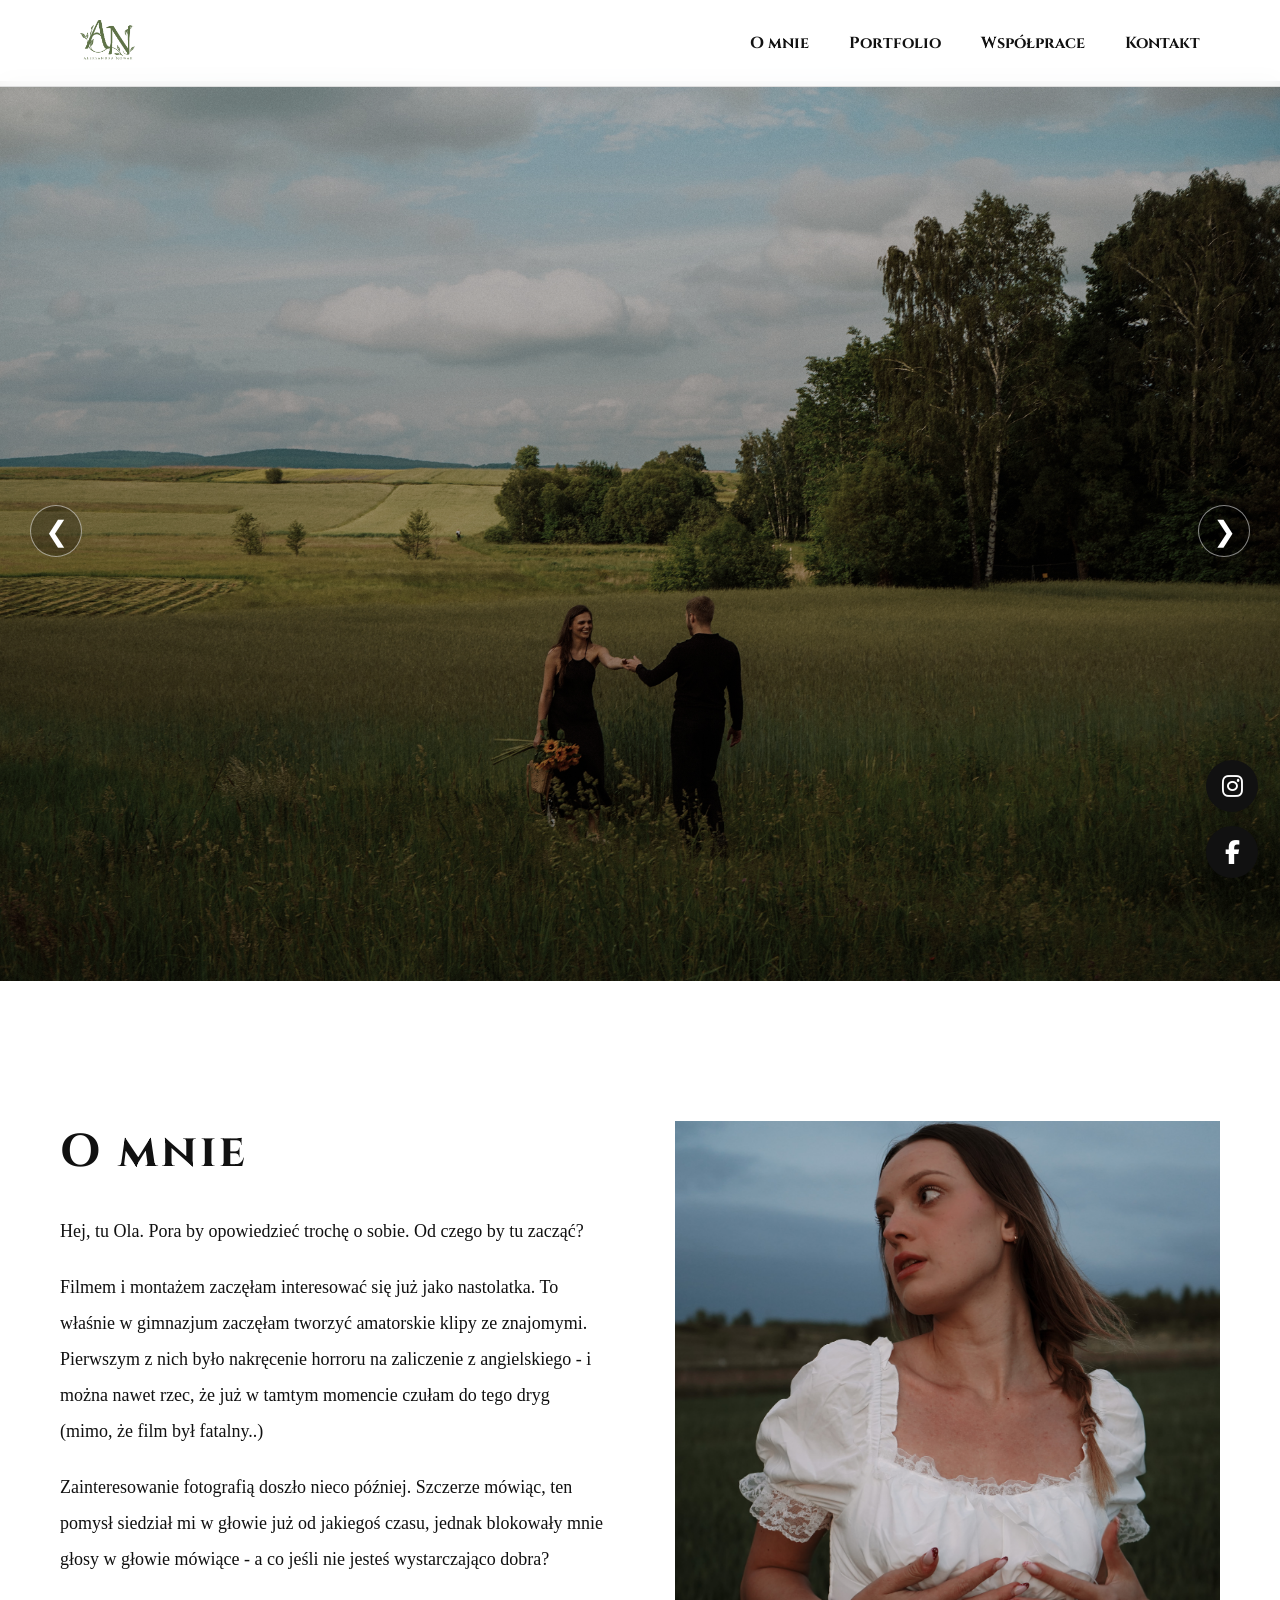
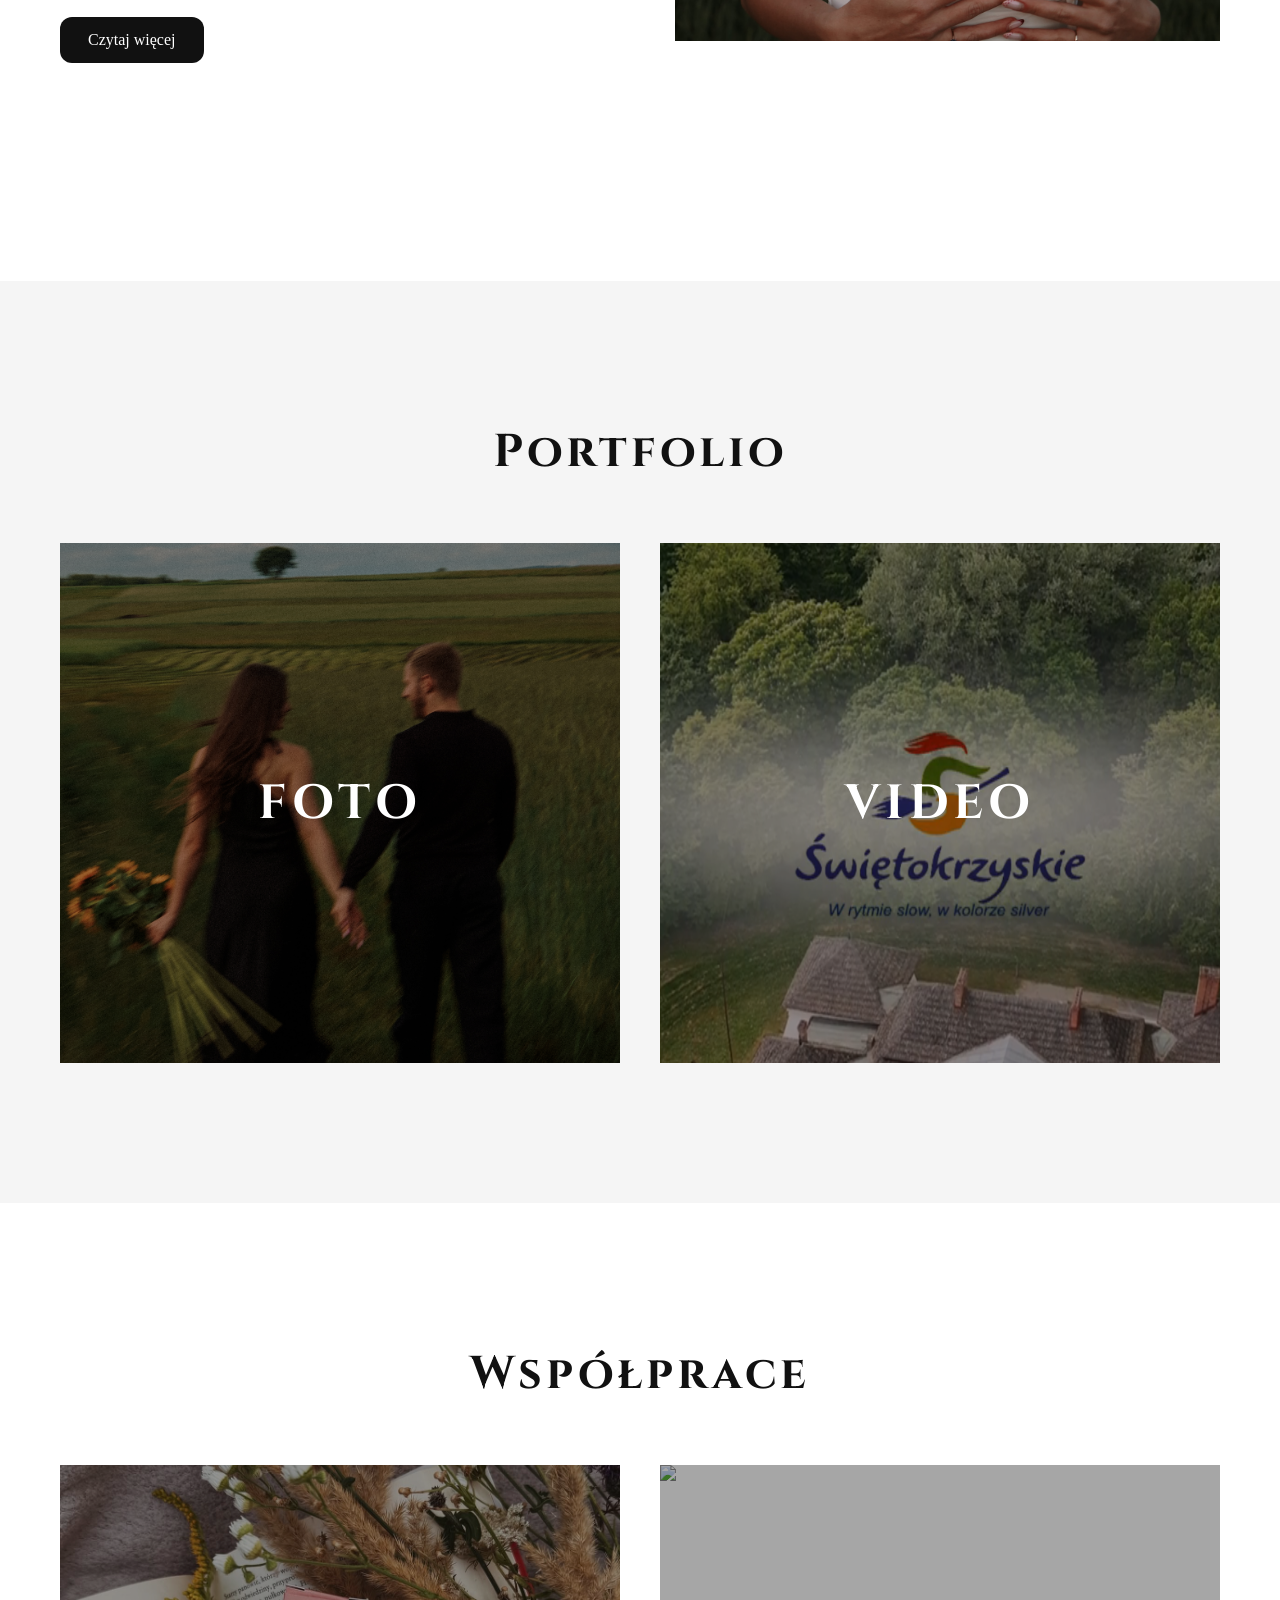
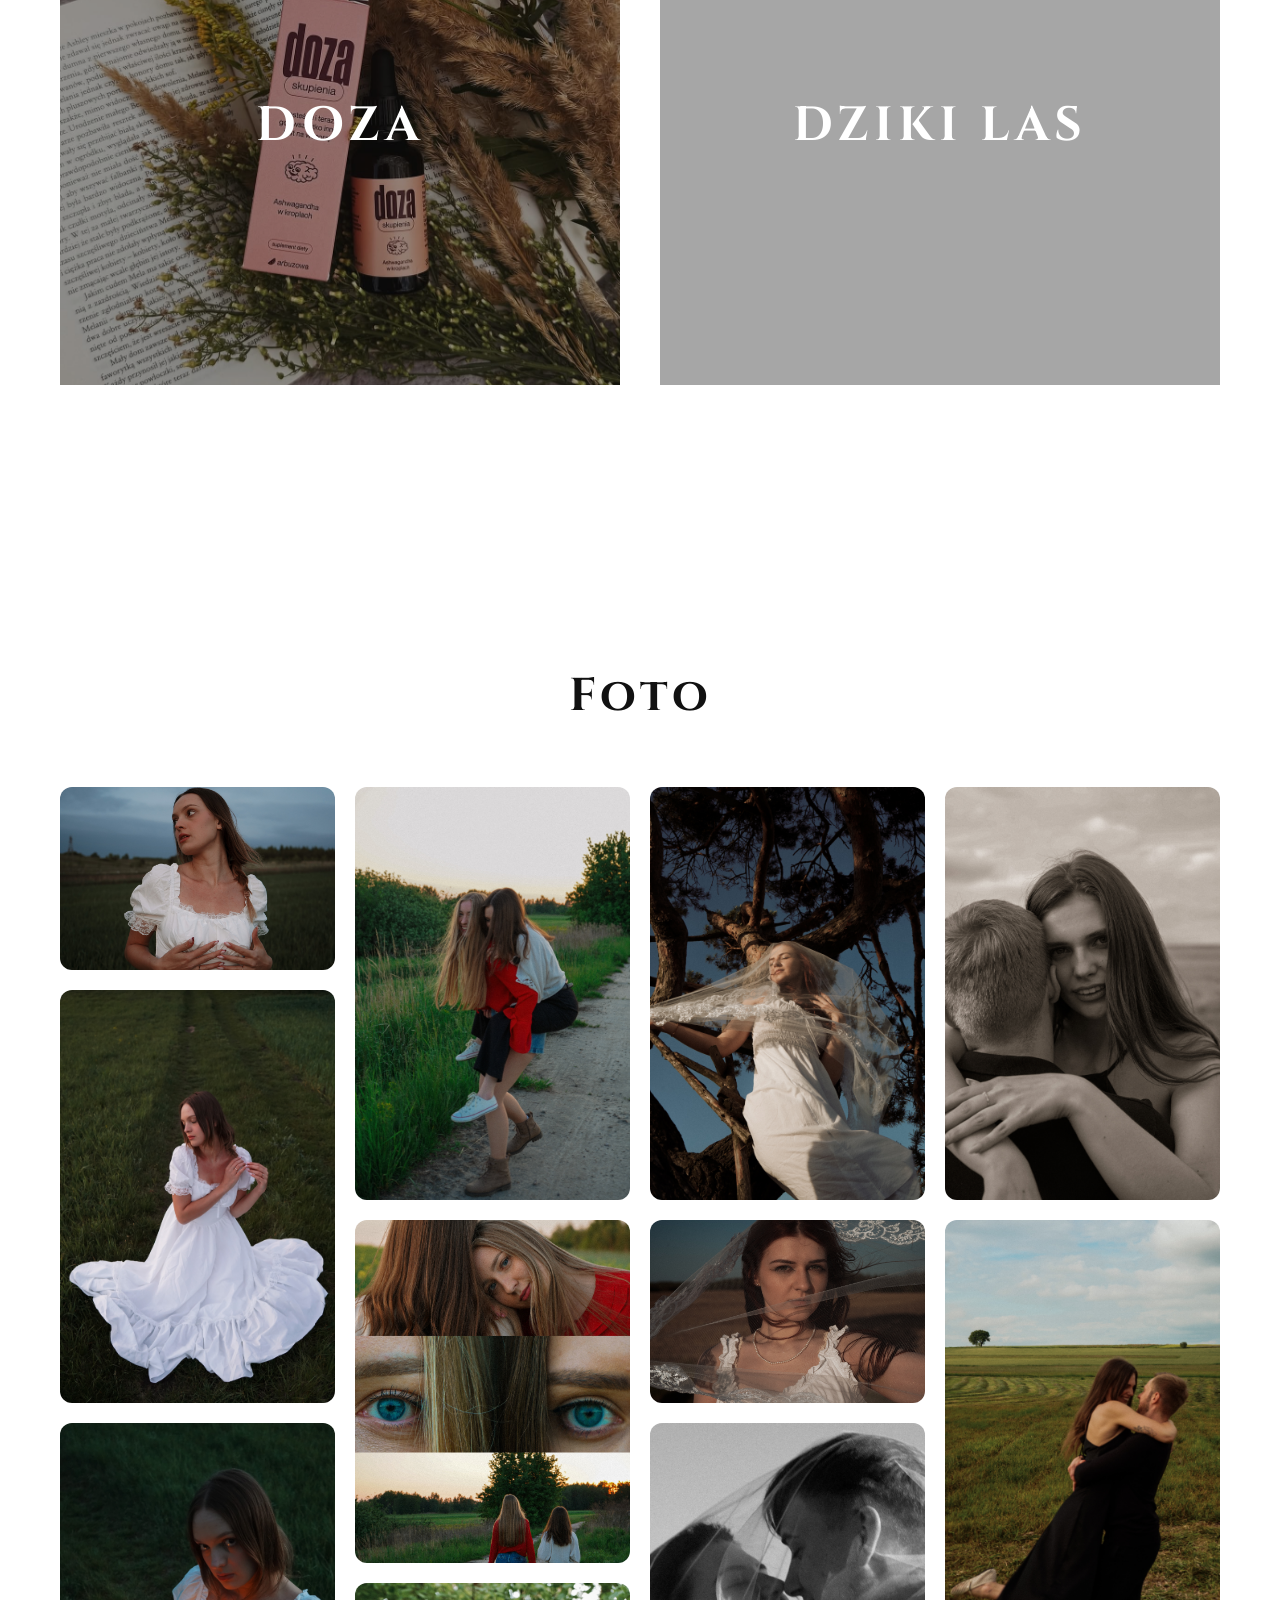
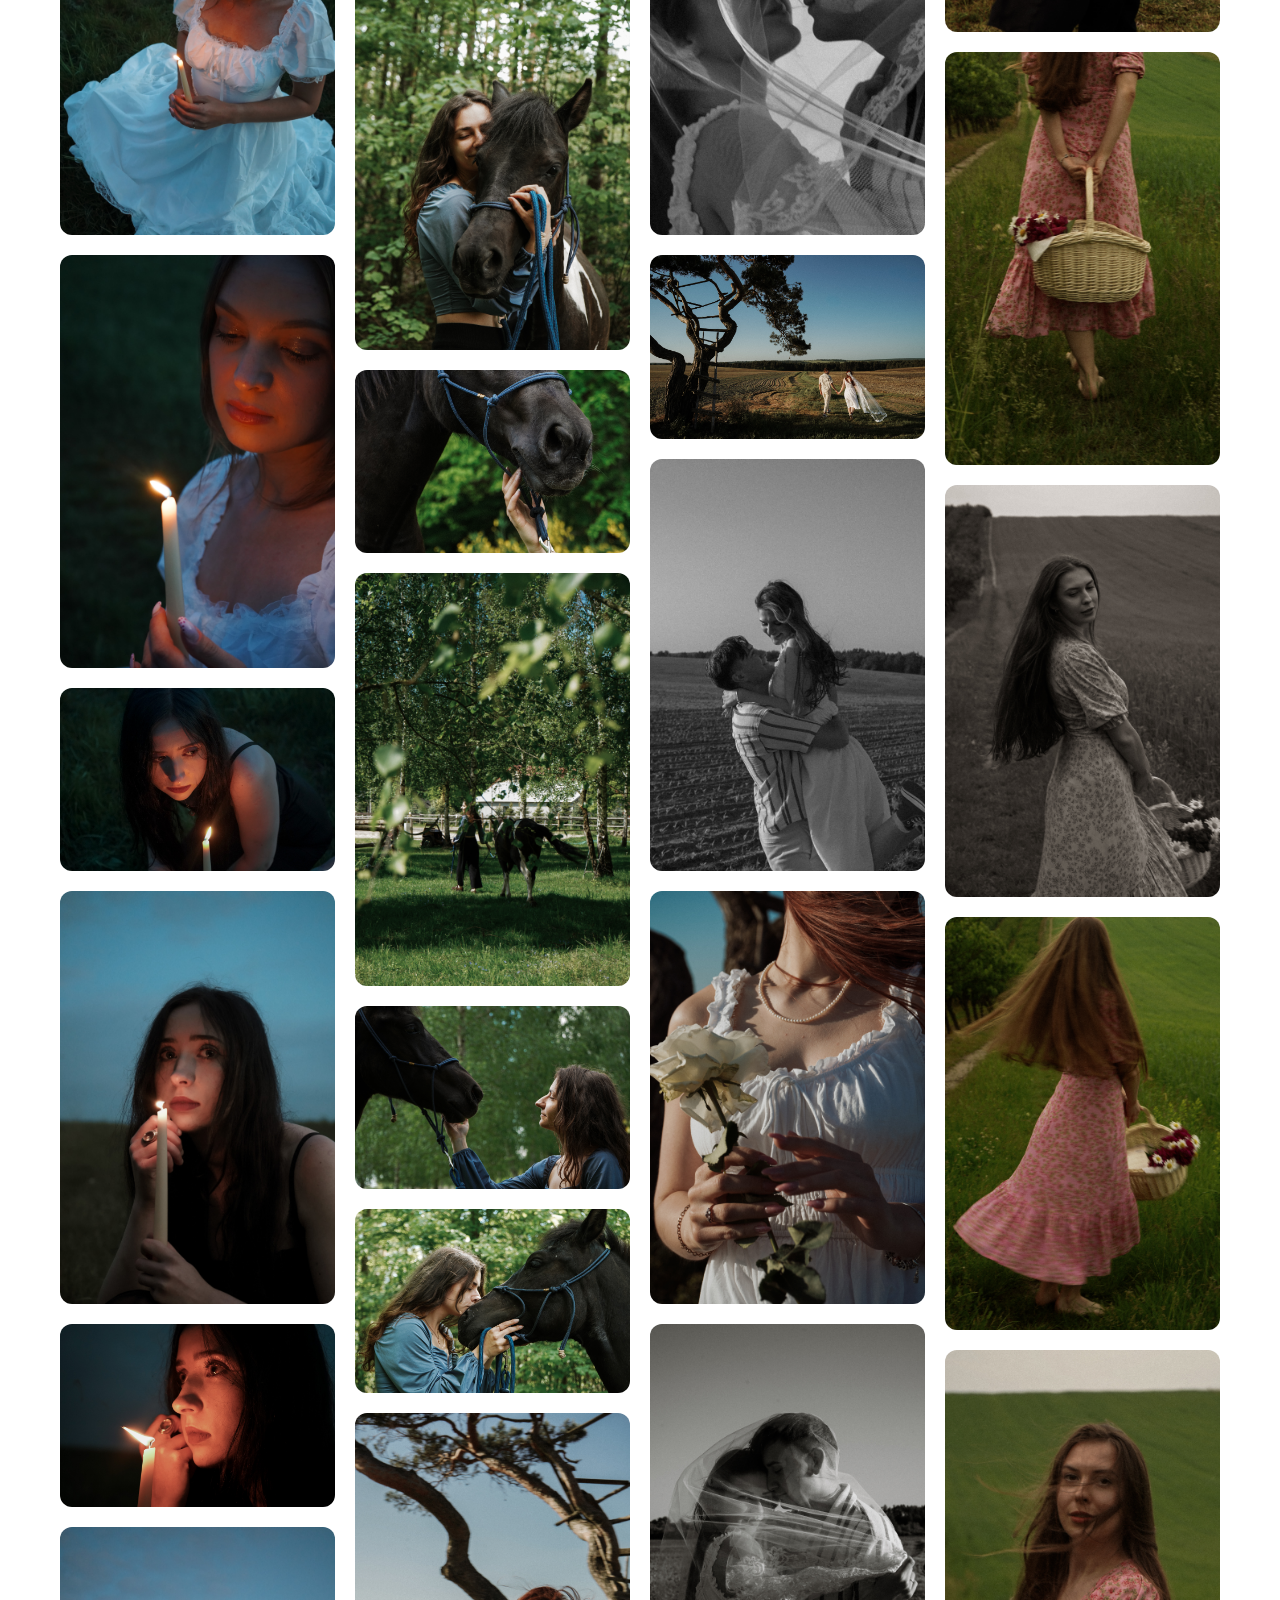
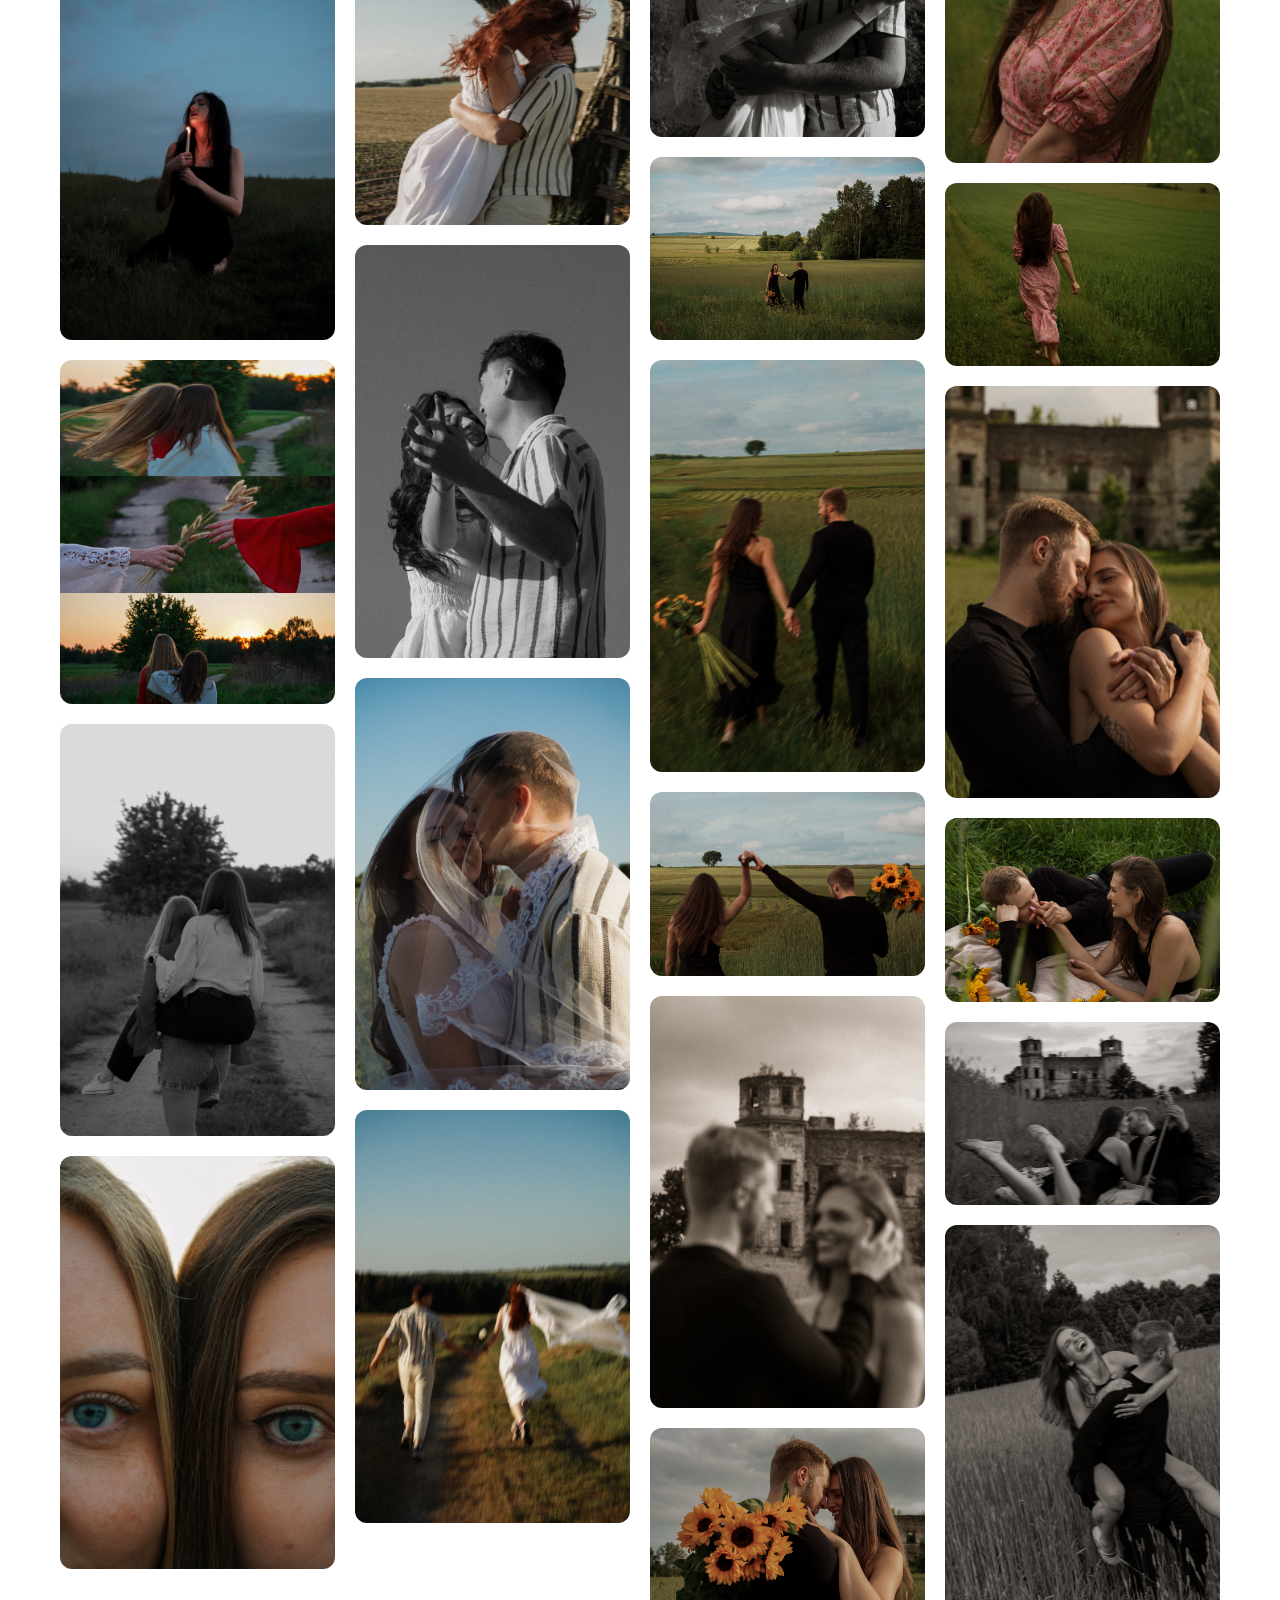
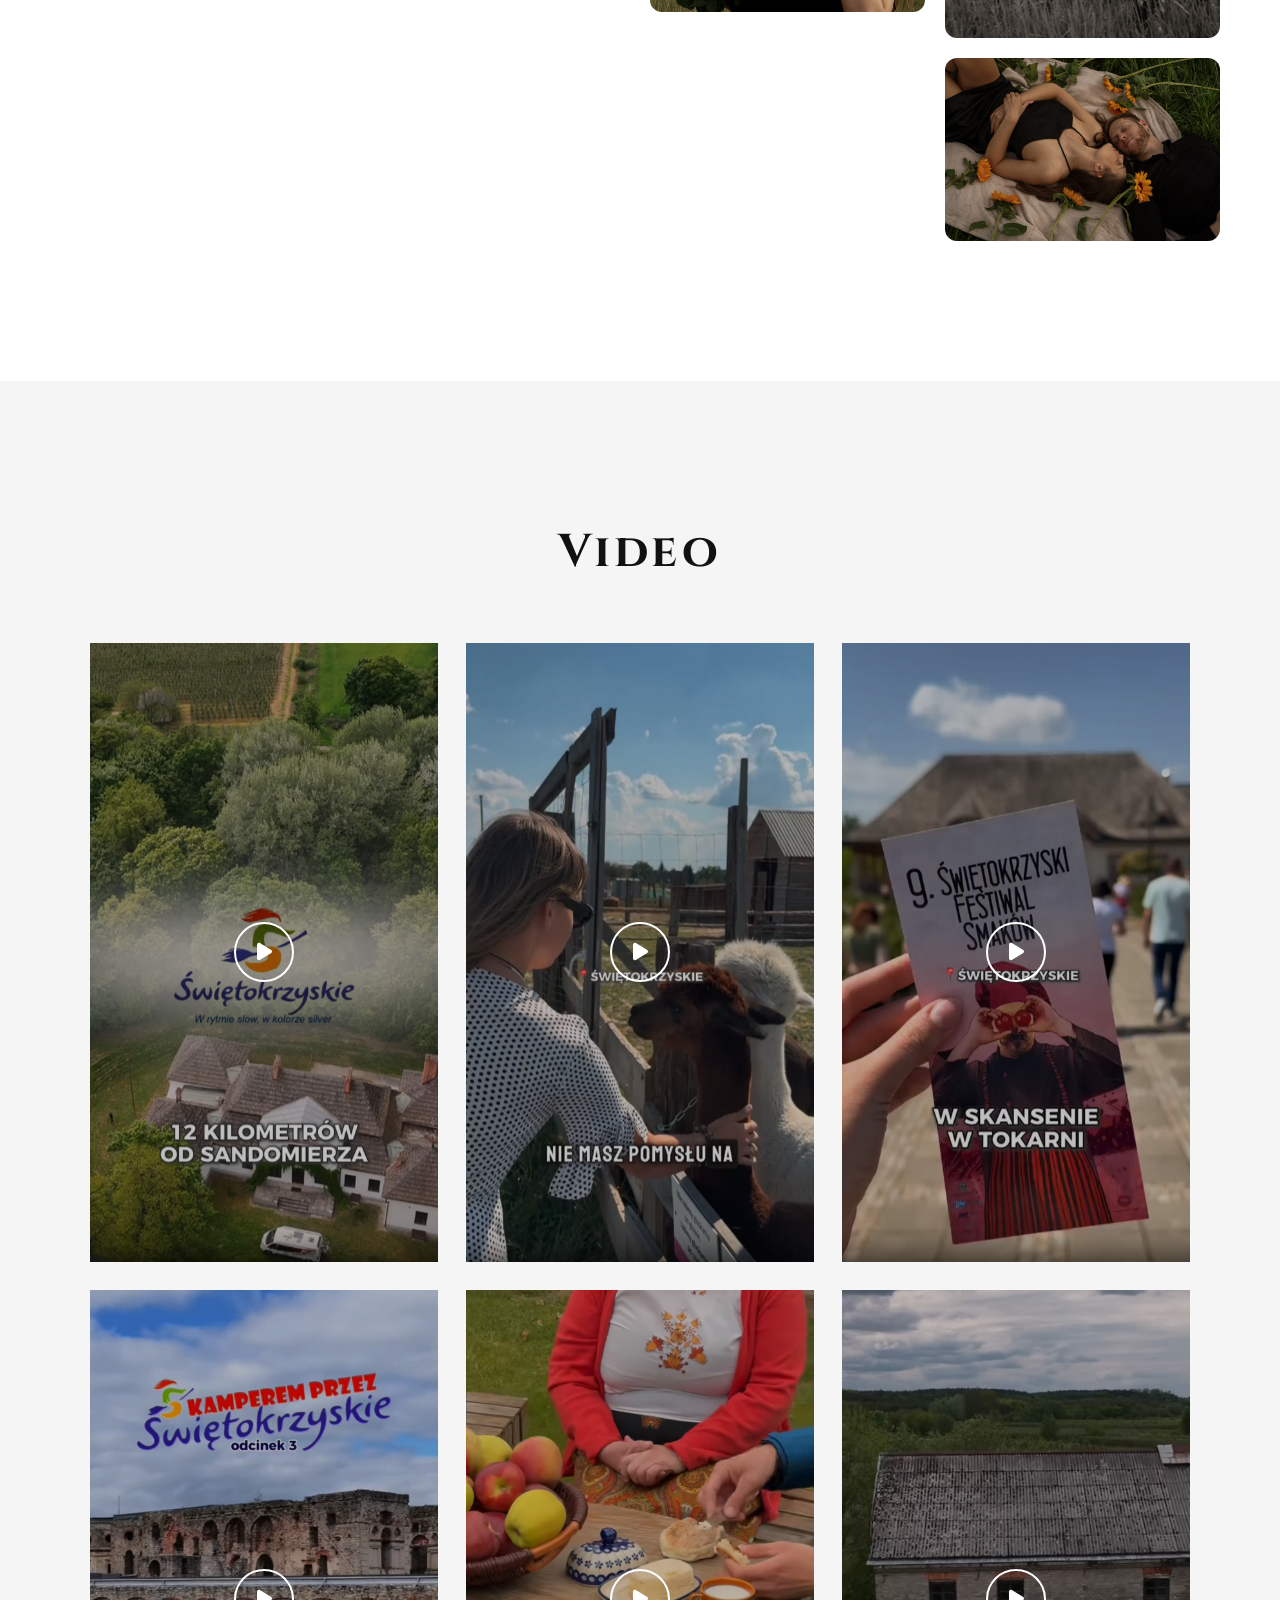
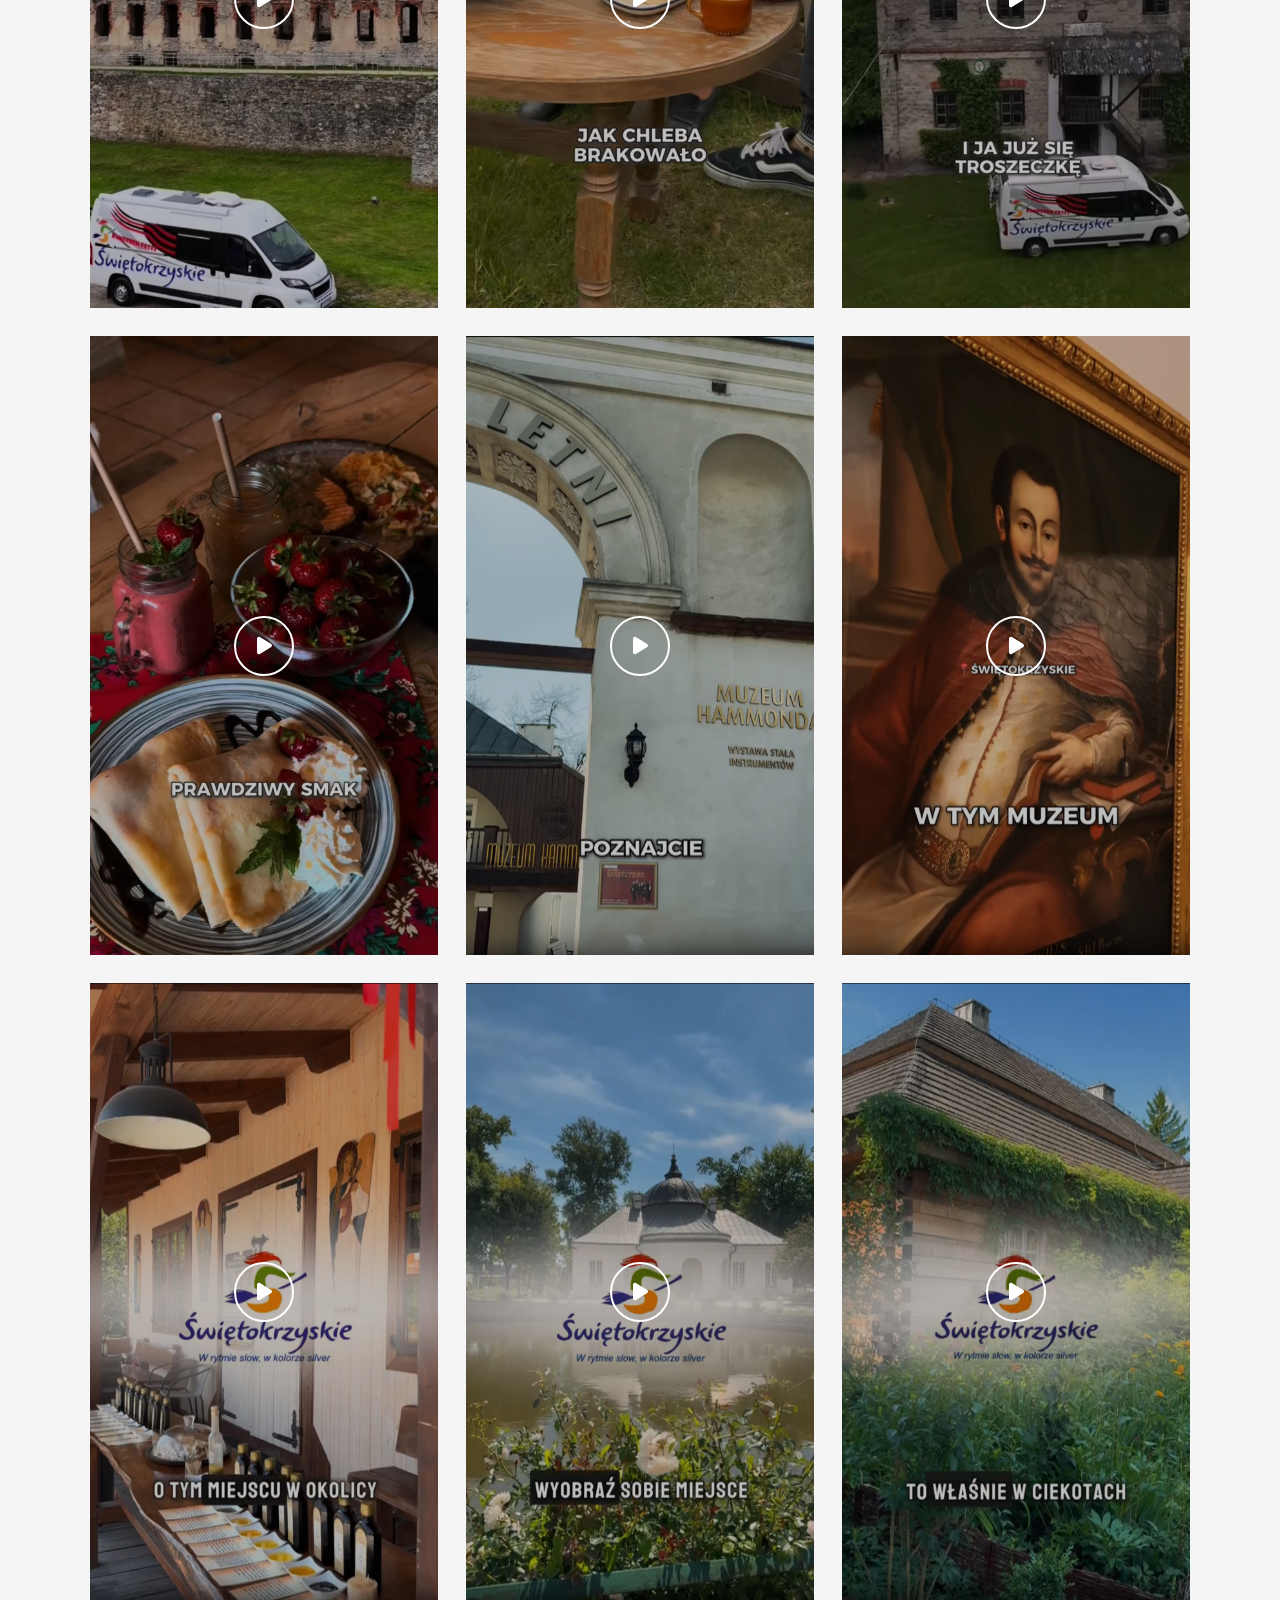
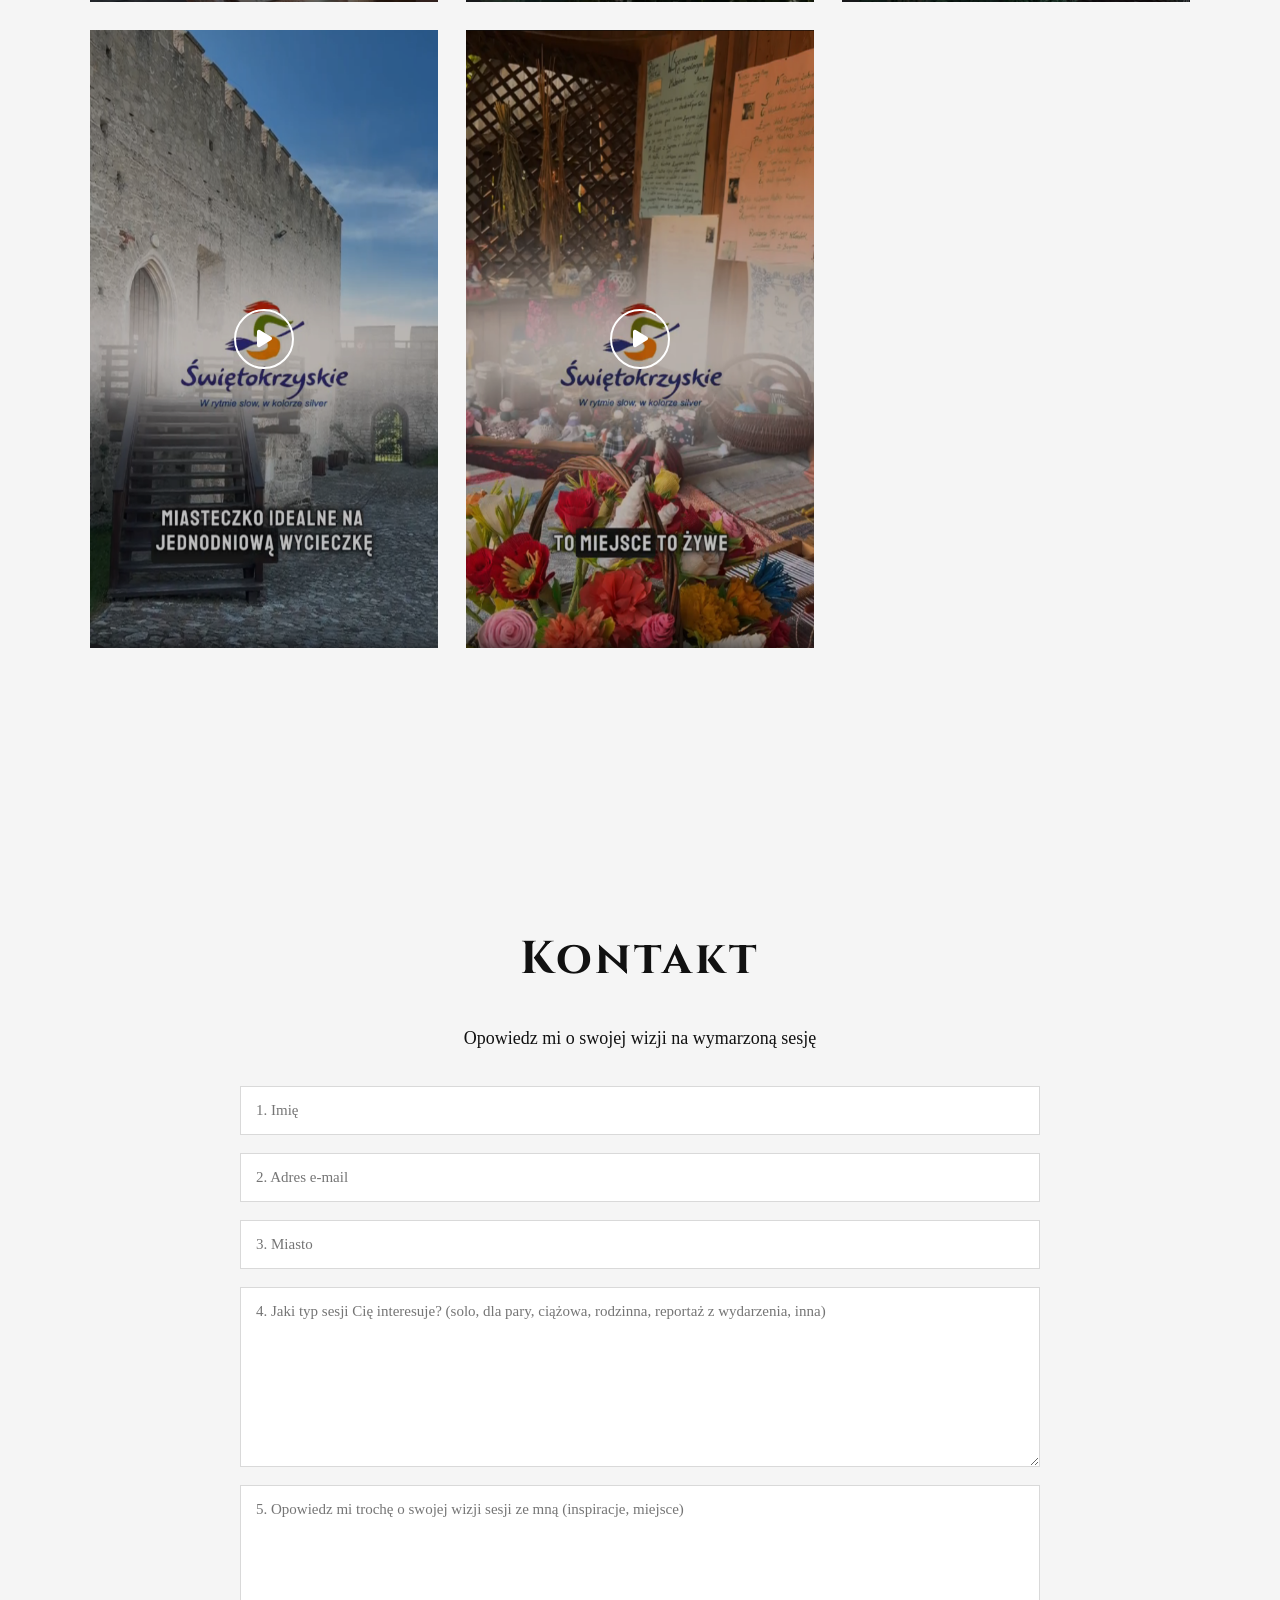
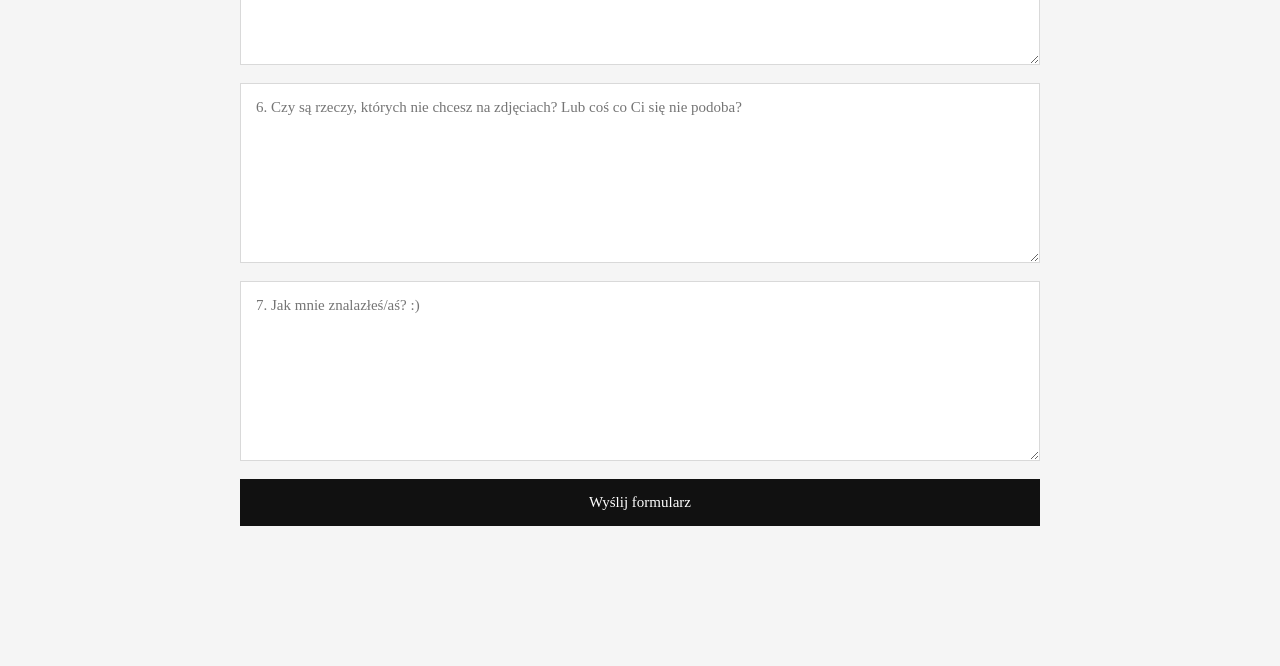
==== index.html @ 89168eb8 "Update index.html" ====
<!DOCTYPE html>
<html lang="pl">

<head>
    <meta charset="UTF-8">
    <meta name="viewport" content="width=device-width, initial-scale=1.0">
    <title>AN Media</title>

    <link href="https://fonts.googleapis.com/css2?family=Cinzel:wght@400;600;700&display=swap" rel="stylesheet">
    <link rel="stylesheet" href="https://cdnjs.cloudflare.com/ajax/libs/font-awesome/6.5.1/css/all.min.css">
<link rel="stylesheet" href="style.css">

</head>

<body>

<header>
    <nav>
     <a href="index.html" class="logo">
    <img src="foto/Logo.png" alt="AN Media">
</a>

        <div class="menu">
            <a href="#about">O mnie</a>
            <a href="#portfolio">Portfolio</a>
            <a href="#collab">Współprace</a>
            <a href="#contact">Kontakt</a>
        </div>
    </nav>
</header>

<div class="social-floating">
    <a href="https://www.instagram.com/madebyanmedia/" target="_blank" aria-label="Instagram">
        <i class="fa-brands fa-instagram"></i>
    </a>

    <a href="https://www.facebook.com/profile.php?id=61589534797121&locale=pl_PL" target="_blank" aria-label="Facebook">
        <i class="fa-brands fa-facebook-f"></i>
    </a>
</div>

<section class="hero-slider">
    <div class="slide slide-1 active">
    <img src="foto/banner.jpg" alt="Sesja fotograficzna">
</div>

    <div class="slide">
        <img src="foto/banner1.jpg" alt="Fotografia portretowa">
    </div>

    <div class="slide">
        <img src="foto/banner2.jpg" alt="Fotografia ślubna">
    </div>

    <div class="slide">
        <img src="foto/banner3.jpg" alt="">
    </div>

    <button class="slider-btn prev">&#10094;</button>
    <button class="slider-btn next">&#10095;</button>

    <div class="slider-text">
        <h1></h1>
        <p></p>
    </div>
</section>

<section id="about">
    <div class="section-content">

        <div class="section-text mobile-collapse">
            <h2>O mnie</h2>

            <div class="about-preview">
                 <p>Hej, tu Ola. Pora by opowiedzieć trochę o sobie. Od czego by tu zacząć?</p>

        <p>
         Filmem i montażem zaczęłam interesować się już jako nastolatka. 
         To właśnie w gimnazjum zaczęłam tworzyć amatorskie klipy ze znajomymi. 
         Pierwszym z nich było nakręcenie horroru na zaliczenie z angielskiego - 
         i można nawet rzec, że już w tamtym momencie czułam do tego dryg (mimo, że film był fatalny..)
        </p>

        <p>
          
            Zainteresowanie fotografią doszło nieco później. Szczerze mówiąc, ten pomysł siedział mi w głowie już od jakiegoś czasu, 
            jednak blokowały mnie głosy w głowie mówiące - a co jeśli nie jesteś wystarczająco dobra?

        </p>

      </div>

      <div class="extra-text">

        <p>
          Skąd ta miłość do natury? Chyba nie umiem tego dobrze ubrać w słowa. Chodzi głównie o to co czuję, kiedy zauważę kawałek pięknej łąki, 
          promienie zachodzącego słońca czy zapach deszczu. To coś, co przynosi mi spokój a jednocześnie jest dla mnie źródłem największej inspiracji do tworzenia.

        </p>

        <p>
          W 2024 roku zaczęłam swoją przygodę z instagramem, na którym przeważa content związany z naturą i aktywnym stylem życia. 
          I to też w jakiś sposób zmieniło moje życie i dało mi pewność, że tworzenie tego typu filmów czy fotografii jest dla mnie spełnieniem marzeń.

        </p>

        <p>
         Od zawsze czułam, że obraz mówi więcej niż słowa. ANmedia powstało z myślą o tworzeniu filmów i zdjęć, które łączą estetykę i wrażliwość z miłością do natury. 
         To właśnie ona jest moim głównym punktem odniesienia. Stawiam na autentyczność bo wierzę, że to, co naturalne jest po prostu piękne.

        </p>

              <p>
          Czujesz, że nadajemy na tych samych falach? Zapoznaj się z moją ofertą - na pewno coś podziałamy!
              </p>
            </div>

            <button class="read-more-btn">Czytaj więcej</button>
        </div>

        <div class="section-photo">
    <img src="foto/ola.jpg" alt="O mnie">

    <img class="about-extra-photo" src="foto/ola.jpg" alt="O mnie dodatkowe">
</div>

    </div>
</section>

<section id="portfolio"  class="gallery-section">
  
    <h2>Portfolio</h2>


    <div class="portfolio-choice">
        <a href="#foto" class="portfolio-card">
            <img src="portfolio/foto/32.jpg" alt="Portfolio foto">
            <span>FOTO</span>
        </a>

        <a href="#video" class="portfolio-card">
            <img src="portfolio/okladki/1.png" alt="Portfolio video">
            <span>VIDEO</span>
        </a>
    </div>
                </div>
</section>

<section id="collab" class="gallery-section">
  
    <h2>Współprace</h2>

    <div class="portfolio-choice">
        <a href="doza.html" target="_blank" class="portfolio-card">
            <img src="collab/doza/2.PNG" alt="Doza">
            <span>DOZA</span>
        </a>

       <a href="doza.html#dziki-las" target="_blank" class="portfolio-card">
    <img src="collab/dzikilas/1.PNG" alt="Dziki Las">
    <span>DZIKI LAS</span>
</a>
    </div>
</section>

<section id="foto" class="gallery-section">
    
            
    <h2>Foto</h2>

    <div class="gallery-grid">
        <img src="portfolio/foto/2.jpg" alt="Zdjęcie 2">
        <img src="portfolio/foto/3.jpg" alt="Zdjęcie 3">
        <img src="portfolio/foto/4.jpg" alt="Zdjęcie 4">
        <img src="portfolio/foto/5.jpg" alt="Zdjęcie 5">
        <img src="portfolio/foto/6.jpg" alt="Zdjęcie 6">
        <img src="portfolio/foto/7.jpg" alt="Zdjęcie 7">
        <img src="portfolio/foto/8.jpg" alt="Zdjęcie 8">
        <img src="portfolio/foto/9.jpg" alt="Zdjęcie 9">
        <img src="portfolio/foto/10.JPG" alt="Zdjęcie 10">
        <img src="portfolio/foto/11.JPG" alt="Zdjęcie 11">
        <img src="portfolio/foto/12.JPG" alt="Zdjęcie 12">
        <img src="portfolio/foto/13.JPG" alt="Zdjęcie 13">
        <img src="portfolio/foto/14.JPG" alt="Zdjęcie 14">
        <img src="portfolio/foto/15.jpg" alt="Zdjęcie 15">
        <img src="portfolio/foto/16.jpg" alt="Zdjęcie 16">
        <img src="portfolio/foto/17.jpg" alt="Zdjęcie 2">
        <img src="portfolio/foto/18.jpg" alt="Zdjęcie 3">
        <img src="portfolio/foto/19.jpg" alt="Zdjęcie 4">
        <img src="portfolio/foto/20.jpg" alt="Zdjęcie 5">
        <img src="portfolio/foto/21.jpg" alt="Zdjęcie 6">
        <img src="portfolio/foto/22.jpg" alt="Zdjęcie 7">
        <img src="portfolio/foto/23.jpg" alt="Zdjęcie 8">
        <img src="portfolio/foto/24.jpg" alt="Zdjęcie 9">
        <img src="portfolio/foto/25.jpg" alt="Zdjęcie 10">
        <img src="portfolio/foto/26.jpg" alt="Zdjęcie 11">
        <img src="portfolio/foto/27.jpg" alt="Zdjęcie 12">
        <img src="portfolio/foto/28.jpg" alt="Zdjęcie 13">
        <img src="portfolio/foto/29.jpg" alt="Zdjęcie 14">
        <img src="portfolio/foto/30.jpg" alt="Zdjęcie 15">
        <img src="portfolio/foto/31.jpg" alt="Zdjęcie 16">
        <img src="portfolio/foto/32.jpg" alt="Zdjęcie 16">
        <img src="portfolio/foto/33.jpg" alt="Zdjęcie 2">
        <img src="portfolio/foto/34.jpg" alt="Zdjęcie 3">
        <img src="portfolio/foto/35.jpg" alt="Zdjęcie 4">
        <img src="portfolio/foto/36.jpg" alt="Zdjęcie 5">
        <img src="portfolio/foto/37.jpg" alt="Zdjęcie 6">
        <img src="portfolio/foto/38.jpg" alt="Zdjęcie 7">
        <img src="portfolio/foto/39.jpg" alt="Zdjęcie 8">
        <img src="portfolio/foto/40.jpg" alt="Zdjęcie 9">
        <img src="portfolio/foto/41.jpg" alt="Zdjęcie 10">
        <img src="portfolio/foto/42.jpg" alt="Zdjęcie 11">
        <img src="portfolio/foto/43.jpg" alt="Zdjęcie 12">
        <img src="portfolio/foto/44.jpg" alt="Zdjęcie 13">
        <img src="portfolio/foto/45.jpg" alt="Zdjęcie 14">
        <img src="portfolio/foto/46.jpg" alt="Zdjęcie 15">
        <img src="portfolio/foto/47.jpg" alt="Zdjęcie 16">
    </div>
        
</section>

<div class="lightbox">
    <span class="close-lightbox">&times;</span>
    <button class="lightbox-arrow lightbox-prev">&#10094;</button>
    <img class="lightbox-img" src="" alt="">
    <button class="lightbox-arrow lightbox-next">&#10095;</button>
</div>

<section id="video" class="gallery-section video-gallery">
    <h2>Video</h2>

    <div class="video-grid">
        <div class="video-card" data-video="portfolio/video/1.mp4">
            <img src="portfolio/okladki/1.png" alt="Video 1">
            <span class="play-btn">
    <i class="fa-solid fa-play"></i>
</span>
        </div>

        <div class="video-card" data-video="portfolio/video/2.mp4">
            <img src="portfolio/okladki/2.png" alt="Video 2">
            <span class="play-btn">
    <i class="fa-solid fa-play"></i>
</span>
        </div>

        <div class="video-card" data-video="portfolio/video/3.mp4">
            <img src="portfolio/okladki/3.png" alt="Video 3">
            <span class="play-btn">
    <i class="fa-solid fa-play"></i>
</span>
        </div>

        <div class="video-card" data-video="portfolio/video/4.mp4">
            <img src="portfolio/okladki/4.png" alt="Video 4">
            <span class="play-btn">
    <i class="fa-solid fa-play"></i>
</span>
        </div>

        <div class="video-card" data-video="portfolio/video/5.mp4">
            <img src="portfolio/okladki/5.png" alt="Video 5">
            <span class="play-btn">
    <i class="fa-solid fa-play"></i>
</span>
        </div>

        <div class="video-card" data-video="portfolio/video/6.mp4">
            <img src="portfolio/okladki/6.png" alt="Video 6">
            <span class="play-btn">
    <i class="fa-solid fa-play"></i>
</span>
        </div>

        <div class="video-card" data-video="portfolio/video/7.mp4">
            <img src="portfolio/okladki/7.png" alt="Video 7">
           <span class="play-btn">
    <i class="fa-solid fa-play"></i>
</span>
        </div>

        <div class="video-card" data-video="portfolio/video/8.mp4">
            <img src="portfolio/okladki/8.png" alt="Video 8">
            <span class="play-btn">
    <i class="fa-solid fa-play"></i>
</span>
        </div>

        <div class="video-card" data-video="portfolio/video/9.mp4">
            <img src="portfolio/okladki/9.png" alt="Video 9">
            <span class="play-btn">
    <i class="fa-solid fa-play"></i>
</span>
        </div>

        <div class="video-card" data-video="portfolio/video/10.mp4">
            <img src="portfolio/okladki/10.png" alt="Video 10">
            <span class="play-btn">
    <i class="fa-solid fa-play"></i>
</span>
        </div>

        <div class="video-card" data-video="portfolio/video/11.mp4">
            <img src="portfolio/okladki/11.png" alt="Video 11">
            <span class="play-btn">
    <i class="fa-solid fa-play"></i>
</span>
        </div>

        <div class="video-card" data-video="portfolio/video/12.mp4">
            <img src="portfolio/okladki/12.png" alt="Video 12">
            <span class="play-btn">
    <i class="fa-solid fa-play"></i>
</span>
        </div>

        <div class="video-card" data-video="portfolio/video/13.mp4">
            <img src="portfolio/okladki/13.png" alt="Video 13">
           <span class="play-btn">
    <i class="fa-solid fa-play"></i>
</span>
        </div>

        <div class="video-card" data-video="portfolio/video/14.mp4">
            <img src="portfolio/okladki/14.png" alt="Video 14">
            <span class="play-btn">
    <i class="fa-solid fa-play"></i>
</span>
        </div>
    </div>
</section>

<div class="video-lightbox">
    <span class="close-video">&times;</span>
    <video class="lightbox-video" controls playsinline></video>
</div>

<section id="contact" class="section-reverse">
    <div class="section-content">

        <div class="section-text">
            <h2>Kontakt</h2>

            <p>Opowiedz mi o swojej wizji na wymarzoną sesję</p>

            <form action="https://formspree.io/f/mgoqqwee" method="POST" class="contact-form">

                <input type="text" name="imie" placeholder="1. Imię" required>

                <input type="email" name="email" placeholder="2. Adres e-mail" required>

                <input type="text" name="miasto" placeholder="3. Miasto" required>

                <textarea name="rodzaj_sesji" placeholder="4. Jaki typ sesji Cię interesuje? (solo, dla pary, ciążowa, rodzinna, reportaż z wydarzenia, inna)" required></textarea>

                <textarea name="wizja_sesji" placeholder="5. Opowiedz mi trochę o swojej wizji sesji ze mną (inspiracje, miejsce)" required></textarea>

                <textarea name="lubiane_zdjecia" placeholder="6. Czy są rzeczy, których nie chcesz na zdjęciach? Lub coś co Ci się nie podoba?"></textarea>

                <textarea name="poznal_mnie" placeholder="7. Jak mnie znalazłeś/aś? :)"></textarea>

                <button type="submit">Wyślij formularz</button>

            </form>
        </div>

    </div>
</section>

<script src="script.js"></script>

</body>
</html>
---- style.css ----
@font-face {
    font-family: 'Berylium';
    src: url('fonts/Berylium.woff2') format('woff2'),
         url('fonts/Berylium.woff') format('woff');
    font-weight: normal;
    font-style: normal;
}

* {
    margin: 0;
    padding: 0;
    box-sizing: border-box;
}

body,
p,
input,
textarea,
select,
button {
    font-family: 'Berylium', serif;
}

h1,
h2,
h3,
.menu a,
.logo,
.portfolio-card span,
.collab-card span {
    font-family: 'Cinzel', cursive;
}

html {
    scroll-behavior: smooth;
}

body {
    background: white;
    color: #111;
}

/* ===== MENU ===== */

header {
    width: 100%;
    position: fixed;
    top: 0;
    left: 0;
    background: rgba(255,255,255,0.9);
    backdrop-filter: blur(10px);
    border-bottom: 1px solid #ddd;
    z-index: 1000;
}

nav {
    max-width: 1200px;
    margin: auto;
    padding: 20px 40px;
    display: flex;
    justify-content: space-between;
    align-items: center;
}

.logo img {
    height: 40px;
}

.menu {
    display: flex;
    gap: 40px;
    list-style: none;
}

.menu a {
    text-decoration: none;
    color: #111;
    font-size: 16px;
    font-weight: 700;
    transition: 0.3s;
    position: relative;
}

.menu a::after {
    content: "";
    position: absolute;
    left: 0;
    bottom: -5px;
    width: 0%;
    height: 1px;
    background: black;
    transition: 0.3s;
}

.menu a:hover::after {
    width: 100%;
}

/* ===== BANER ===== */

.hero-slider {
    position: relative;
    width: 100%;
    height: 100vh;
    min-height: 520px;
    overflow: hidden;
    background: #111;
    margin-top: 81px;
}

.slide {
    position: absolute;
    inset: 0;
    opacity: 0;
    transition: opacity 1.2s ease;
}

.slide-1 img {
    object-position: center top;
}

.slide.active {
    opacity: 1;
    z-index: 1;
}

.slide img {
    width: 100%;
    height: 100%;
    object-fit: cover;
}

.hero-slider::after {
    content: "";
    position: absolute;
    inset: 0;
    background: linear-gradient(
        to bottom,
        rgba(0, 0, 0, 0.15),
        rgba(0, 0, 0, 0.45)
    );
    z-index: 2;
}

.slider-text {
    position: absolute;
    left: 8%;
    bottom: 14%;
    z-index: 3;
    color: #fff;
    max-width: 620px;
}

.slider-text h1 {
    font-size: clamp(2.5rem, 6vw, 5.5rem);
    margin: 0 0 16px;
    font-weight: 300;
    letter-spacing: 1px;
}

.slider-text p {
    font-size: clamp(1rem, 2vw, 1.4rem);
    margin: 0;
    opacity: 0.9;
}

.slider-btn {
    position: absolute;
    top: 50%;
    transform: translateY(-50%);
    z-index: 4;
    width: 52px;
    height: 52px;
    border: 1px solid rgba(255,255,255,0.5);
    border-radius: 50%;
    background: rgba(0,0,0,0.25);
    color: #fff;
    font-size: 28px;
    cursor: pointer;
    transition: 0.3s ease;
}

.slider-btn:hover {
    background: rgba(255,255,255,0.25);
}

.prev {
    left: 30px;
}

.next {
    right: 30px;
}

/* ===== SEKCJE ===== */

section {
    min-height: 100vh;
    padding: 140px 60px;
}

.section-content {
    max-width: 1200px;
    margin: auto;
    display: grid;
    grid-template-columns: 1fr 1fr;
    gap: 70px;
    align-items: center;
}

.section-text h2 {
    font-size: 46px;
    margin-bottom: 30px;
    letter-spacing: 3px;
}

.section-text p {
    line-height: 2;
    font-size: 18px;
    margin-bottom: 20px;
}

.section-photo {
    width: 100%;
    height: 520px;
    overflow: hidden;
}

.section-photo img {
    width: 100%;
    height: 100%;
    object-fit: cover;
    display: block;
}

.section-reverse .section-text {
    order: 2;
}

.section-reverse .section-photo {
    order: 1;
}

/* ===== O MNIE ===== */

.extra-text {
    max-height: 0;
    overflow: hidden;
    transition: max-height 0.5s ease;
}

.mobile-collapse.open .extra-text {
    max-height: 3000px;
}

.about-extra-photo {
    display: none !important;
    width: 100%;
    height: 520px;
    object-fit: cover;
    margin-top: 20px;
}

.about-extra-photo.is-visible {
    display: block !important;
}


.read-more-btn {
    margin-top: 20px;
    padding: 14px 28px;
    border: none;
    border-radius: 12px;
    background: #111;
    color: #fff;
    font-size: 16px;
    font-family: 'Berylium', serif;
    cursor: pointer;
    transition: 0.3s ease;
}

.read-more-btn:hover {
    background: #333;
}

/* ===== PORTFOLIO / WSPÓŁPRACE ===== */

.collab-choice,
.portfolio-choice {
    max-width: 1200px;
    margin: 60px auto 0;
    display: grid;
    grid-template-columns: 1fr 1fr;
    gap: 40px;
}

.collab-card,
.portfolio-card {
    position: relative;
    height: 520px;
    overflow: hidden;
    display: block;
    text-decoration: none;
    color: white;
}

.collab-card img,
.portfolio-card img {
    width: 100%;
    height: 100%;
    object-fit: cover;
    transition: 0.6s ease;
}

.collab-card::after,
.portfolio-card::after {
    content: "";
    position: absolute;
    inset: 0;
    background: rgba(0,0,0,0.35);
    transition: 0.4s ease;
}

.collab-card span,
.portfolio-card span {
    position: absolute;
    inset: 0;
    z-index: 2;
    display: flex;
    justify-content: center;
    align-items: center;
    font-size: 48px;
    letter-spacing: 5px;
    font-weight: 700;
}

.collab-card:hover img,
.portfolio-card:hover img {
    transform: scale(1.08);
}

.collab-card:hover::after,
.portfolio-card:hover::after {
    background: rgba(0,0,0,0.15);
}

/* ===== KOLORY SEKCJI ===== */

#about {
    background: #ffffff;
}

#portfolio {
    background: #f5f5f5;
}

#collab {
    background: #ffffff;
}

#contact {
    background: #f5f5f5;
}

#about .section-content {
    align-items: start;
}

#about .section-photo {
    height: auto;
    overflow: visible;
}

#about .section-photo > img:first-child {
    width: 100%;
    height: 520px;
    object-fit: cover;
}


/* ===== GALERIA FOTO ===== */

.gallery-section {
    background: #ffffff;
    padding: 140px 60px;
    min-height: auto;
}

.gallery-section h2 {
    text-align: center;
    font-size: 46px;
    letter-spacing: 4px;
    margin-bottom: 60px;
}

.gallery-grid {
    max-width: 1400px;
    margin: auto;
    columns: 4;
    column-gap: 20px;
}

.gallery-grid img {
    width: 100%;
    height: auto;
    margin-bottom: 20px;
    display: block;
    border-radius: 12px;
    break-inside: avoid;
    transition: 0.4s ease;
}

.gallery-grid img:hover {
    transform: scale(1.02);
}

.gallery-grid img:hover,
.gallery-grid video:hover {
    transform: scale(1.03);
}

/* ===== LIGHTBOX FOTO ===== */

.lightbox {
    position: fixed;
    inset: 0;
    background: rgba(0,0,0,0.92);
    display: flex;
    justify-content: center;
    align-items: center;
    opacity: 0;
    visibility: hidden;
    transition: 0.4s ease;
    z-index: 9999;
    padding: 40px;
}

.lightbox.active {
    opacity: 1;
    visibility: visible;
}

.lightbox-img {
    max-width: 90%;
    max-height: 90vh;
    object-fit: contain;
    transform: scale(0.9);
    transition: 0.4s ease;
}

.lightbox.active .lightbox-img {
    transform: scale(1);
}

.close-lightbox {
    position: absolute;
    top: 30px;
    right: 40px;
    color: white;
    font-size: 48px;
    cursor: pointer;
    font-weight: 300;
}

.lightbox-arrow {
    position: absolute;
    top: 50%;
    transform: translateY(-50%);
    border: 1px solid rgba(255,255,255,0.5);
    background: rgba(0,0,0,0.3);
    color: white;
    width: 54px;
    height: 54px;
    border-radius: 50%;
    font-size: 32px;
    cursor: pointer;
    z-index: 10000;
    transition: 0.3s ease;
}

.lightbox-arrow:hover {
    background: rgba(255,255,255,0.25);
}

.lightbox-prev {
    left: 40px;
}

.lightbox-next {
    right: 40px;
}

/* ===== VIDEO ===== */

.video-gallery {
    background: #f5f5f5;
}

.video-grid {
    max-width: 1100px;
    margin: auto;
    display: grid;
    grid-template-columns: repeat(3, 1fr);
    gap: 28px;
}

.video-card {
    position: relative;
    aspect-ratio: 9 / 16;
    overflow: hidden;
    cursor: pointer;
    background: #111;
}

.video-card img {
    width: 100%;
    height: 100%;
    object-fit: cover;
    transition: 0.5s ease;
}

.video-card::after {
    content: "";
    position: absolute;
    inset: 0;
    background: rgba(0,0,0,0.25);
    transition: 0.3s ease;
}

.video-card:hover img {
    transform: scale(1.06);
}

.video-card:hover::after {
    background: rgba(0,0,0,0.1);
}

.play-btn {
    position: absolute;
    top: 50%;
    left: 50%;
    transform: translate(-50%, -50%);

    width: 60px;
    height: 60px;

    display: flex;
    align-items: center;
    justify-content: center;

    border-radius: 50%;
    border: 2px solid white;

    color: white;
    font-size: 20px;

    transition: 0.3s ease;
    z-index: 2;
}

.video-card:hover .play-btn {
    transform: translate(-50%, -50%) scale(1.08);
}

.video-lightbox {
    position: fixed;
    inset: 0;
    background: rgba(0,0,0,0.92);
    display: flex;
    justify-content: center;
    align-items: center;
    opacity: 0;
    visibility: hidden;
    transition: 0.4s ease;
    z-index: 9999;
    padding: 30px;
}

.video-lightbox.active {
    opacity: 1;
    visibility: visible;
}

.lightbox-video {
    height: 90vh;
    max-width: 90vw;
    aspect-ratio: 9 / 16;
    background: #000;
}

.close-video {
    position: absolute;
    top: 30px;
    right: 40px;
    color: white;
    font-size: 48px;
    cursor: pointer;
    z-index: 10000;
}

/* ===== FORMULARZ KONTAKTOWY ===== */

#contact .section-content {
    display: flex;
    justify-content: center;
    align-items: center;
}

#contact .section-text {
    width: 100%;
    max-width: 800px;
    margin: 0 auto;
}

#contact h2,
#contact p {
    text-align: center;
}

.contact-form {
    display: flex;
    flex-direction: column;
    gap: 18px;
    margin-top: 30px;
    width: 100%;
}

.contact-form input,
.contact-form textarea,
.contact-form select {
    width: 100%;
    padding: 15px;
    border: 1px solid #d9d9d9;
    background: #fff;
    font-size: 15px;
    font-family: 'Berylium', serif;
}

.contact-form textarea {
    min-height: 180px;
    resize: vertical;
}

.contact-form button {
    padding: 15px;
    border: none;
    background: #111;
    color: white;
    font-size: 15px;
    cursor: pointer;
    transition: 0.3s;
    font-family: 'Berylium', serif;
}

.contact-form button:hover {
    background: #333;
}

/* ===== RESPONSIVE ===== */

@media (max-width: 900px) {
    .video-grid {
        grid-template-columns: repeat(2, 1fr);
    }

    .gallery-grid {
        columns: 3;
    }
}

@media (max-width: 768px) {
    nav {
        flex-direction: column;
        gap: 10px;
    }

    .menu {
        flex-wrap: wrap;
        justify-content: center;
        gap: 10px;
    }

    .menu a {
        font-size: 14px;
    }

    .gallery-grid {
        columns: 2;
    }

    .hero-slider {
        height: 70vh;
        min-height: 420px;
    }

    .slider-btn {
        width: 44px;
        height: 44px;
        font-size: 22px;
    }

    .prev {
        left: 16px;
    }

    .next {
        right: 16px;
    }

    .slider-text {
        left: 6%;
        right: 6%;
        bottom: 10%;
    }

    section {
        padding: 90px 25px;
        min-height: auto;
    }

    .section-content {
        grid-template-columns: 1fr;
        gap: 35px;
    }

    .section-reverse .section-text,
    .section-reverse .section-photo {
        order: initial;
    }

    .section-photo {
        height: 360px;
    }

    .section-text h2 {
        font-size: 34px;
    }

    .section-text p {
        font-size: 15px;
        line-height: 1.8;
    }

    .collab-choice,
    .portfolio-choice {
        grid-template-columns: 1fr;
    }

    .collab-card,
    .portfolio-card {
        height: 360px;
    }
}

@media (max-width: 600px) {
    .gallery-section {
        padding: 90px 25px;
    }

    .gallery-section h2 {
        font-size: 34px;
    }

    .gallery-grid {
        columns: 1;
    }

    .video-grid {
        grid-template-columns: 1fr;
    }

    .lightbox-video {
        height: 80vh;
    }

    .lightbox-prev {
        left: 15px;
    }

    .lightbox-next {
        right: 15px;
    }

    .lightbox-arrow {
        width: 44px;
        height: 44px;
        font-size: 24px;
    }
}


/* ===== SOCIAL MEDIA ICONS ===== */

.social-floating {
    position: fixed;
    right: 22px;
    bottom: 22px;
    display: flex;
    flex-direction: column;
    gap: 14px;
    z-index: 10001;
}

.social-floating a {
    width: 52px;
    height: 52px;
    border-radius: 50%;
    background: #111;
    color: #fff;
    display: flex;
    justify-content: center;
    align-items: center;
    text-decoration: none;
    font-size: 24px;
    box-shadow: 0 8px 20px rgba(0,0,0,0.25);
    transition: 0.3s ease;
}

.social-floating a:hover {
    transform: scale(1.08);
    background: #333;
}

/* Tablet */
@media (max-width: 768px) {
    .social-floating {
        right: 16px;
        bottom: 16px;
        gap: 12px;
    }

    .social-floating a {
        width: 46px;
        height: 46px;
        font-size: 21px;
    }
}

/* Telefon */
@media (max-width: 480px) {
    .social-floating {
        right: 12px;
        bottom: 12px;
        gap: 10px;
    }

    .social-floating a {
        width: 42px;
        height: 42px;
        font-size: 19px;
    }
}

@media (max-width: 768px) {
    .read-more-btn {
        width: auto;
        display: inline-block;
        padding: 14px 28px;
        font-size: 16px;
    }

}
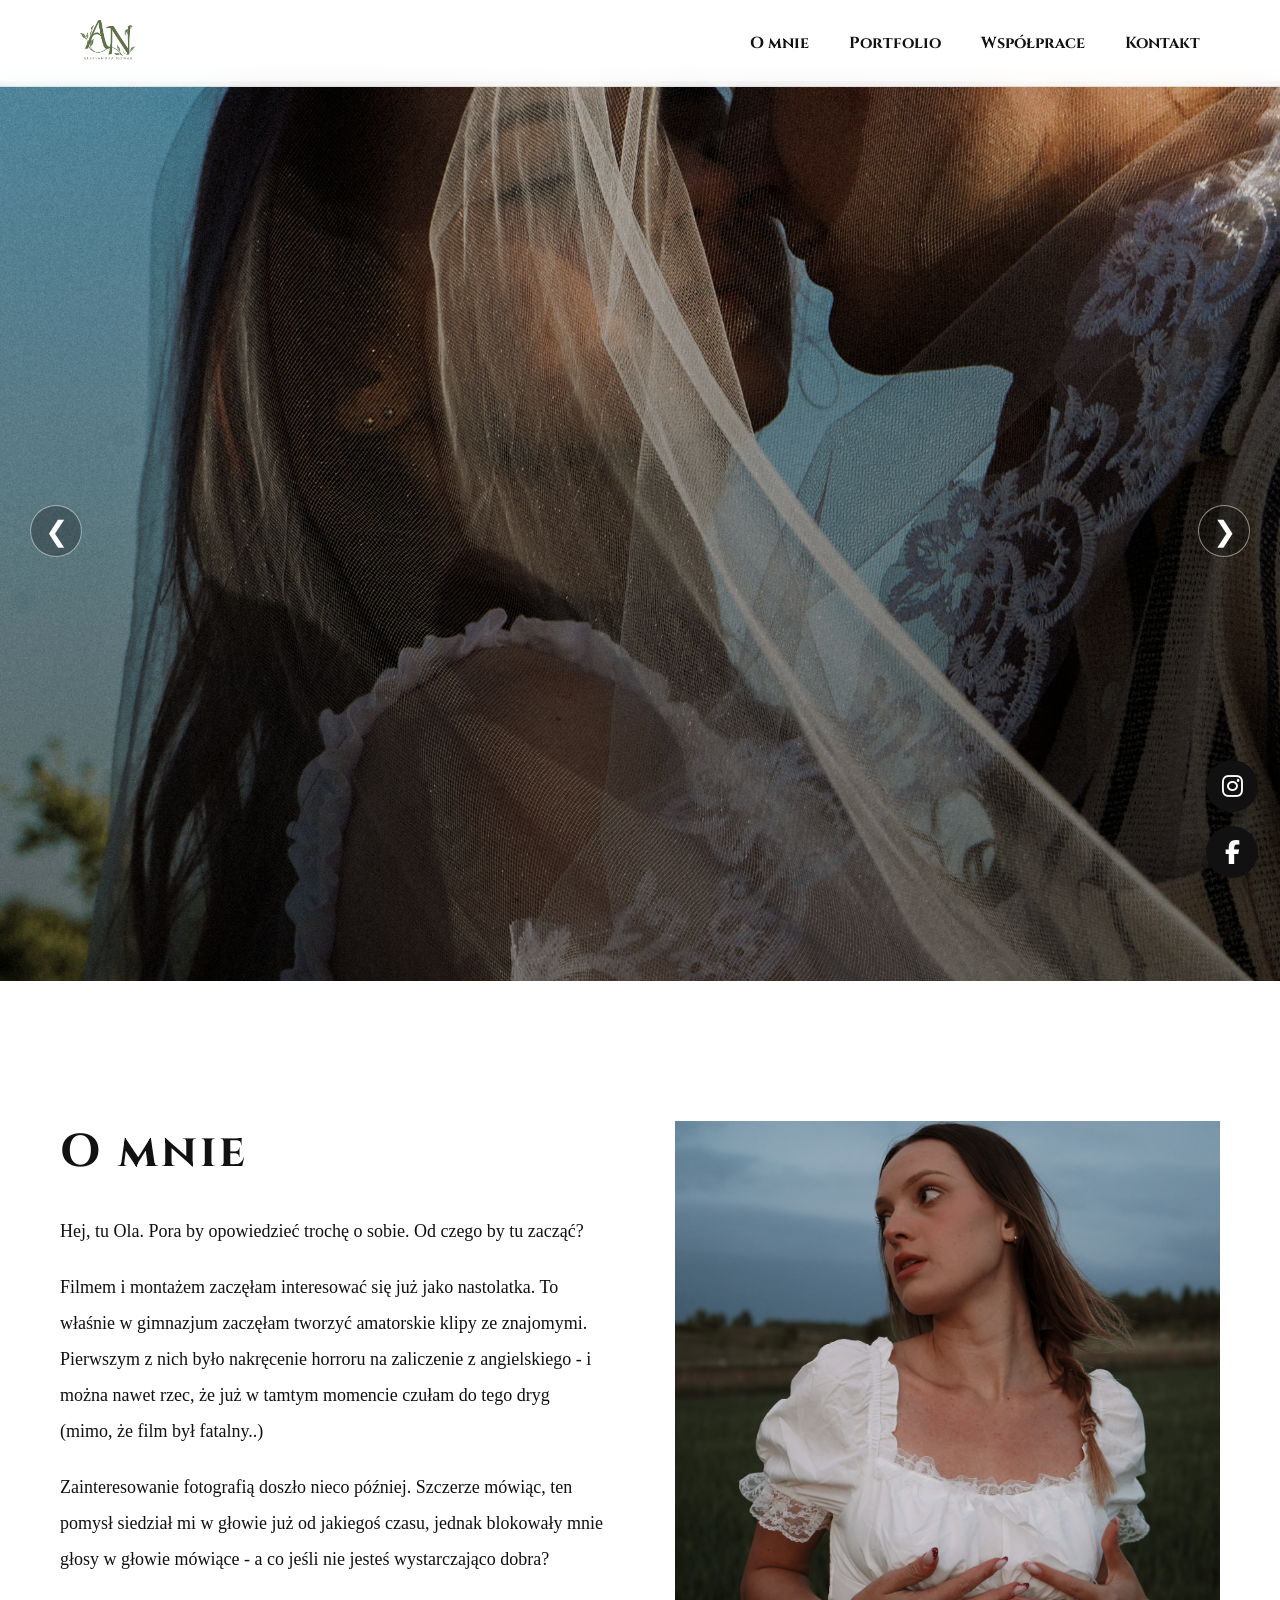
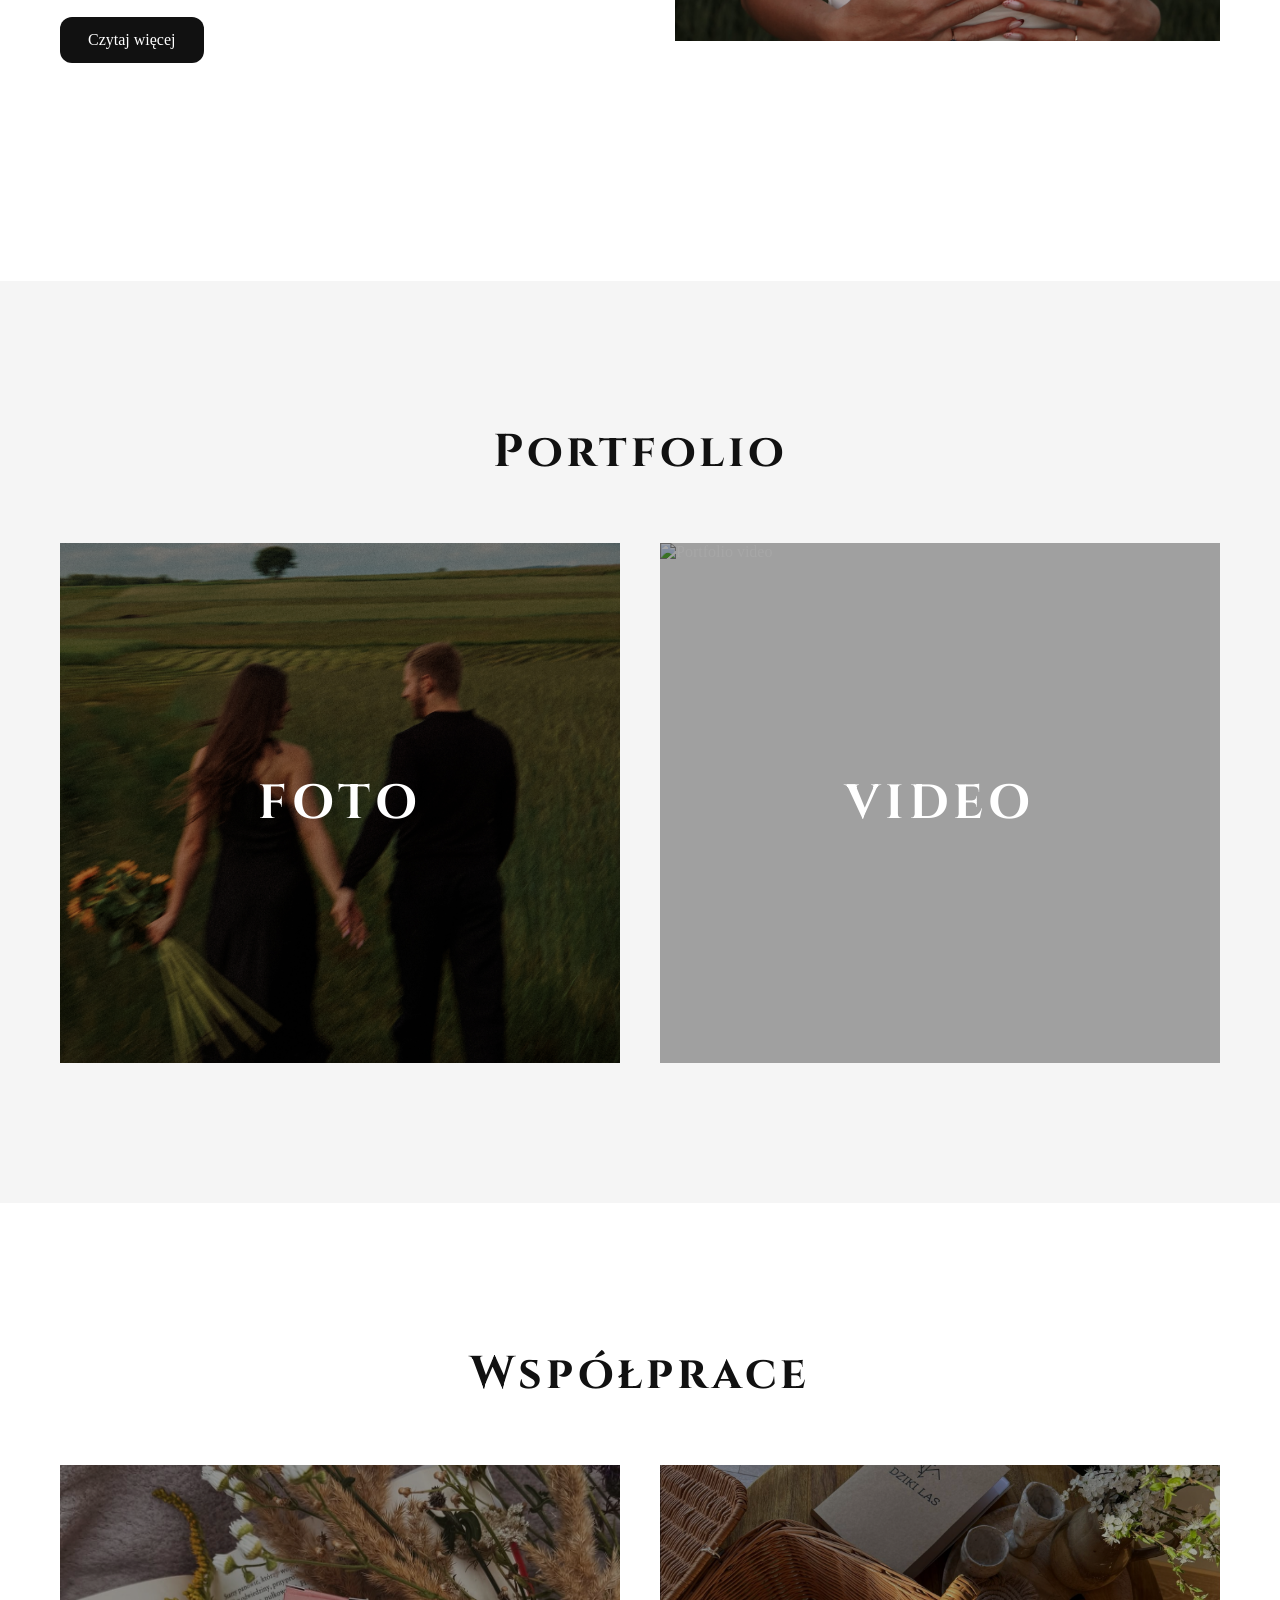
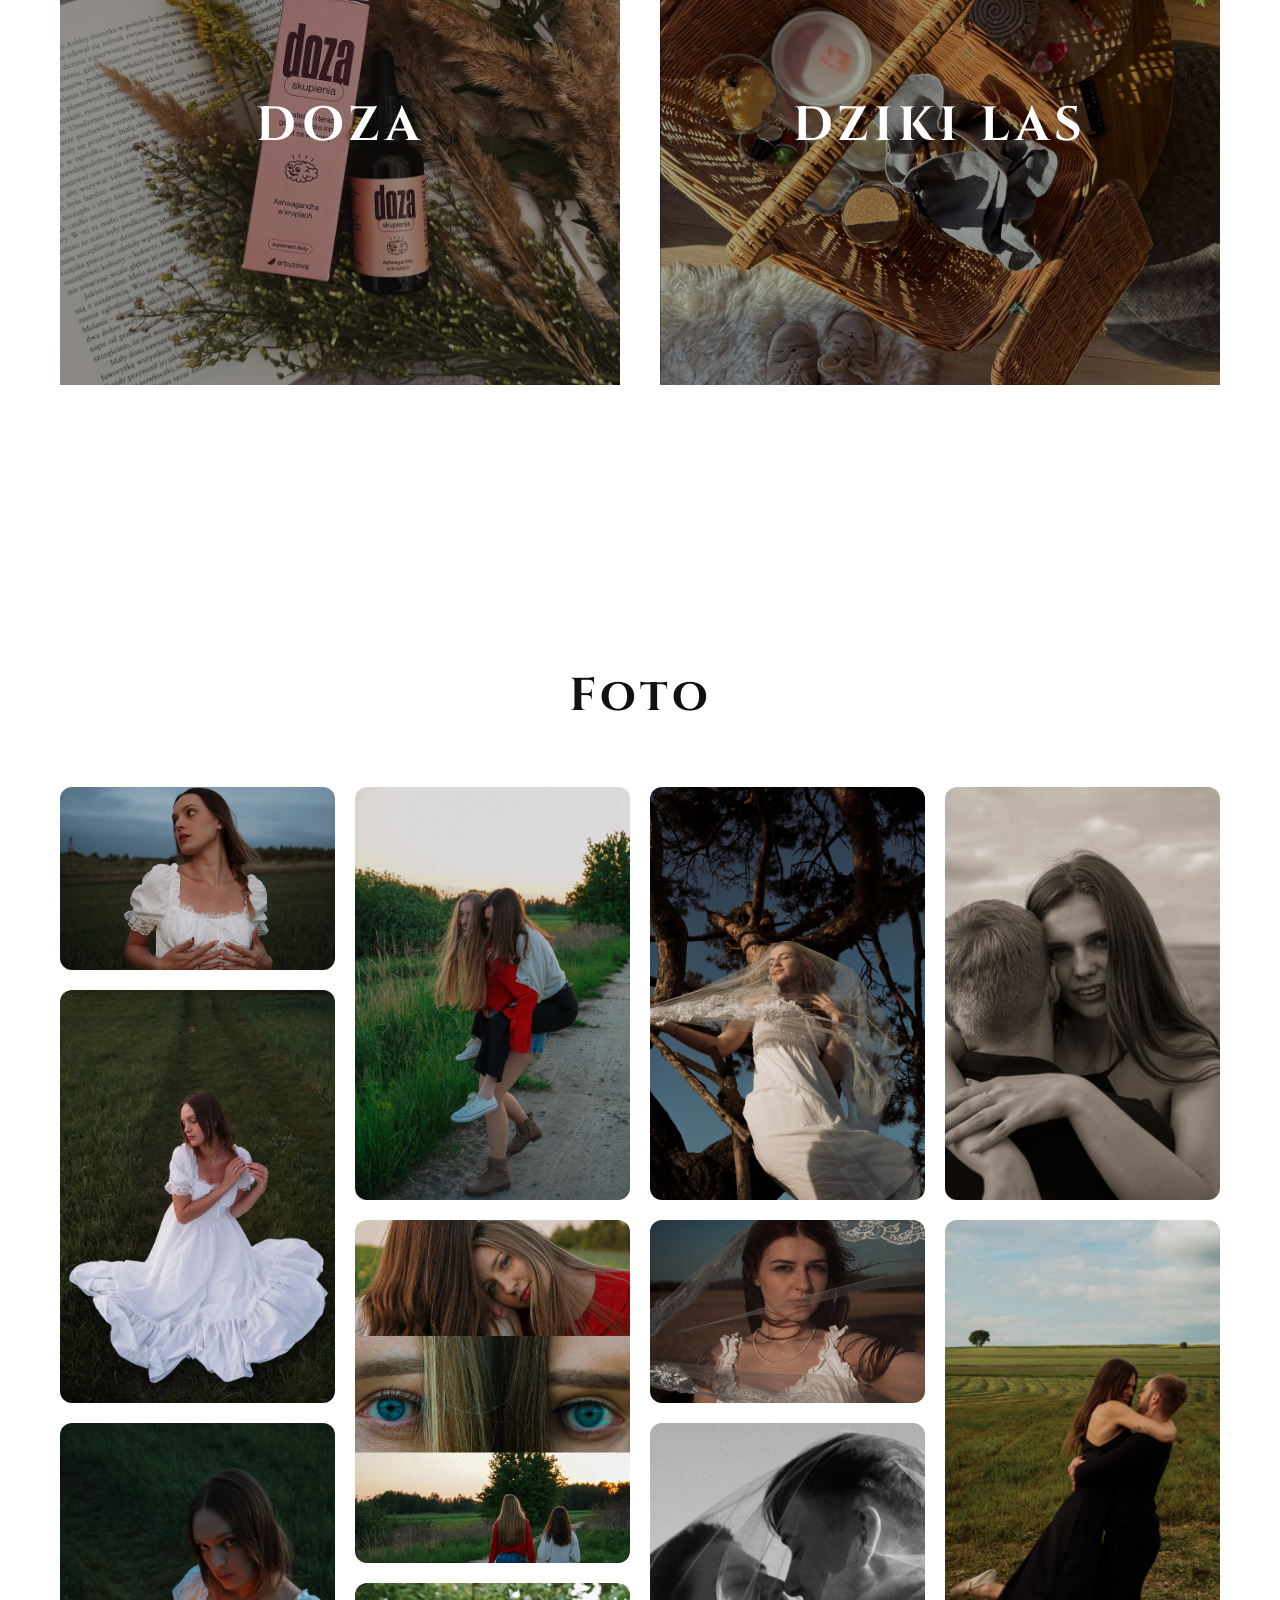
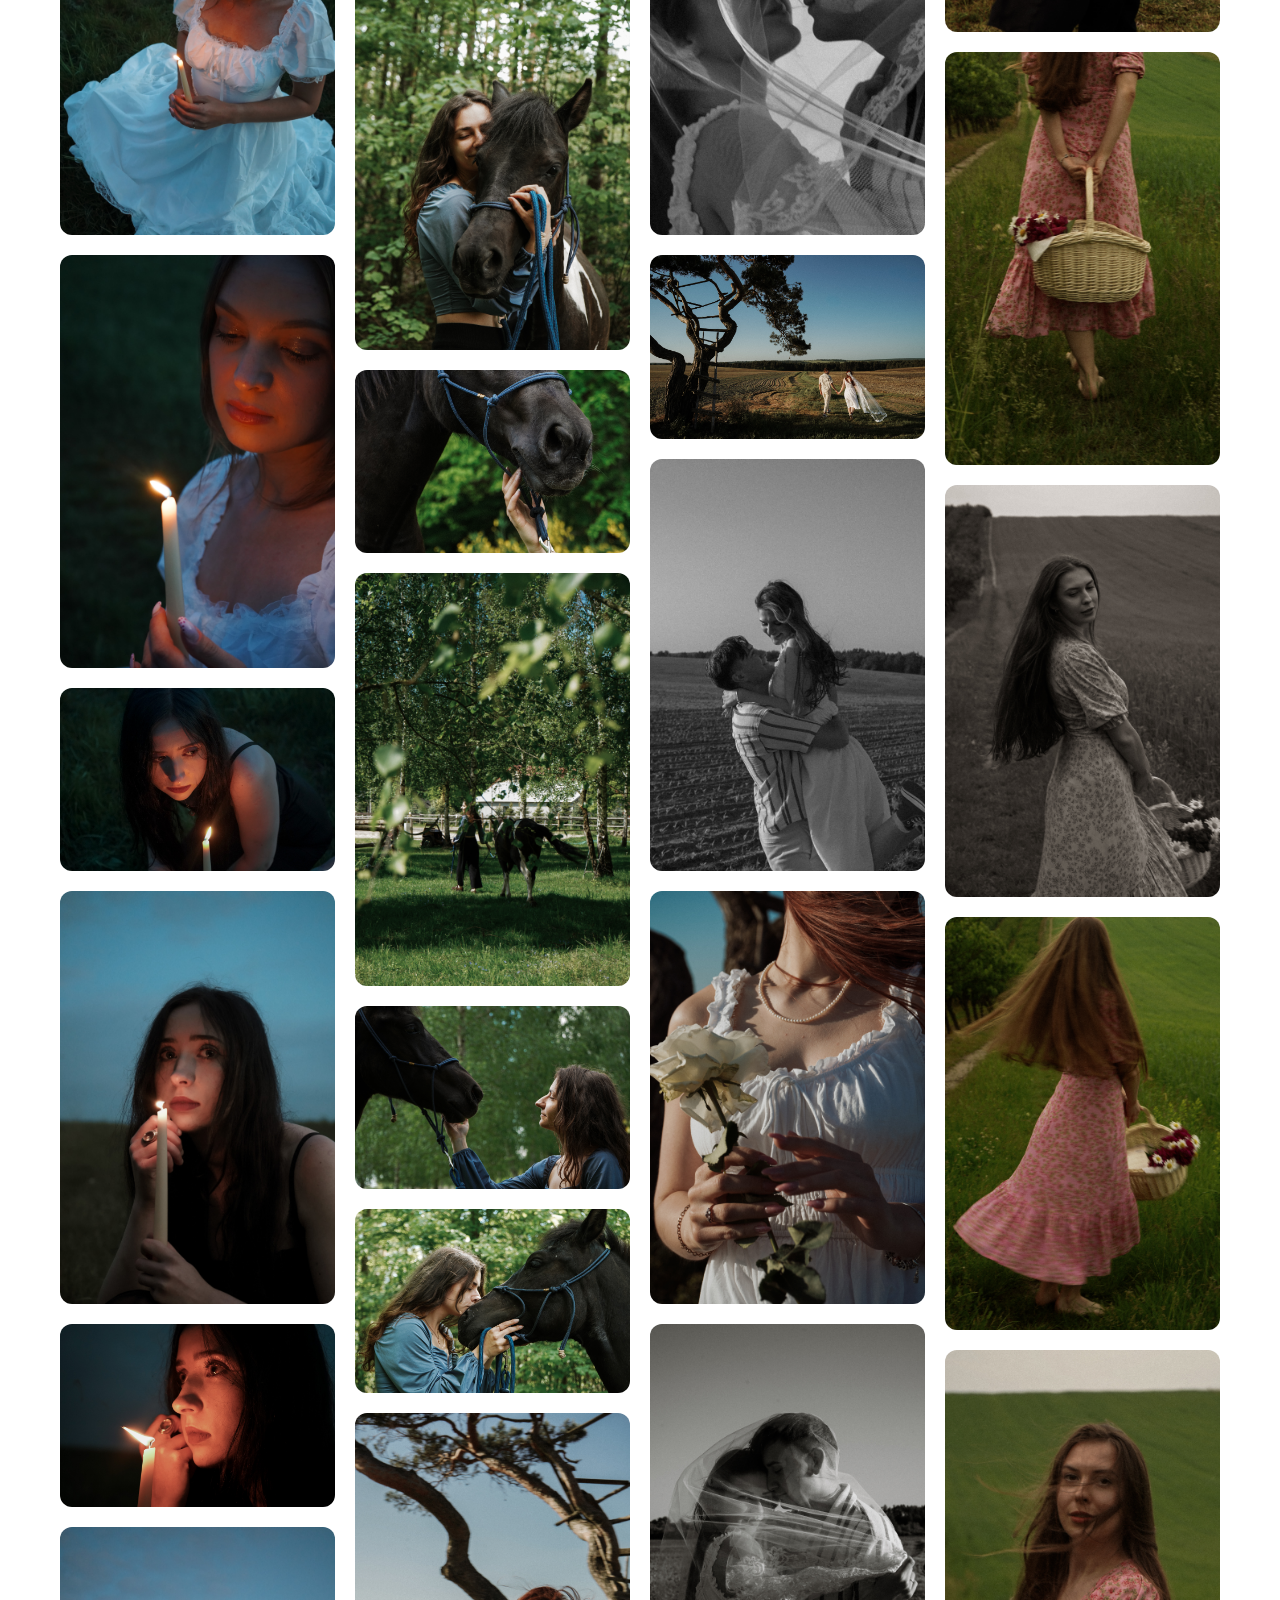
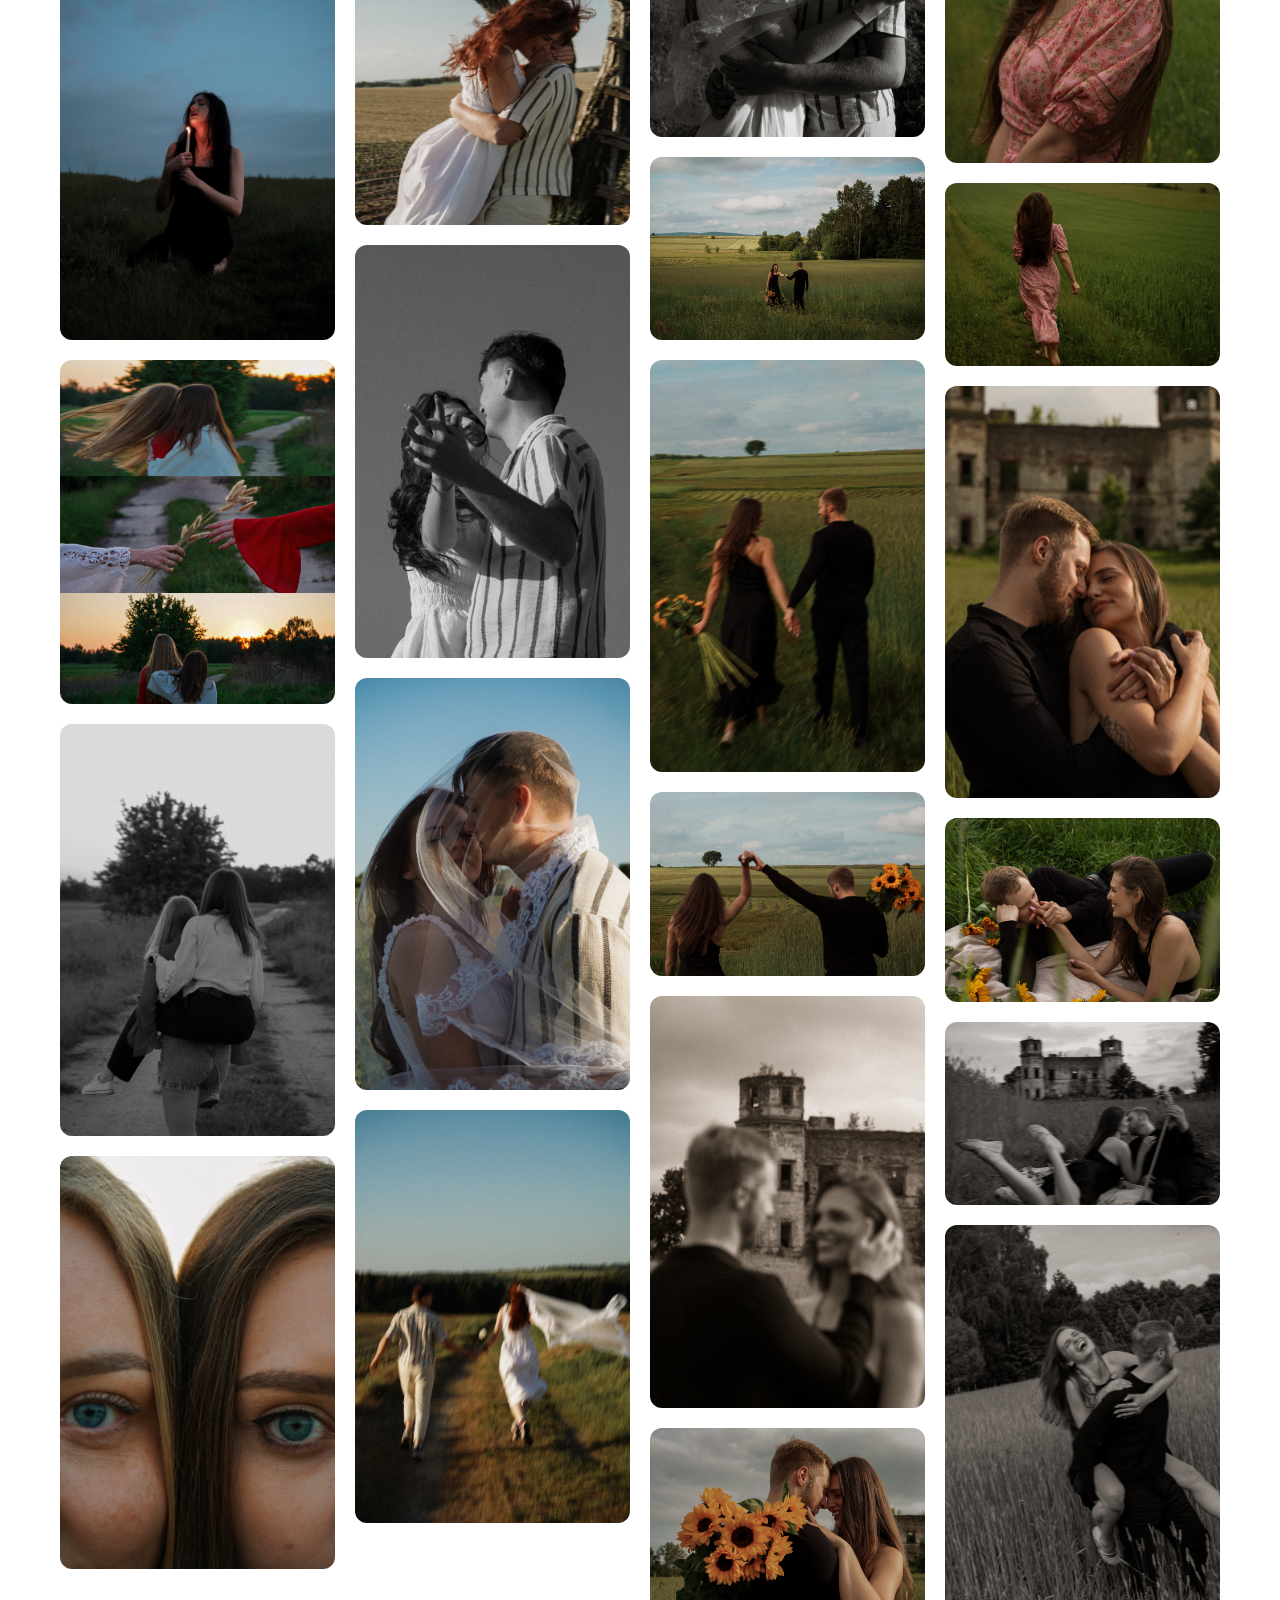
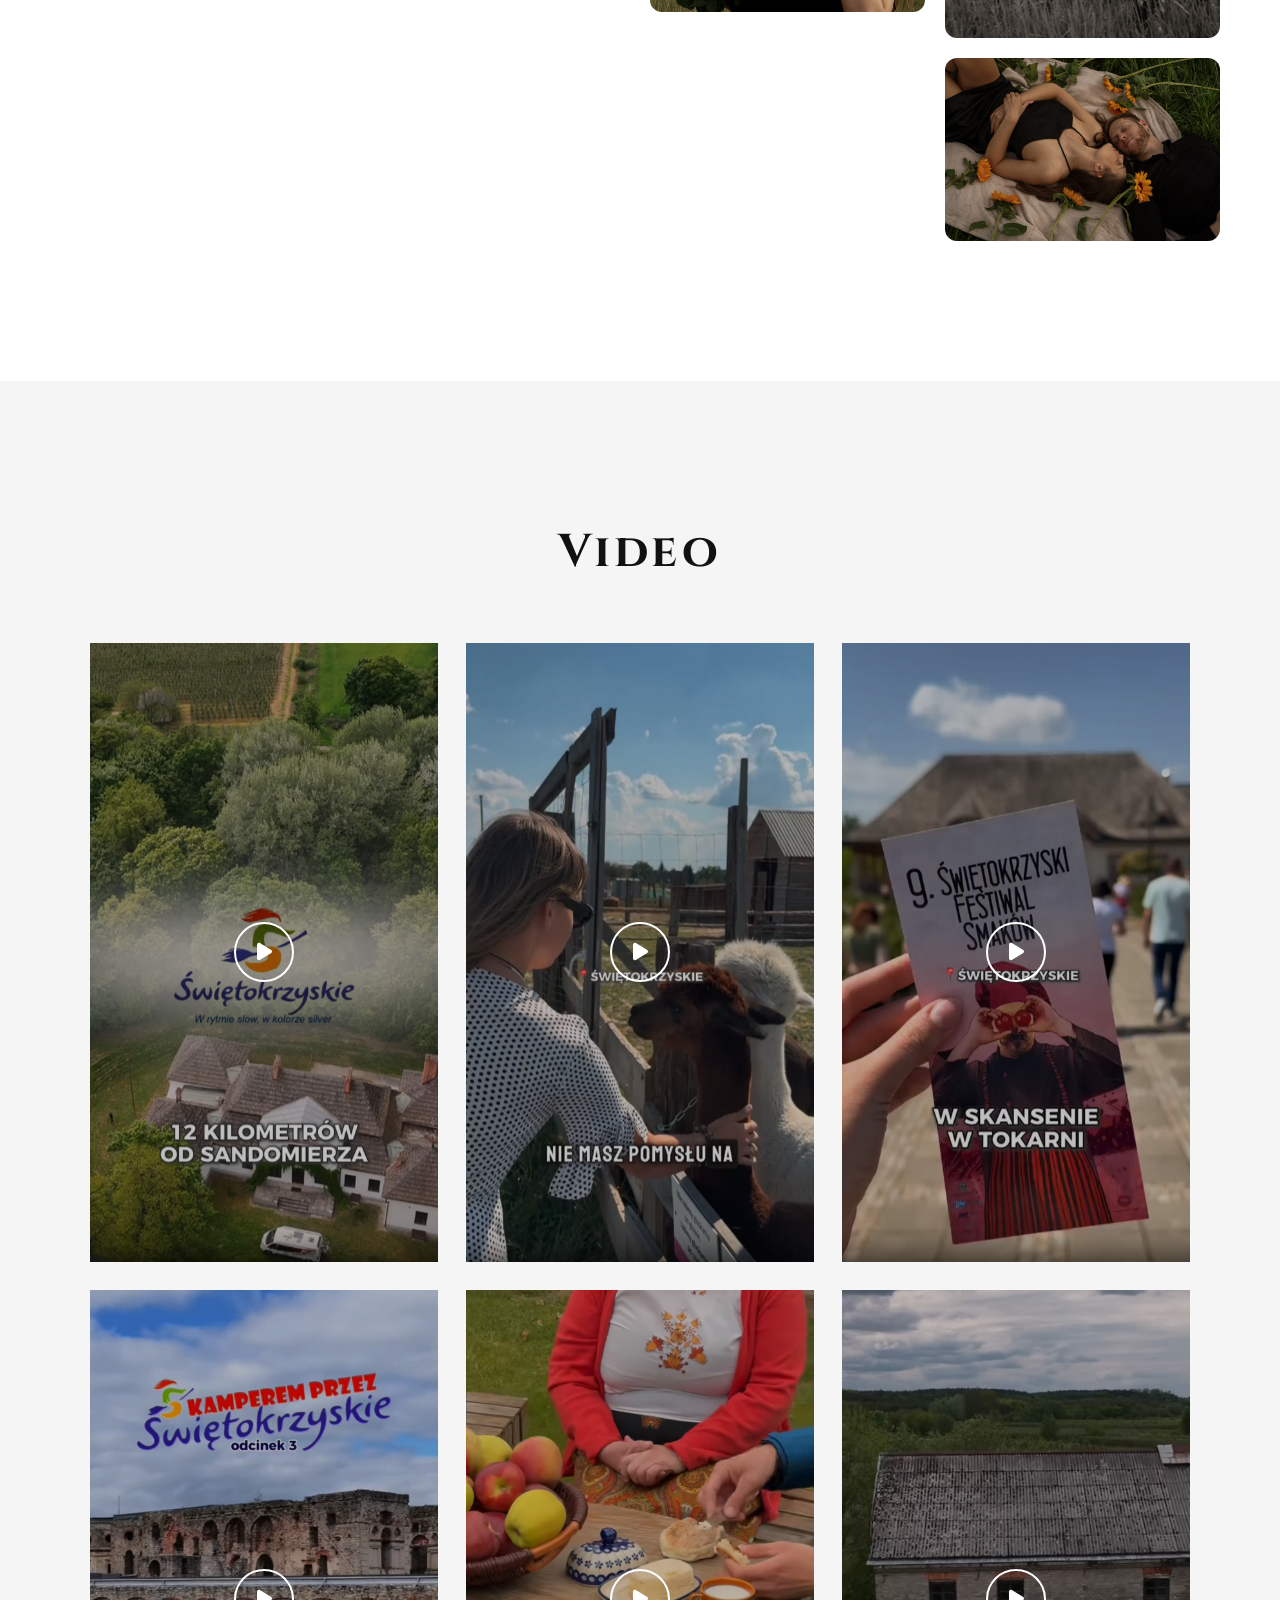
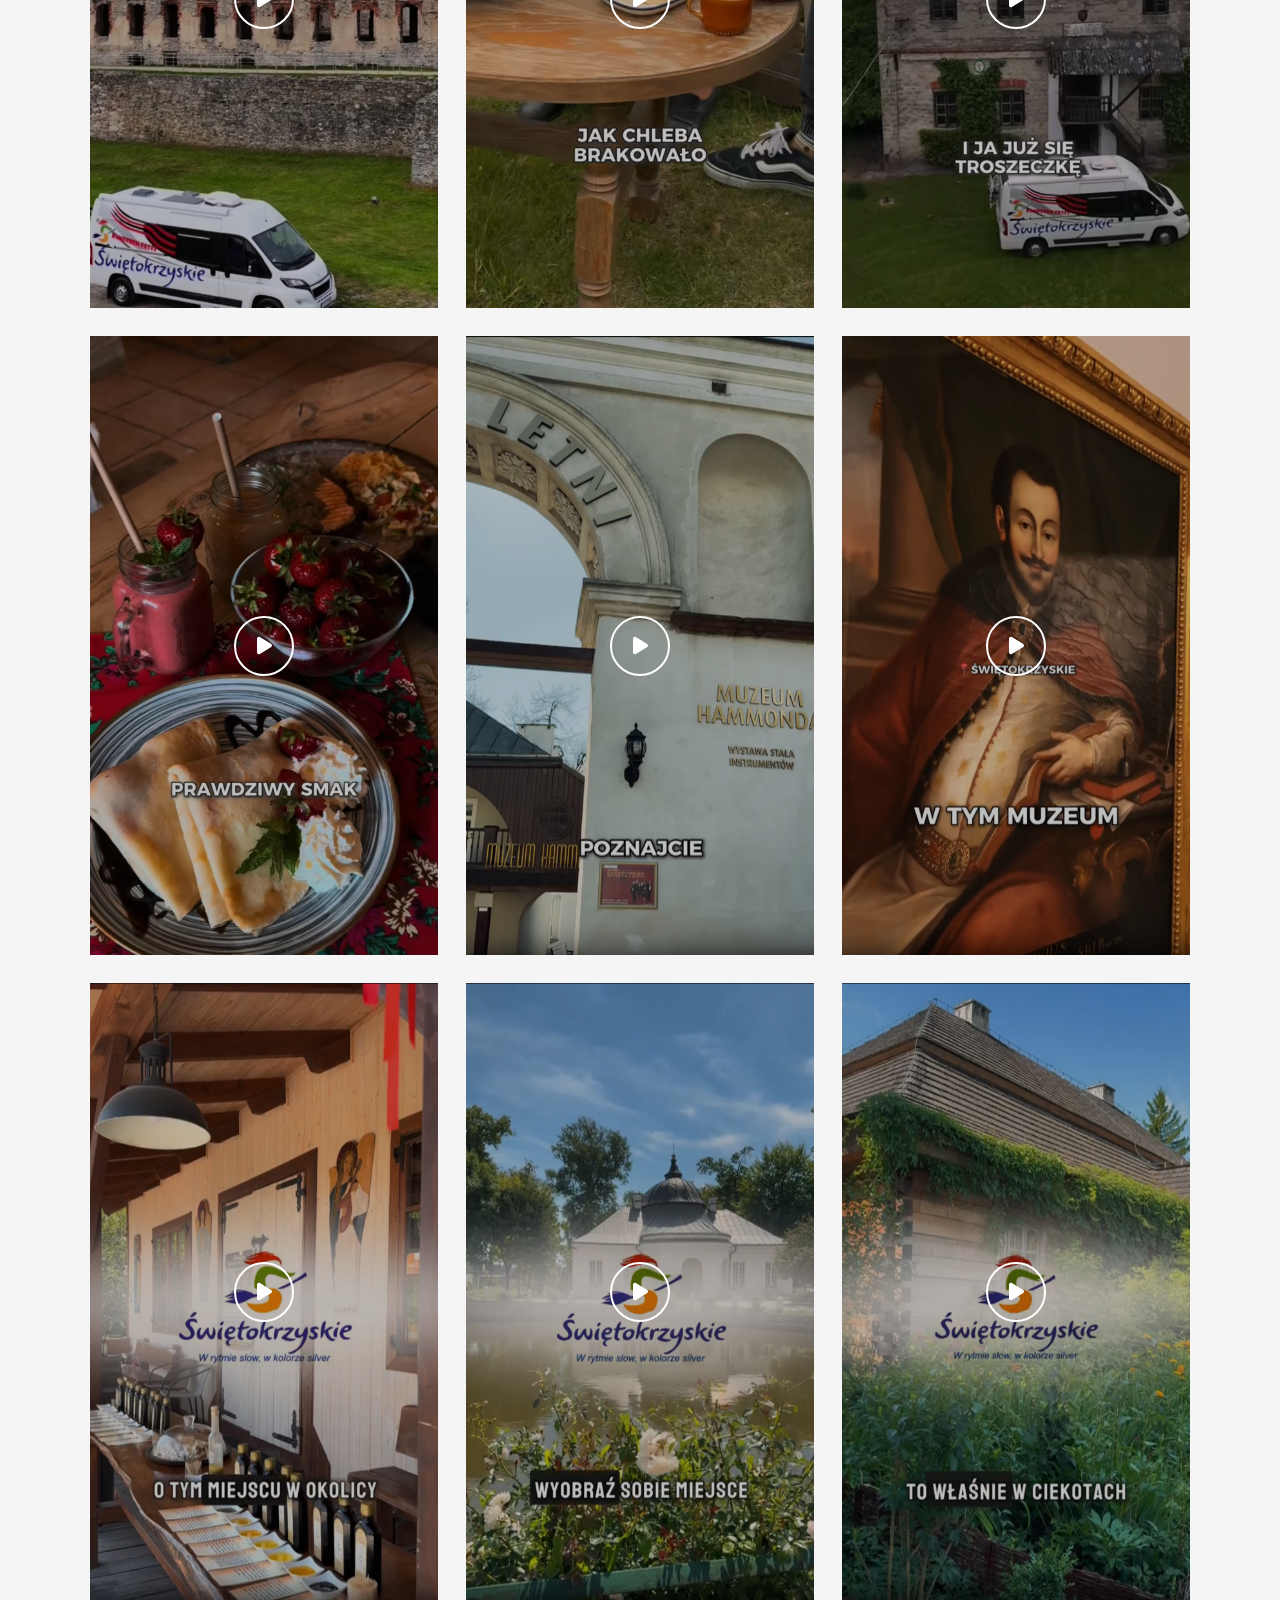
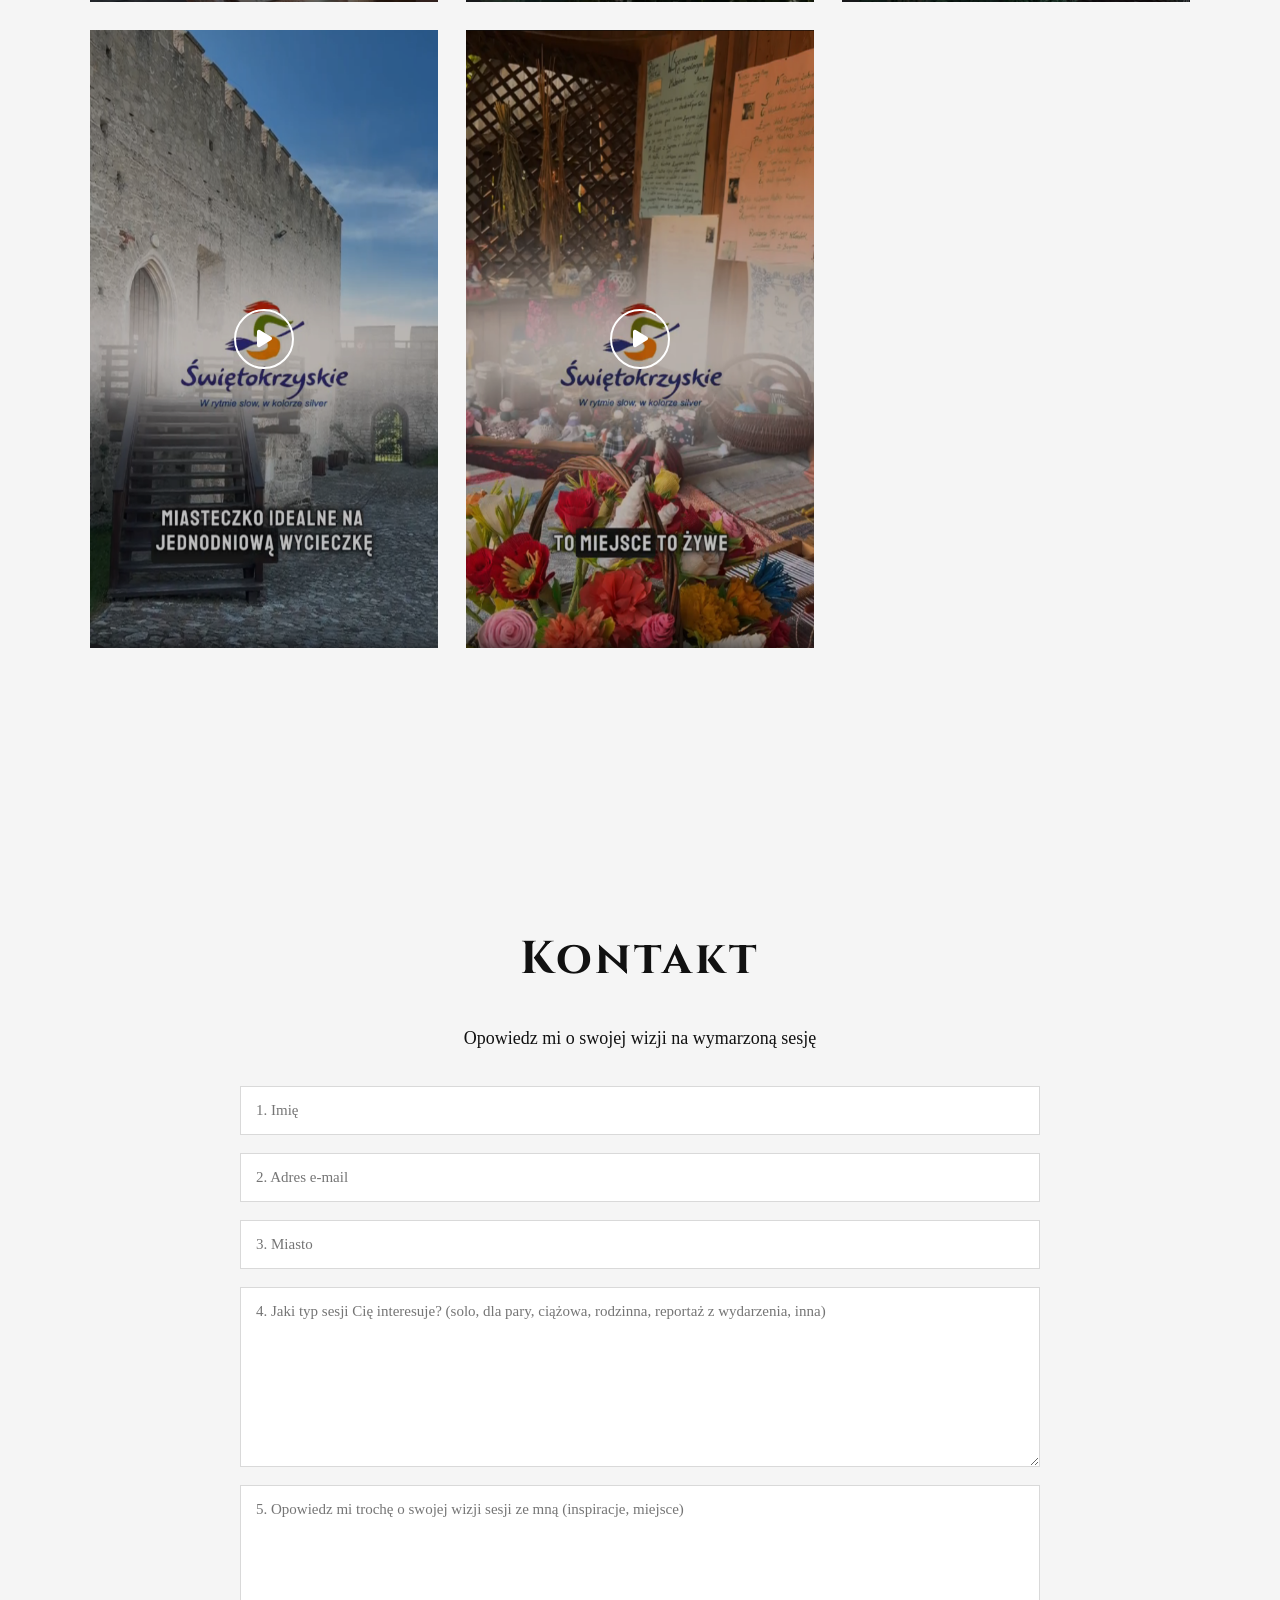
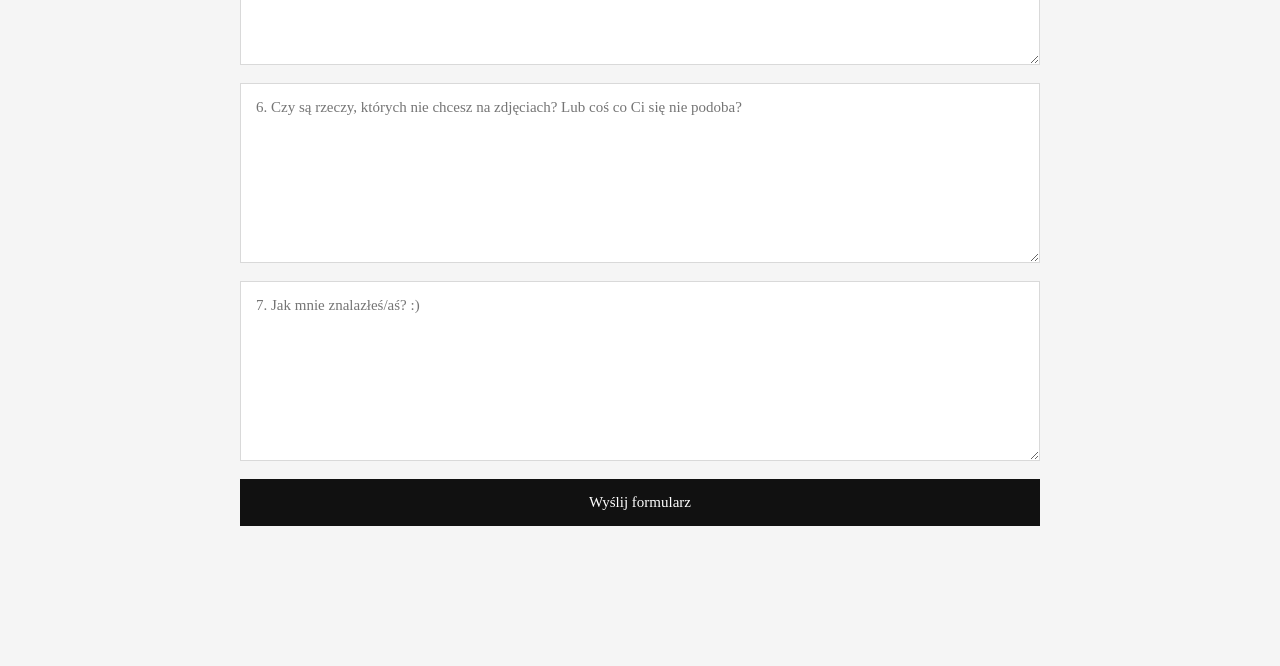
==== commit b8e46845: "Update index.html" ====
--- a/index.html
+++ b/index.html
@@ -121,7 +121,7 @@
         <div class="section-photo">
     <img src="foto/ola.jpg" alt="O mnie">
 
-    <img class="about-extra-photo" src="foto/ola.jpg" alt="O mnie dodatkowe">
+    <img class="about-extra-photo" src="foto/ola1.jpg" alt="O mnie dodatkowe">
 </div>
 
     </div>
@@ -139,7 +139,7 @@
         </a>
 
         <a href="#video" class="portfolio-card">
-            <img src="portfolio/okladki/1.png" alt="Portfolio video">
+            <img src="foto/video.jpeg" alt="Portfolio video">
             <span>VIDEO</span>
         </a>
     </div>
@@ -157,7 +157,7 @@
         </a>
 
        <a href="doza.html#dziki-las" target="_blank" class="portfolio-card">
-    <img src="collab/dzikilas/1.PNG" alt="Dziki Las">
+    <img src="foto/dzikilas.jpg" alt="Dziki Las">
     <span>DZIKI LAS</span>
 </a>
     </div>
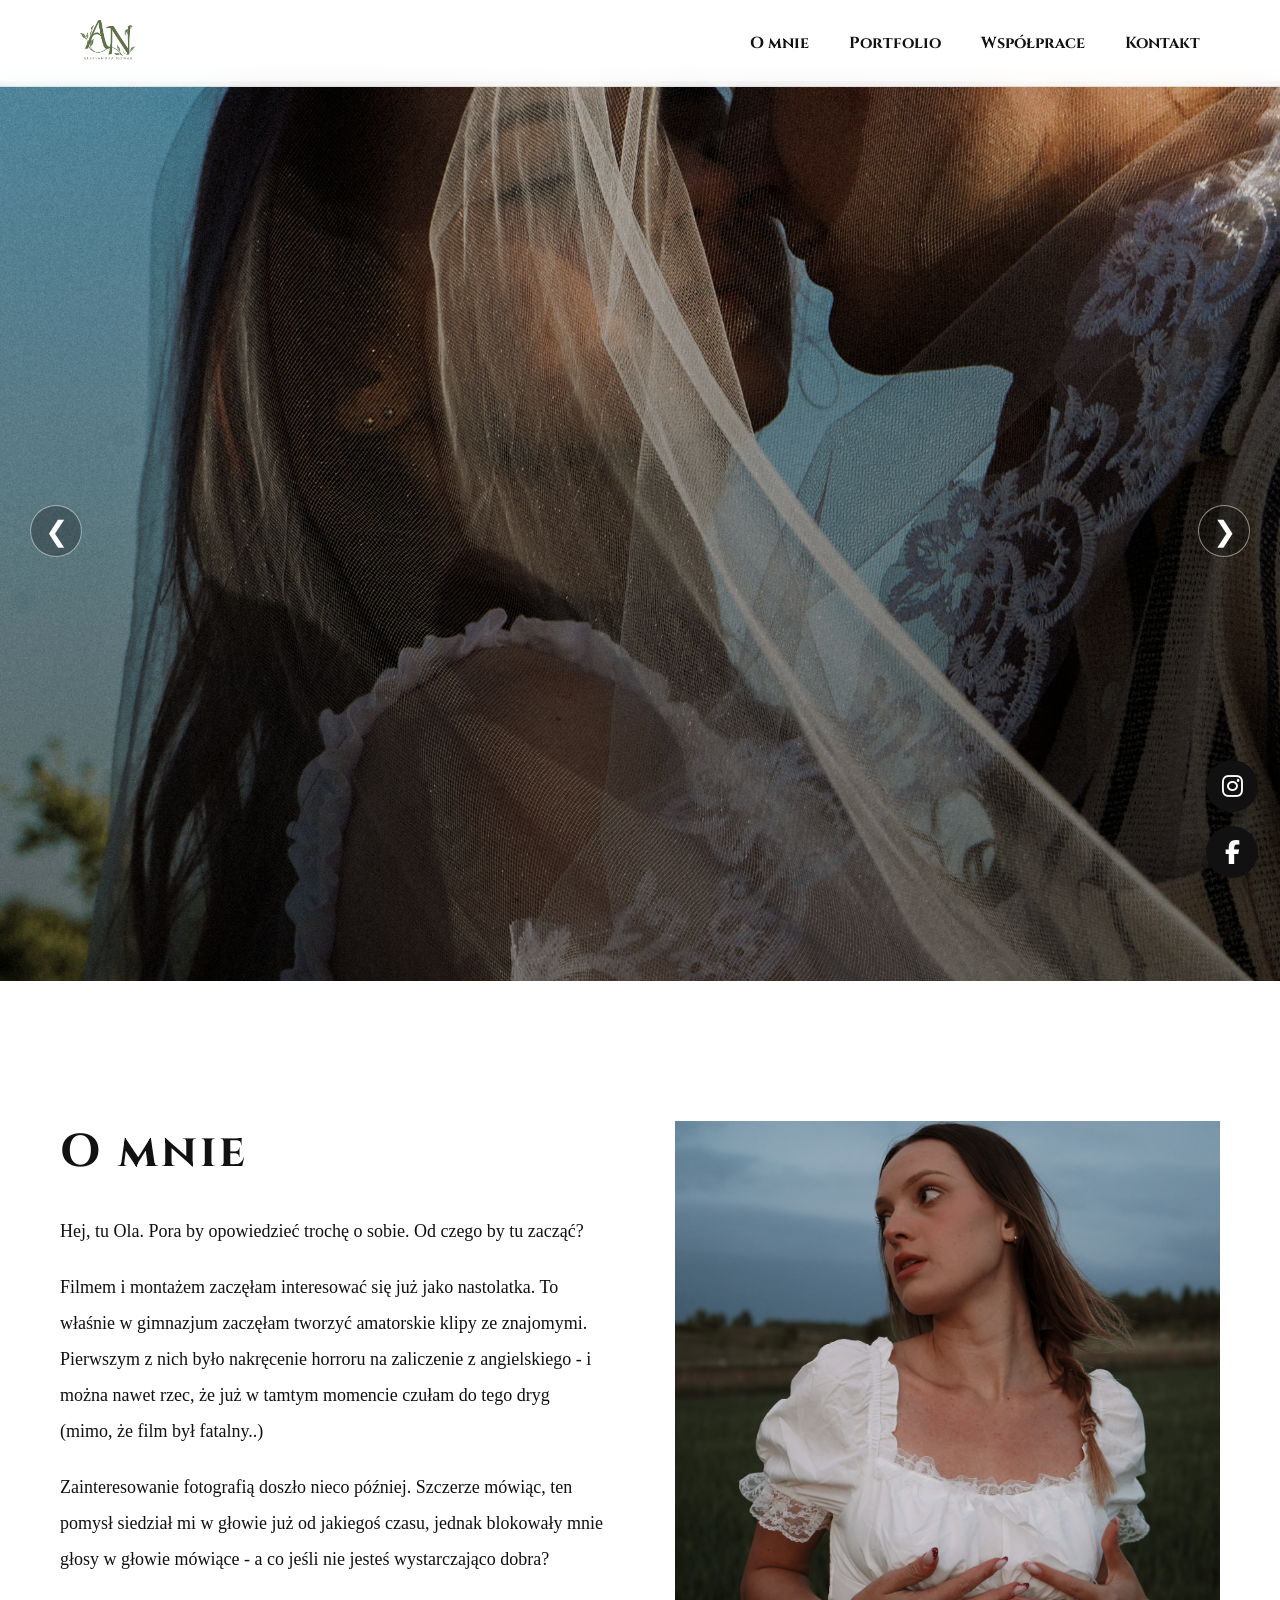
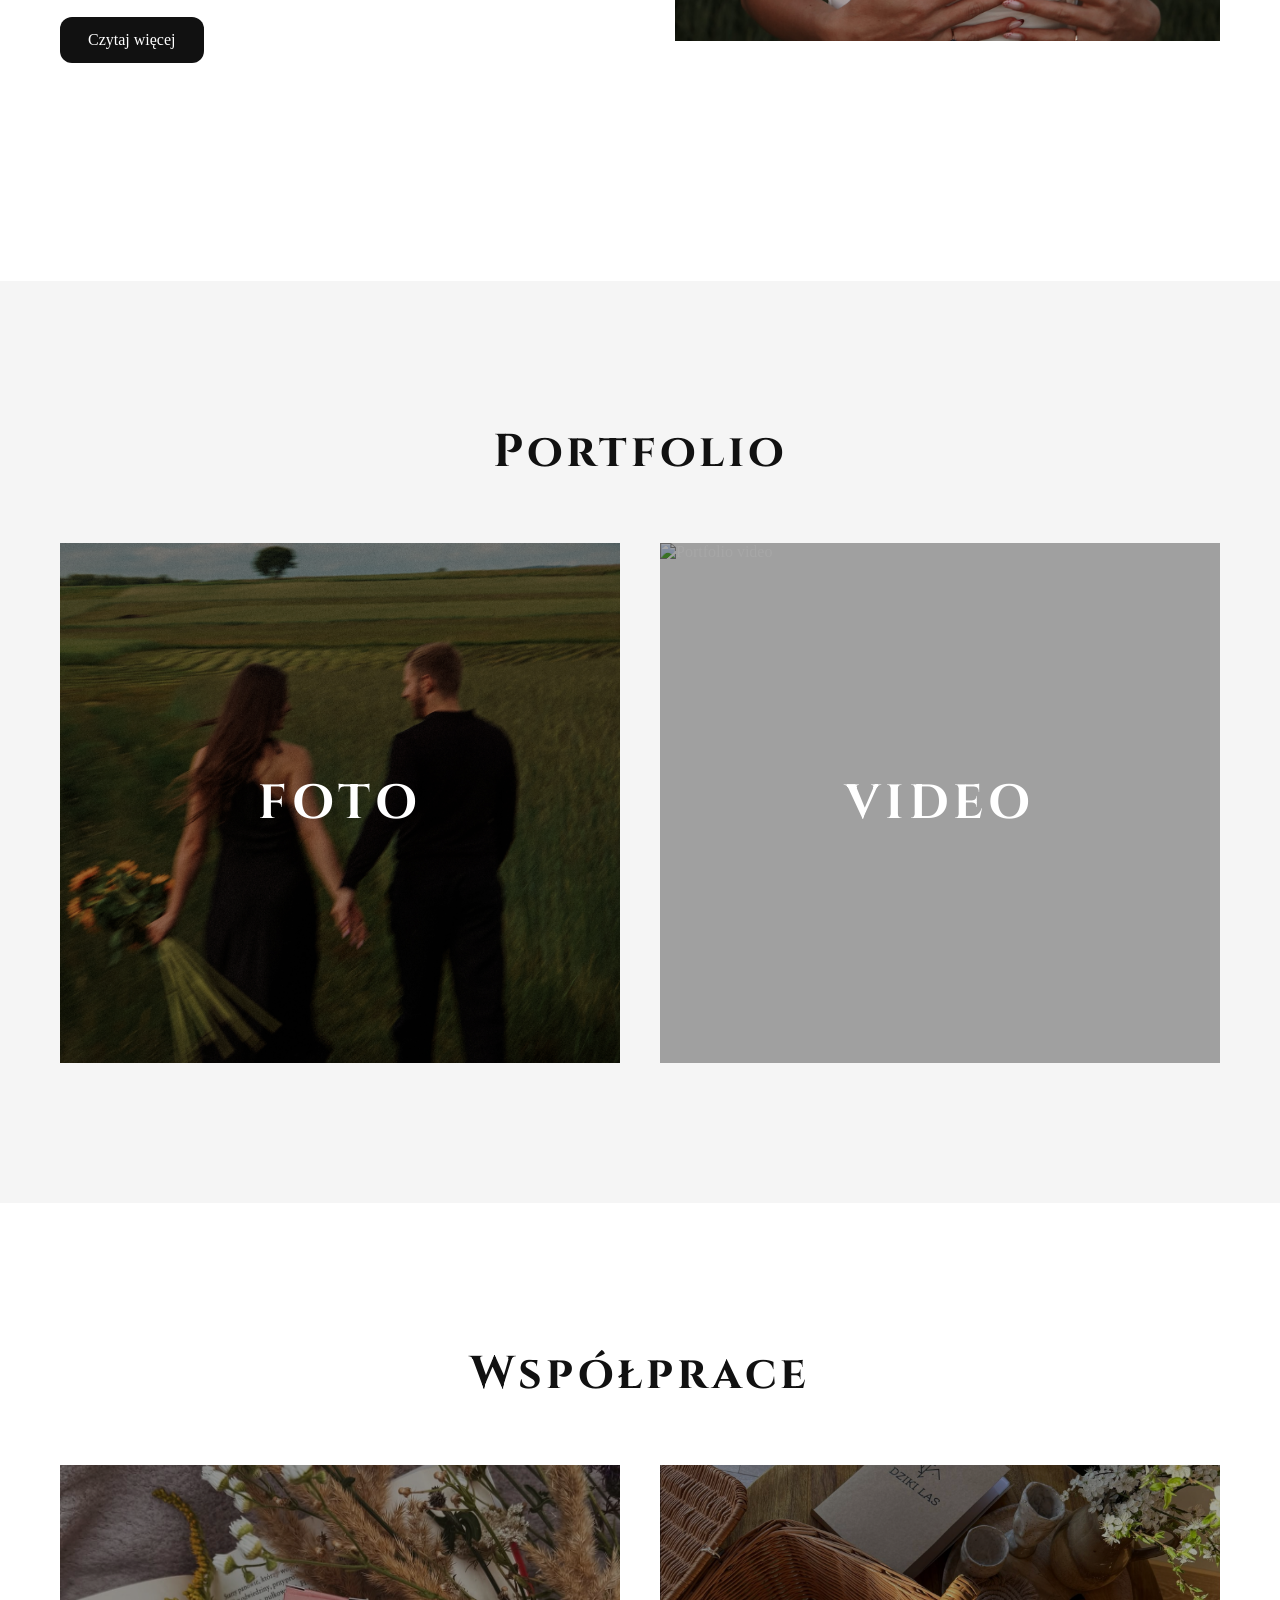
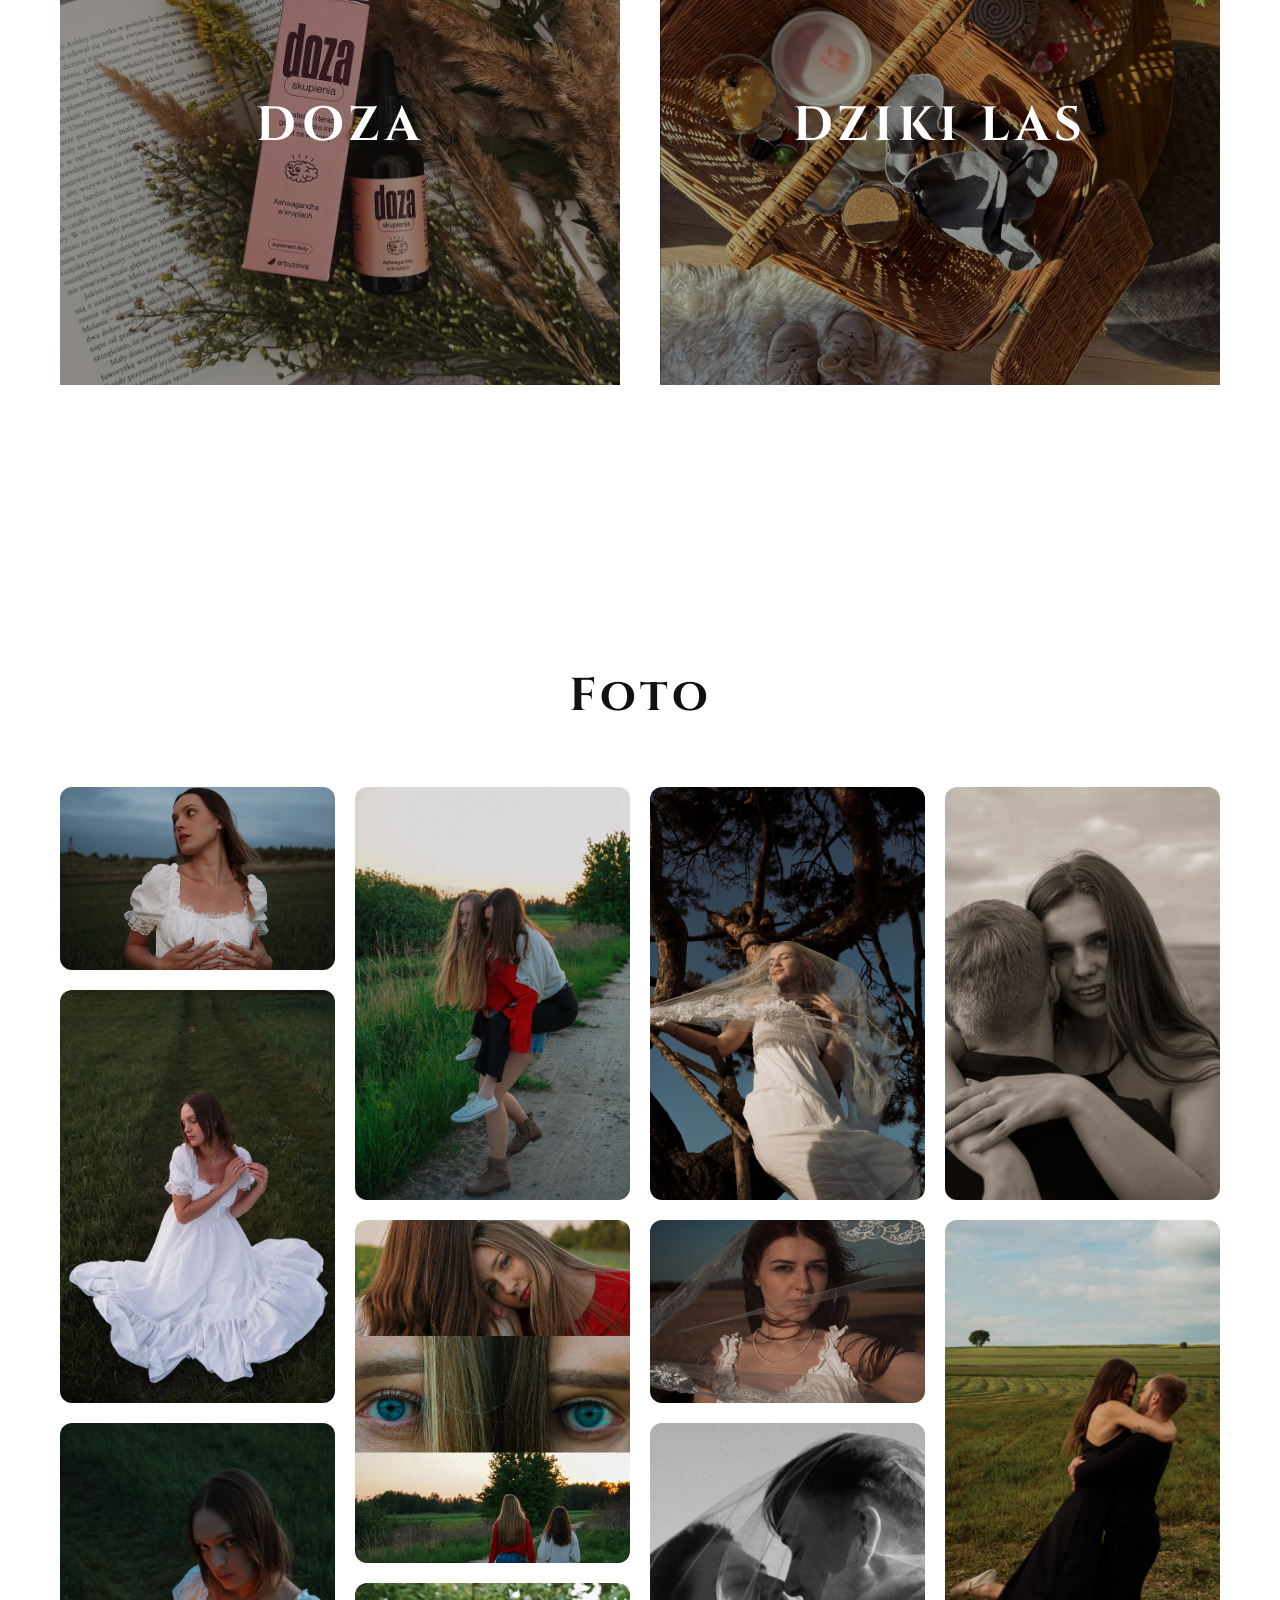
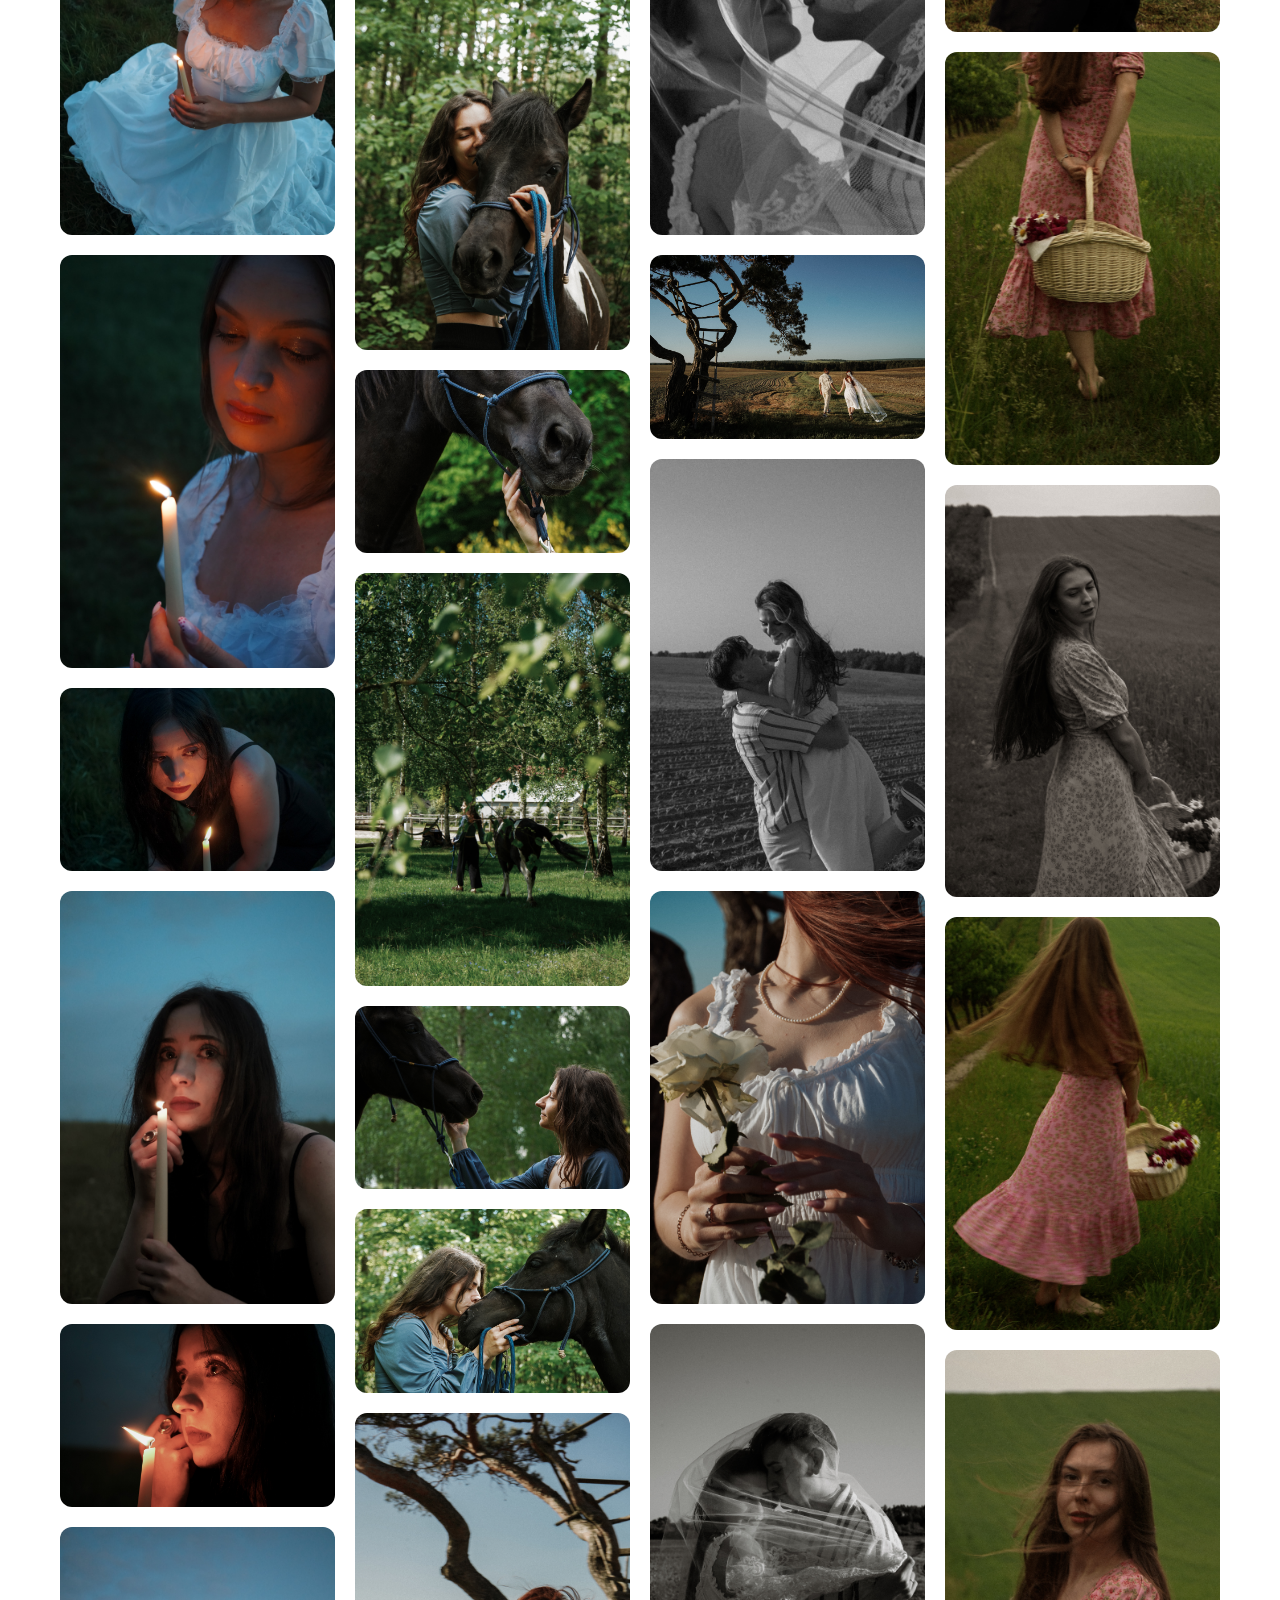
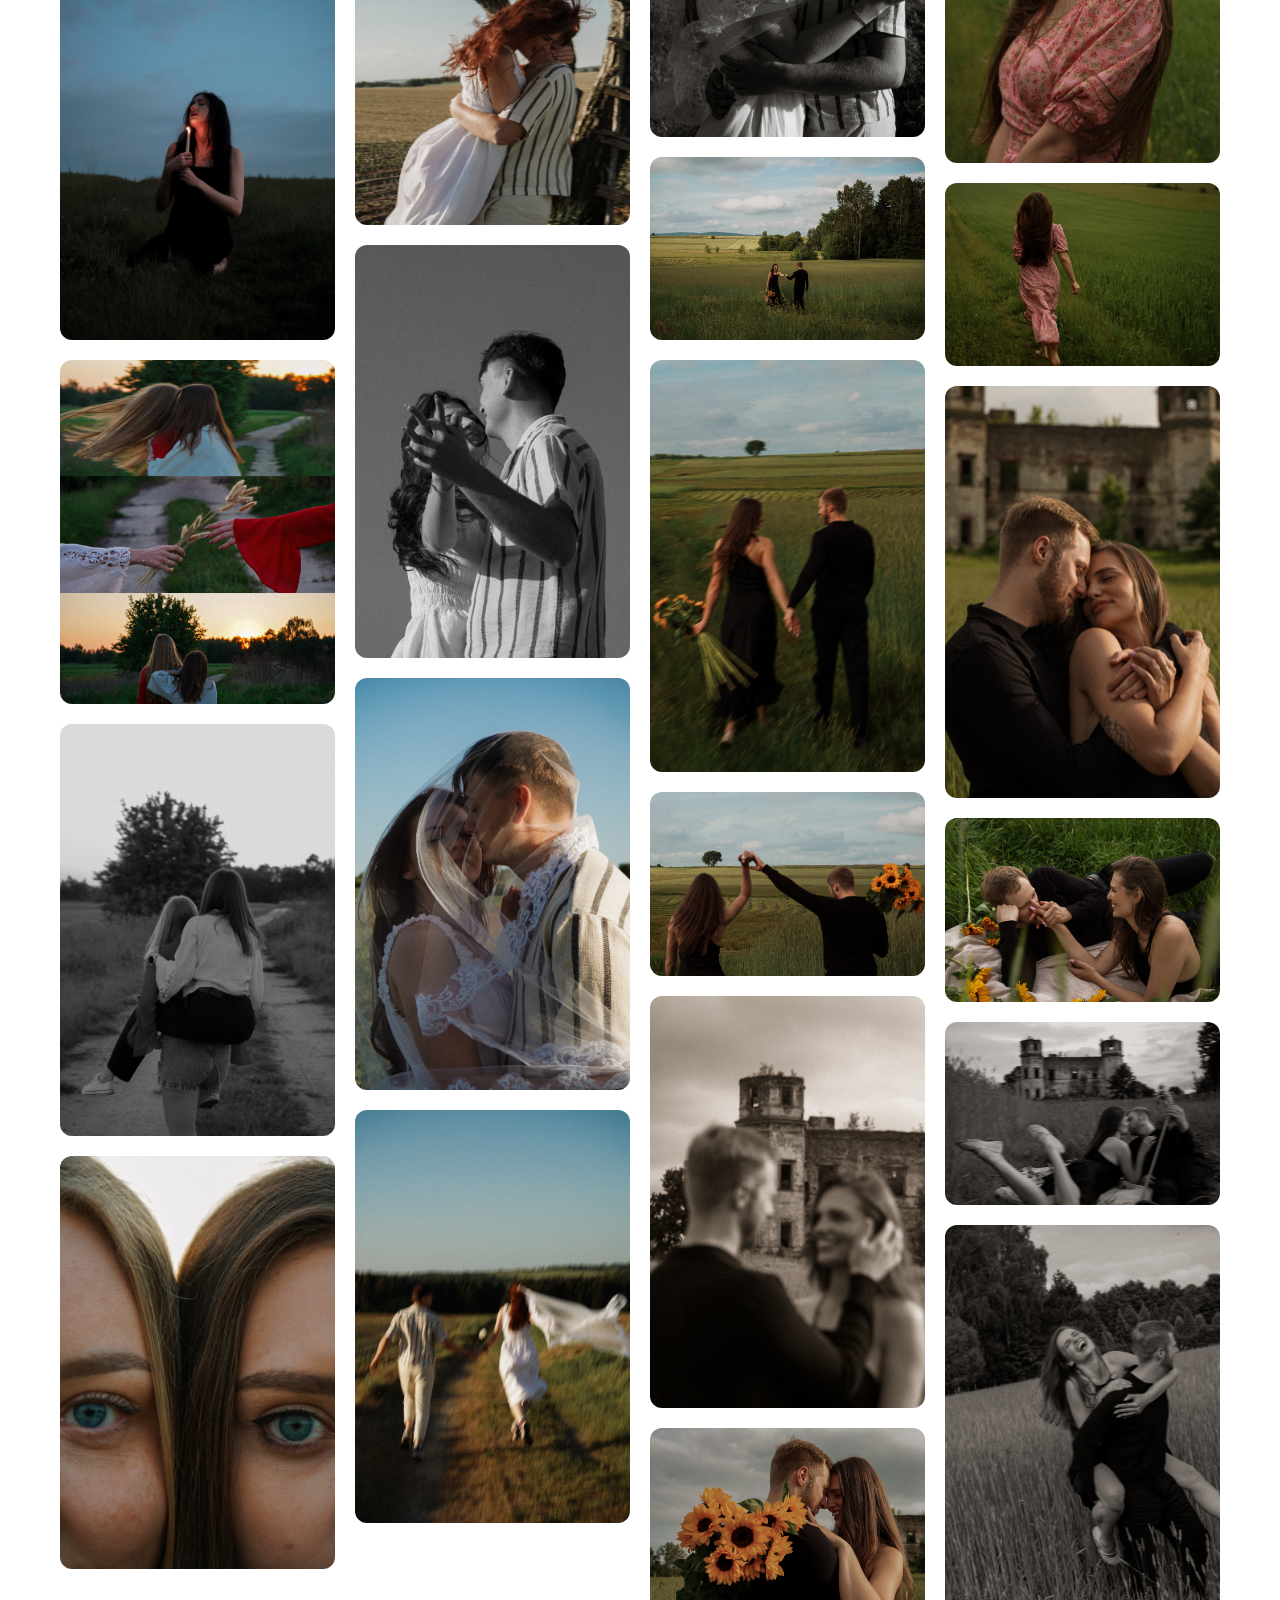
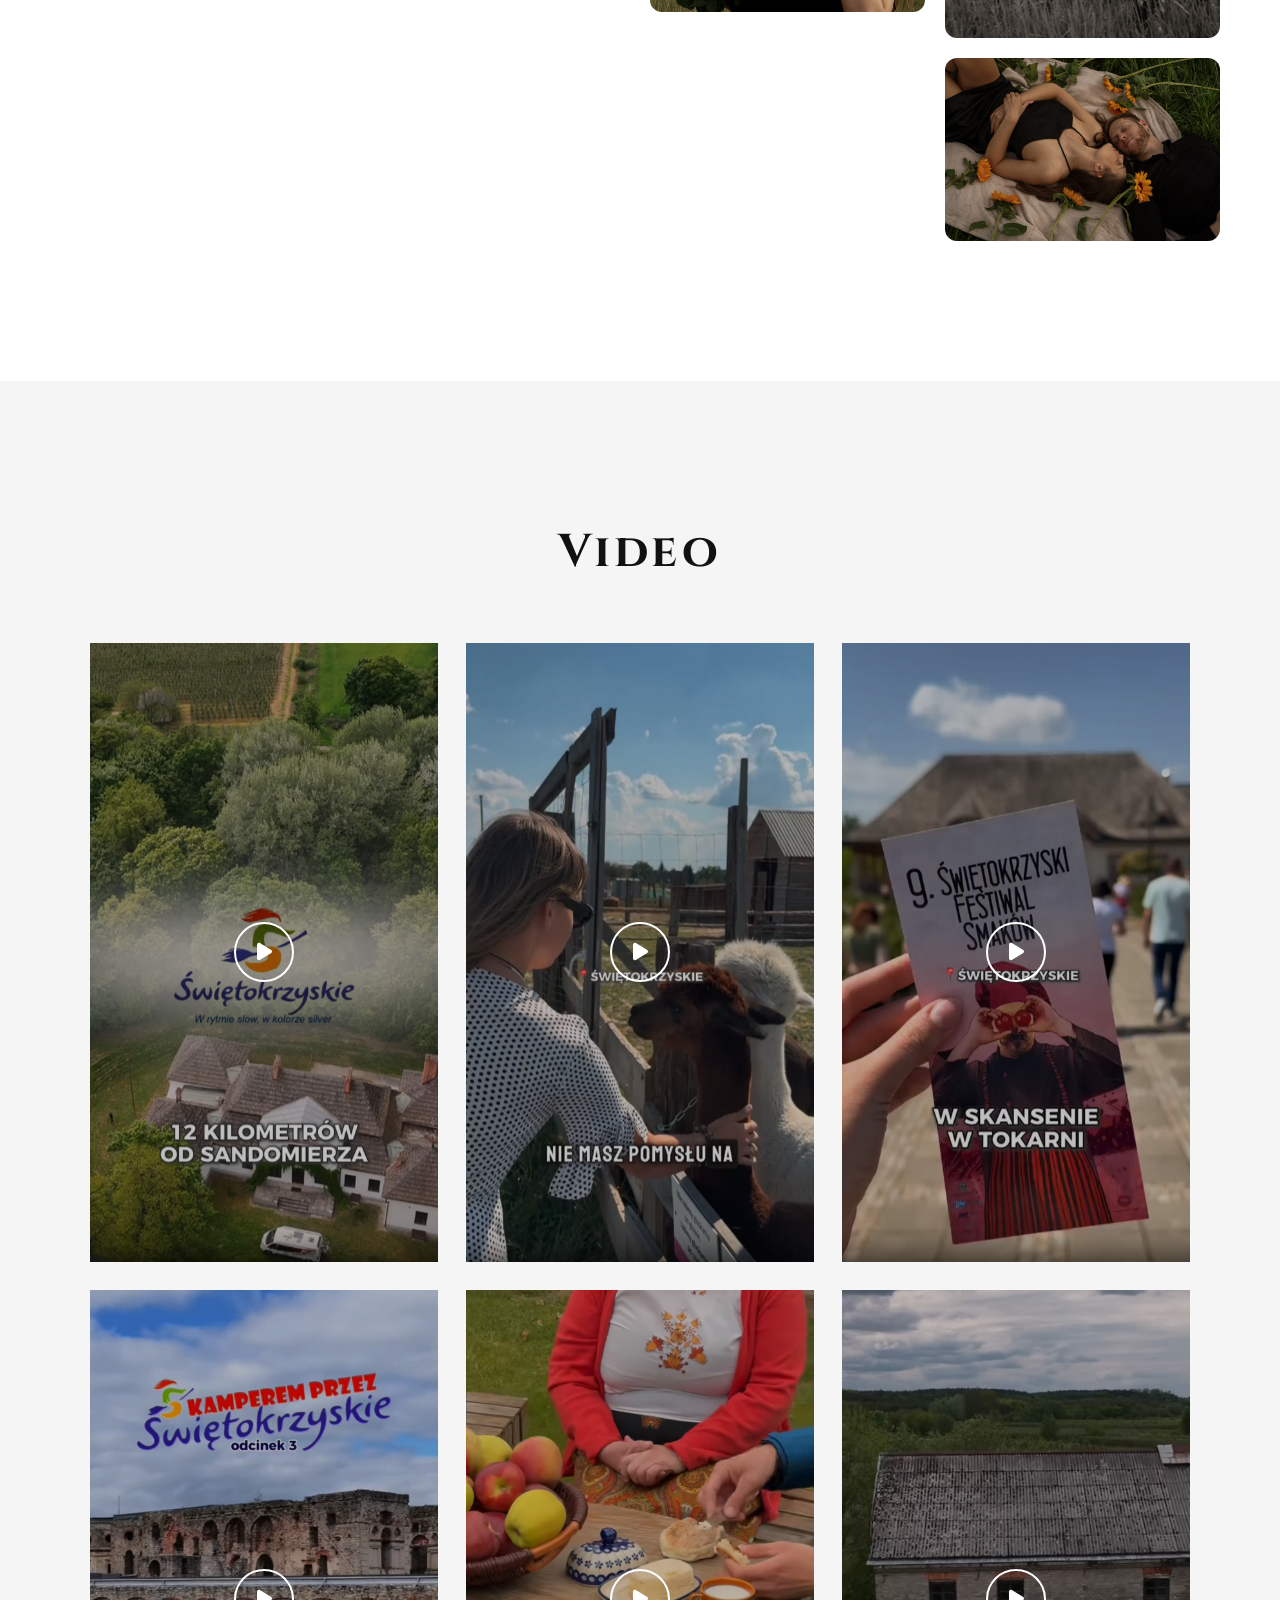
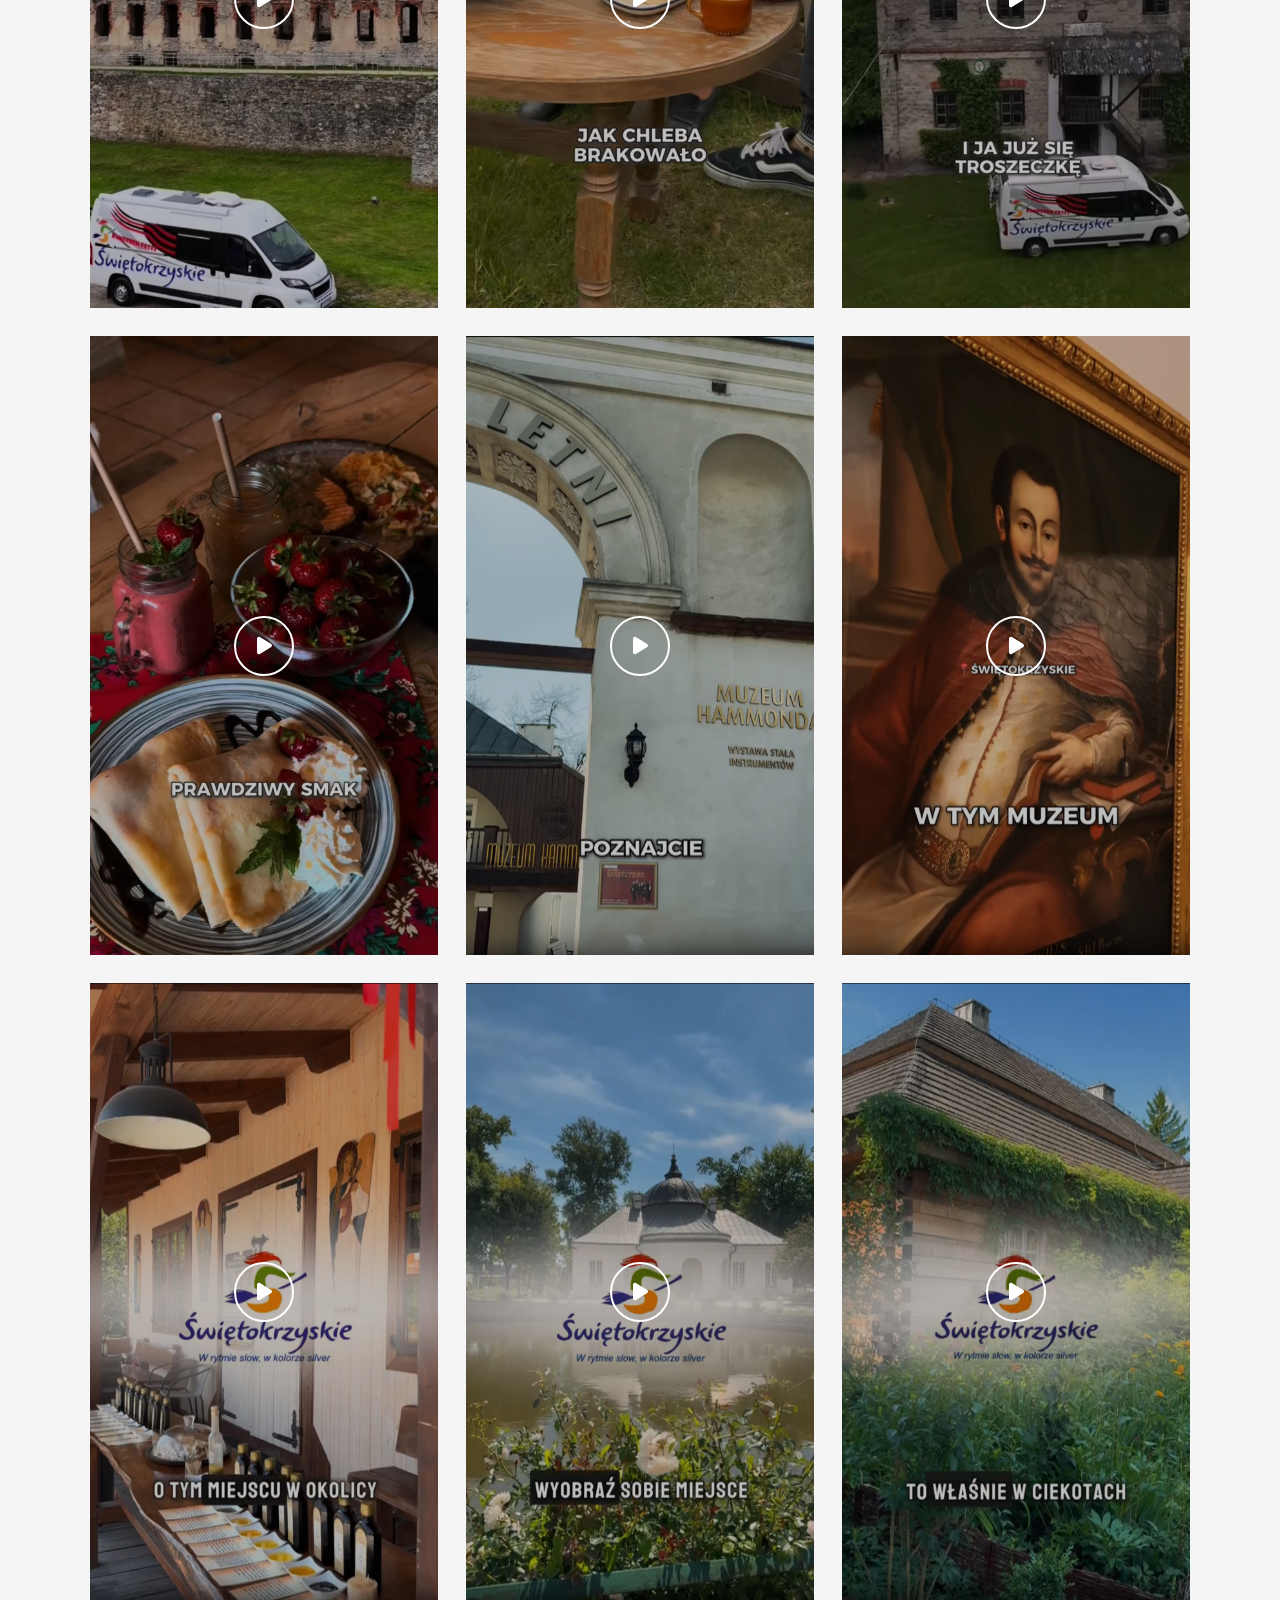
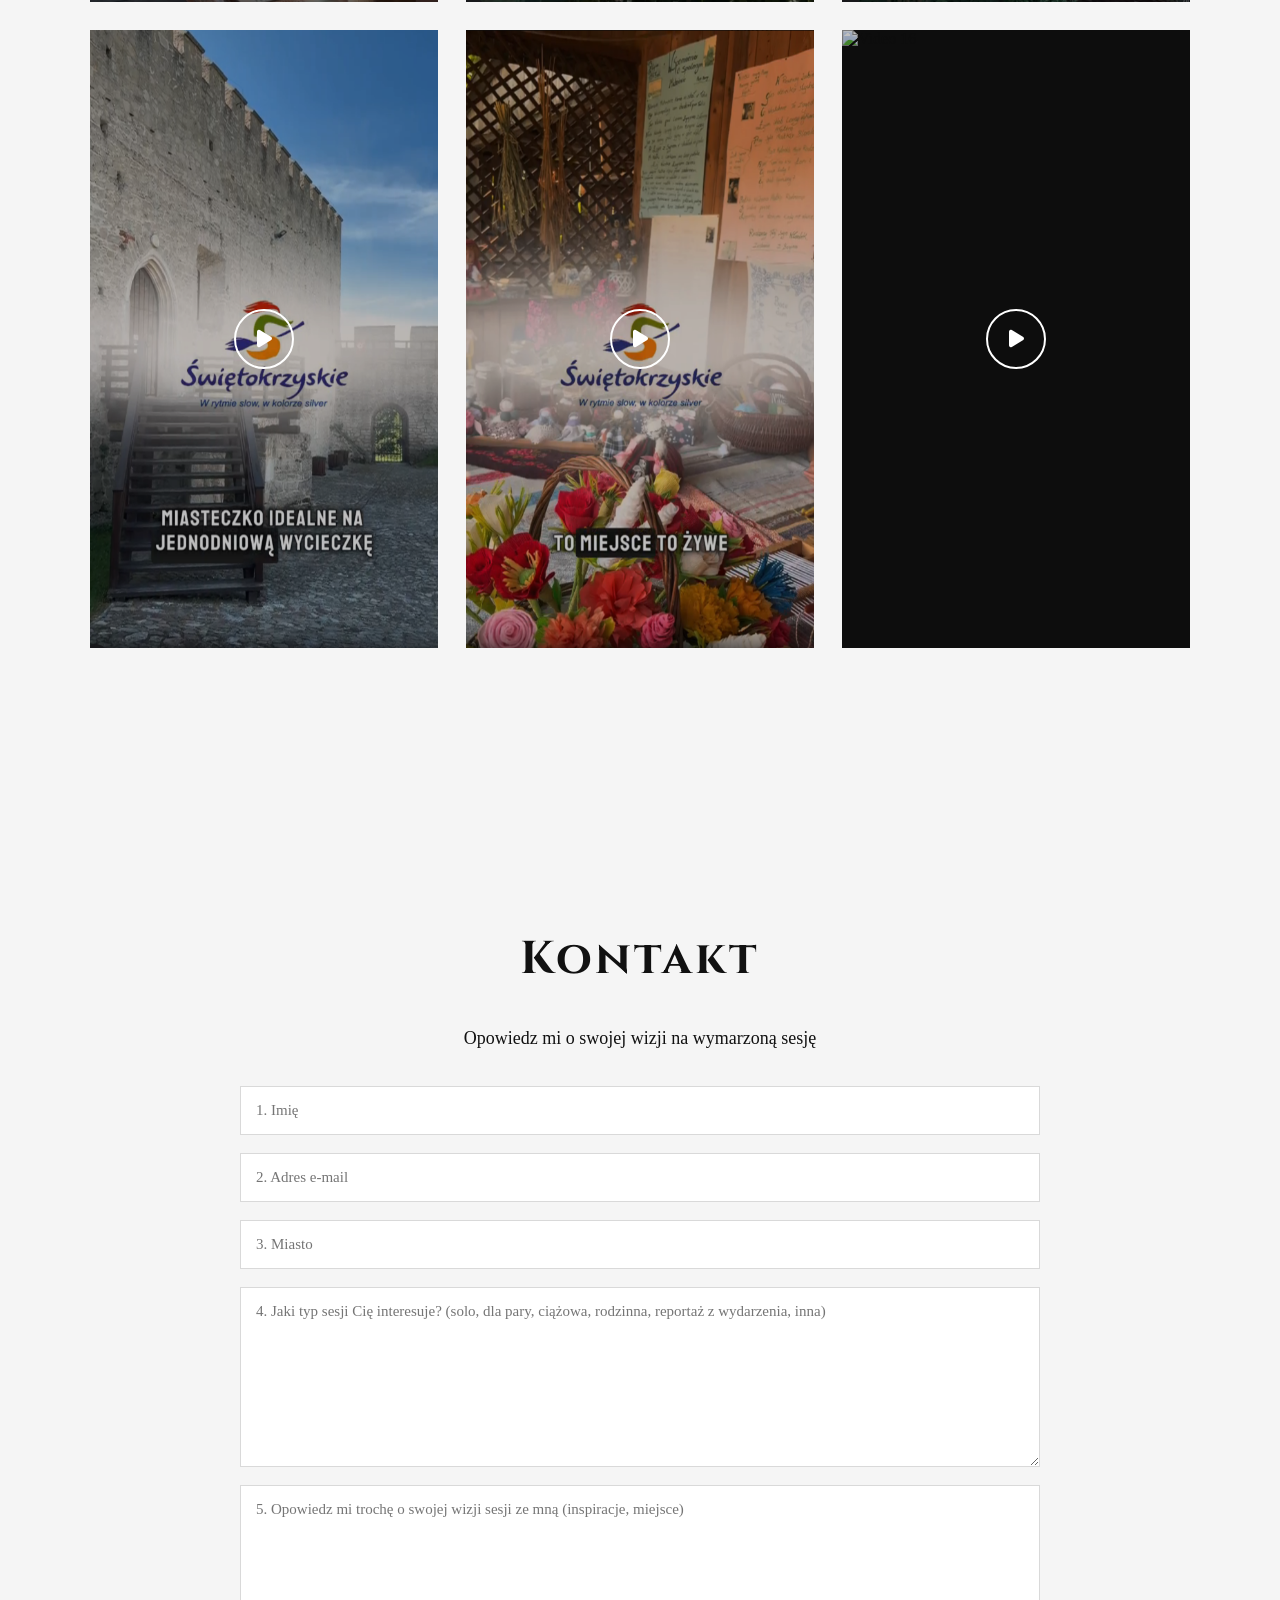
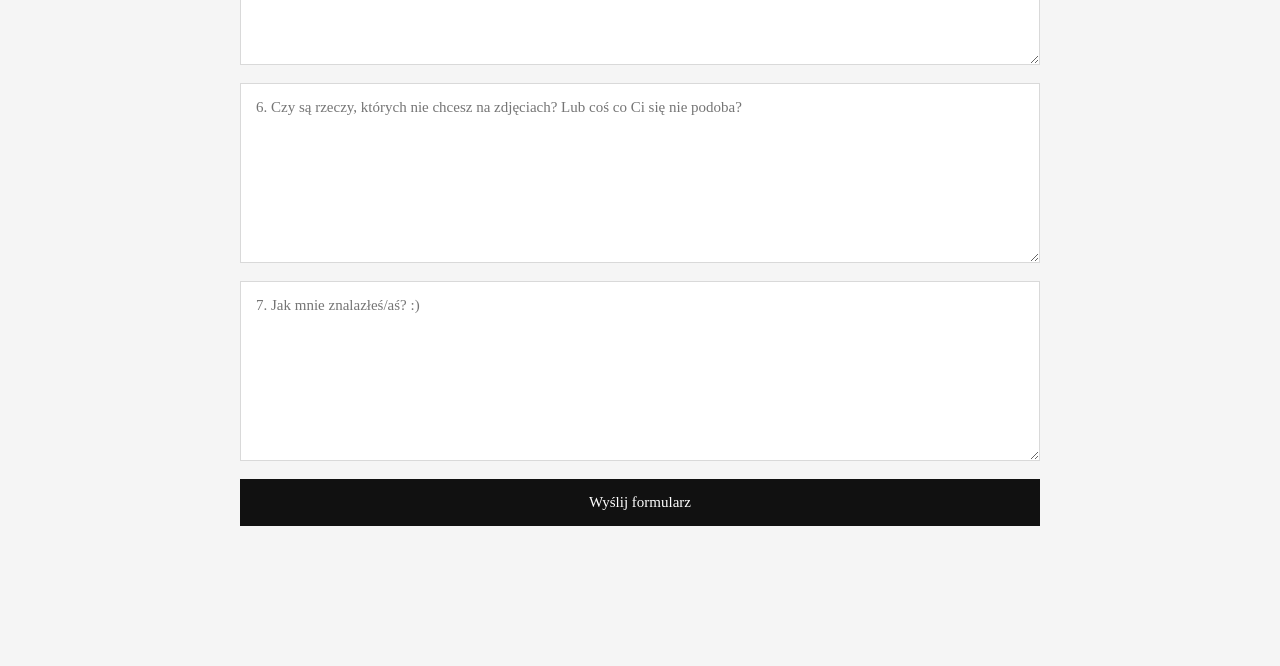
==== commit feb69316: "Update index.html" ====
--- a/index.html
+++ b/index.html
@@ -327,6 +327,13 @@
     <i class="fa-solid fa-play"></i>
 </span>
         </div>
+
+                <div class="video-card" data-video="portfolio/video/16.mp4">
+            <img src="portfolio/okladki/16.png" alt="Video 16">
+            <span class="play-btn">
+    <i class="fa-solid fa-play"></i>
+</span>
+        </div>
     </div>
 </section>
 
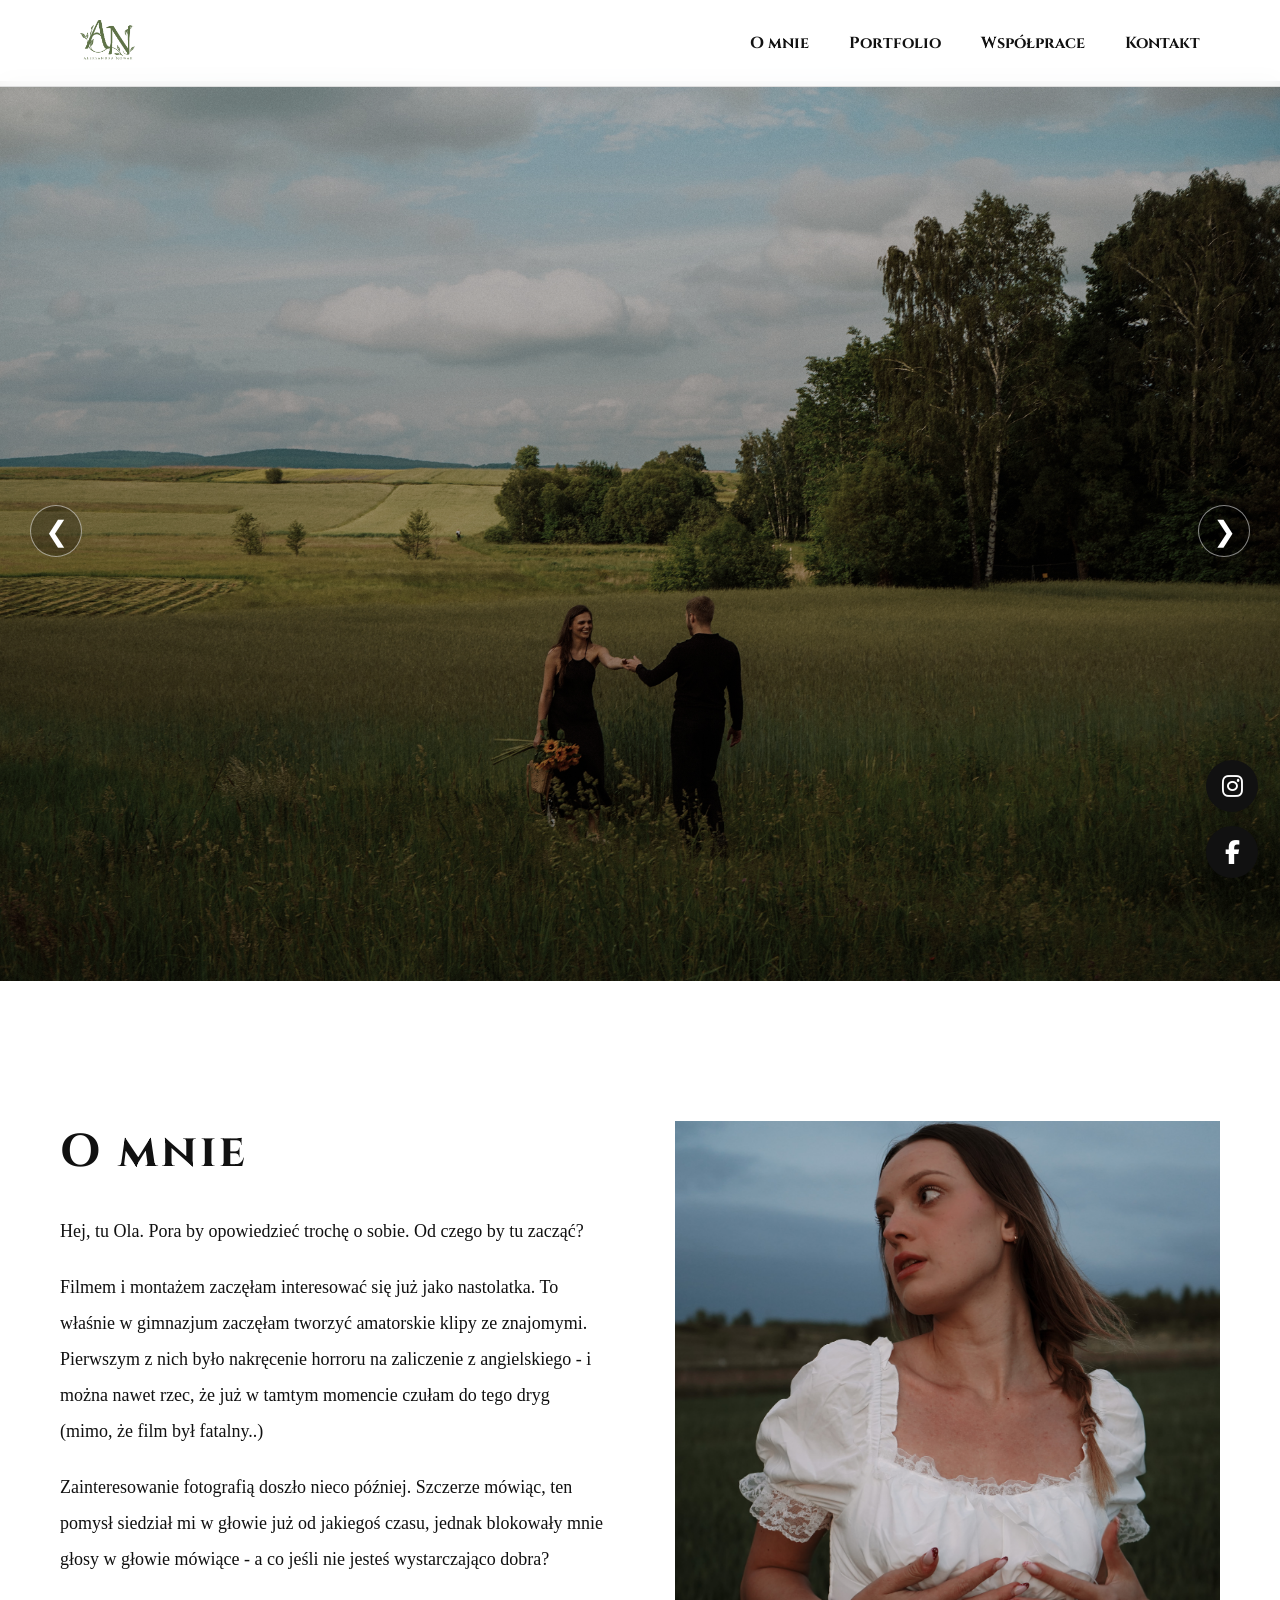
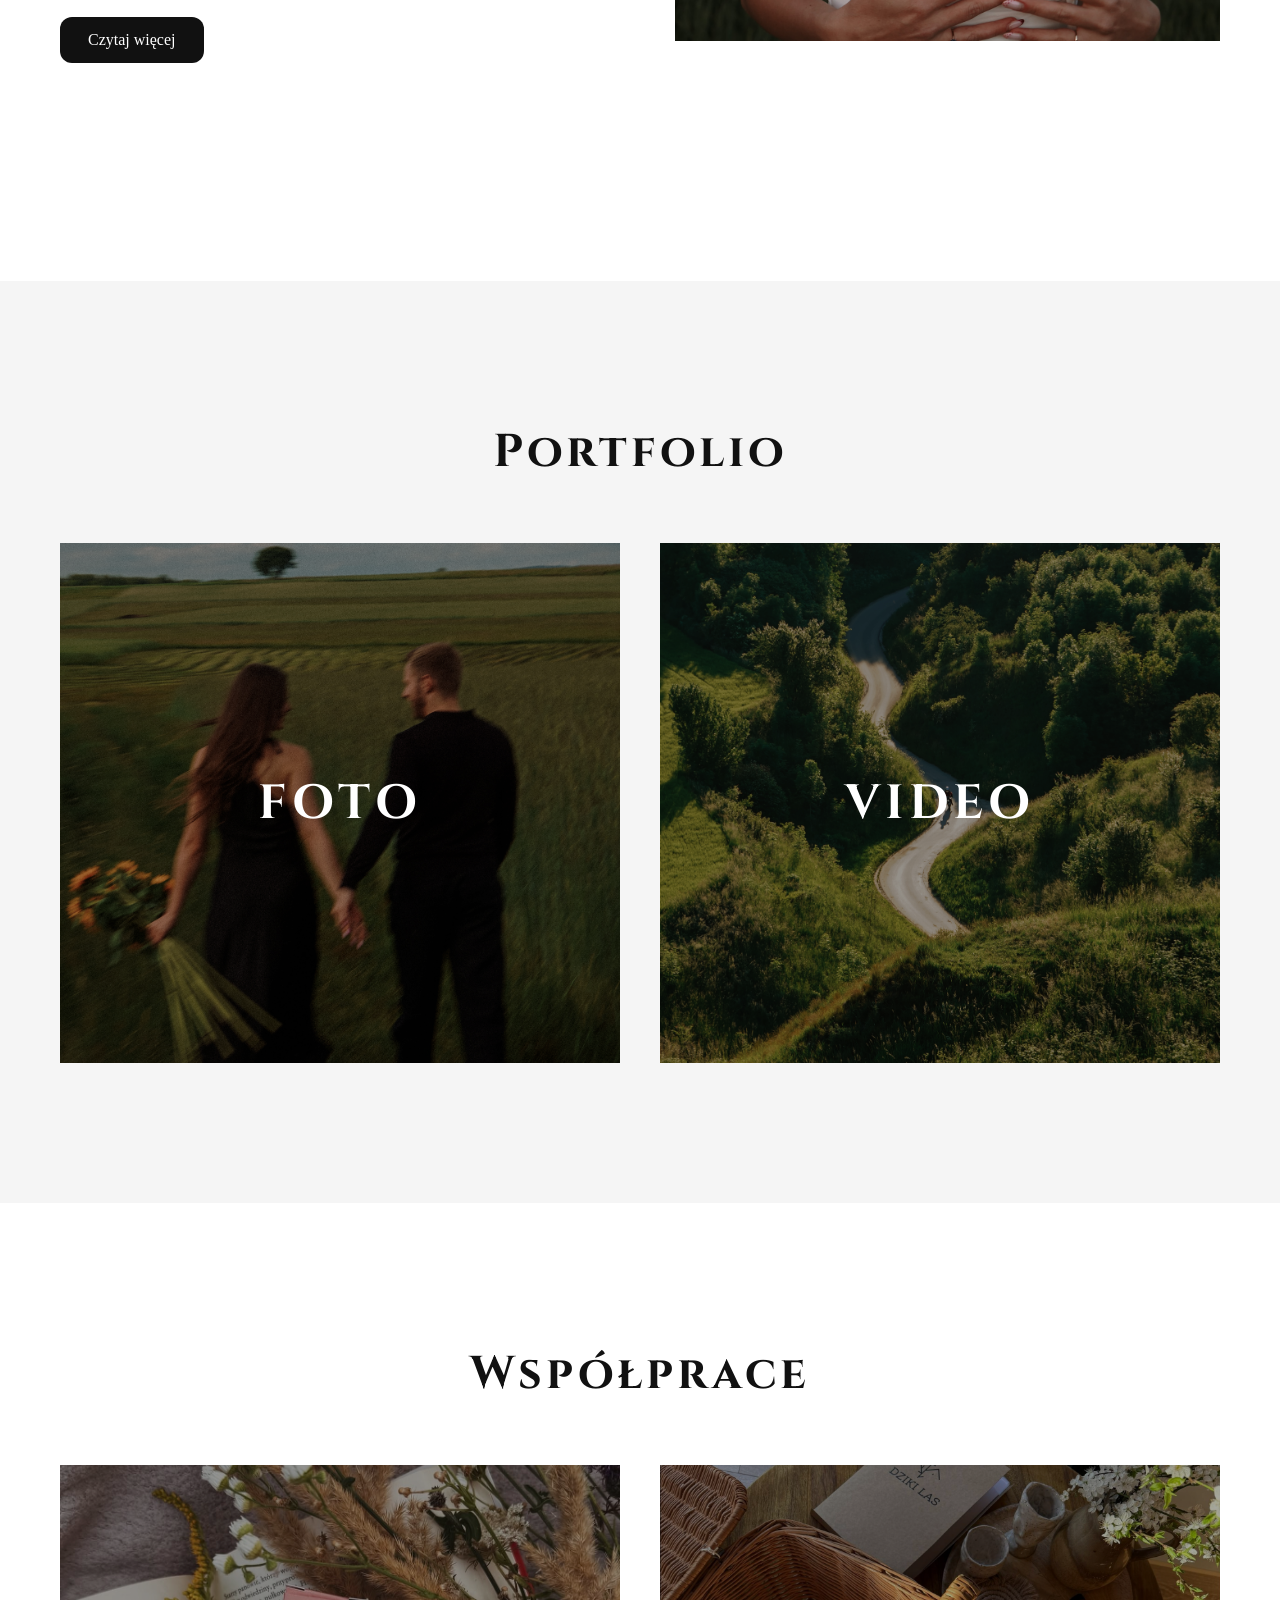
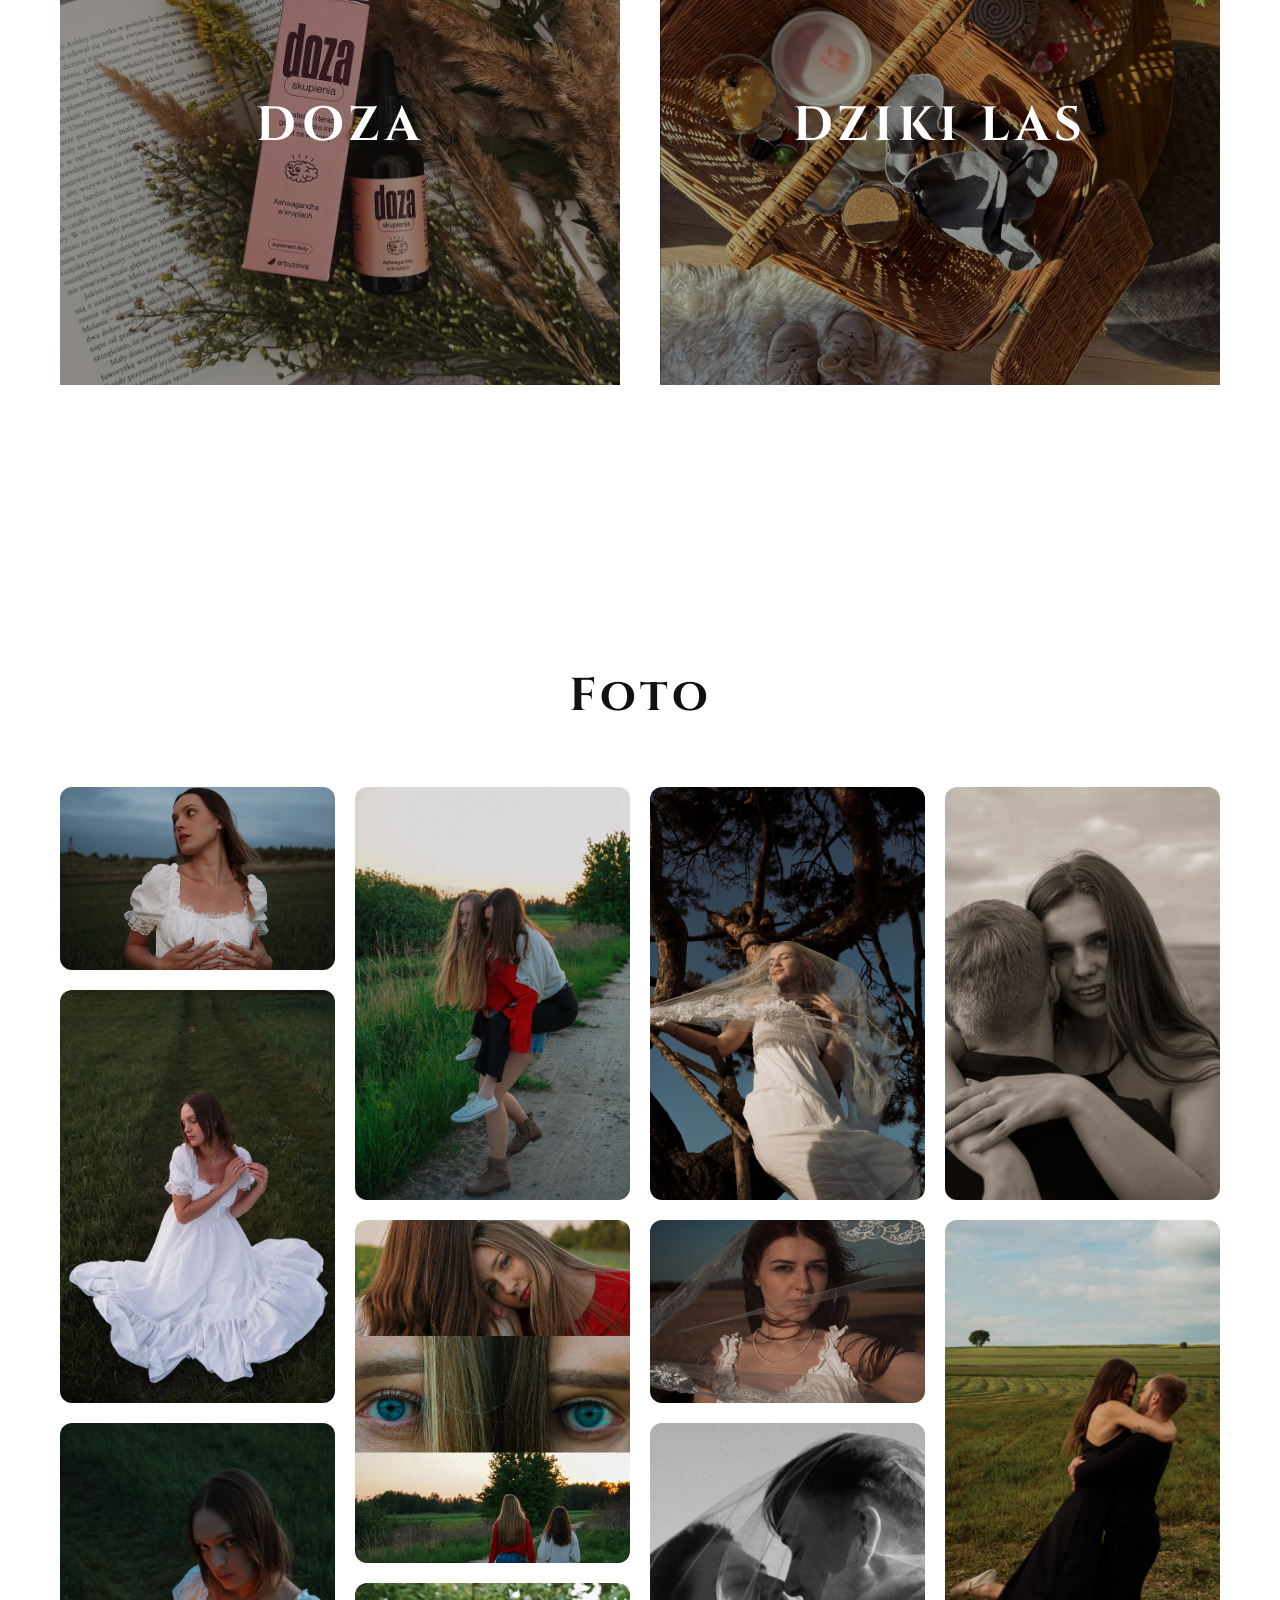
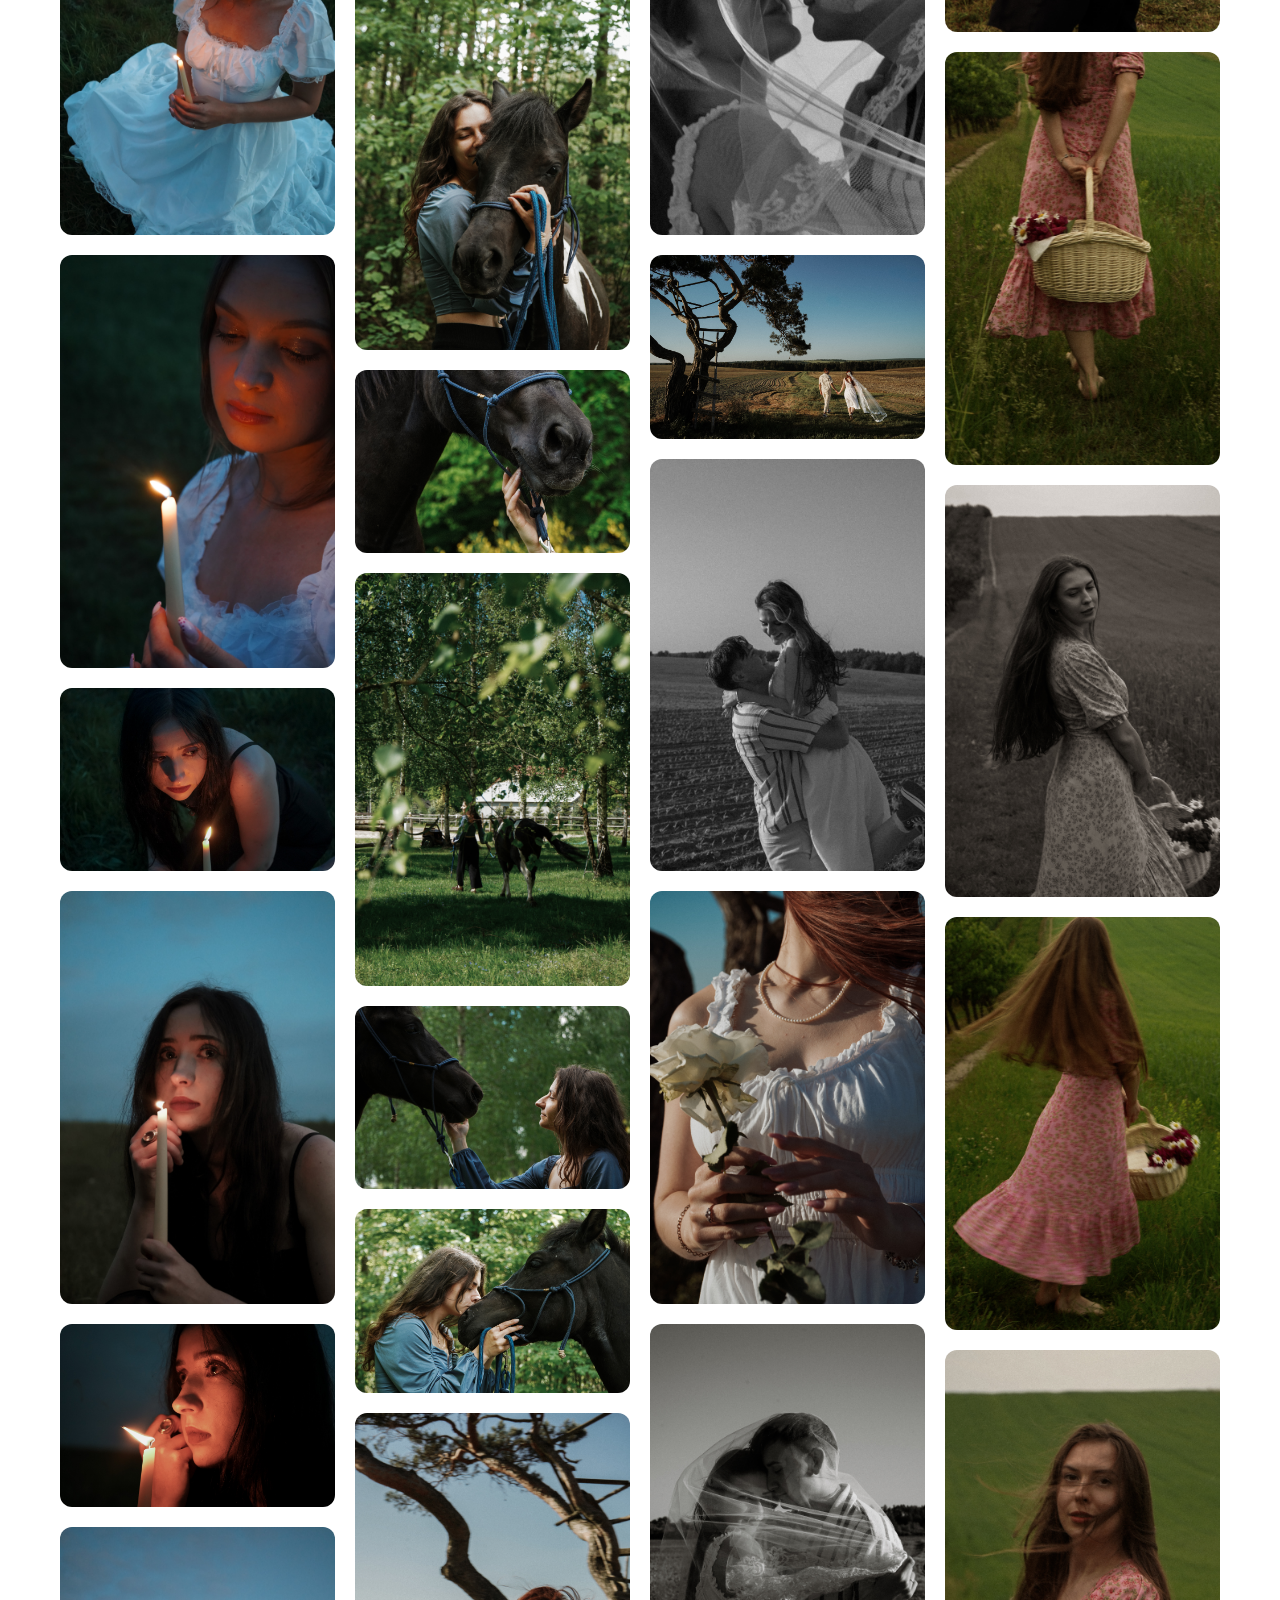
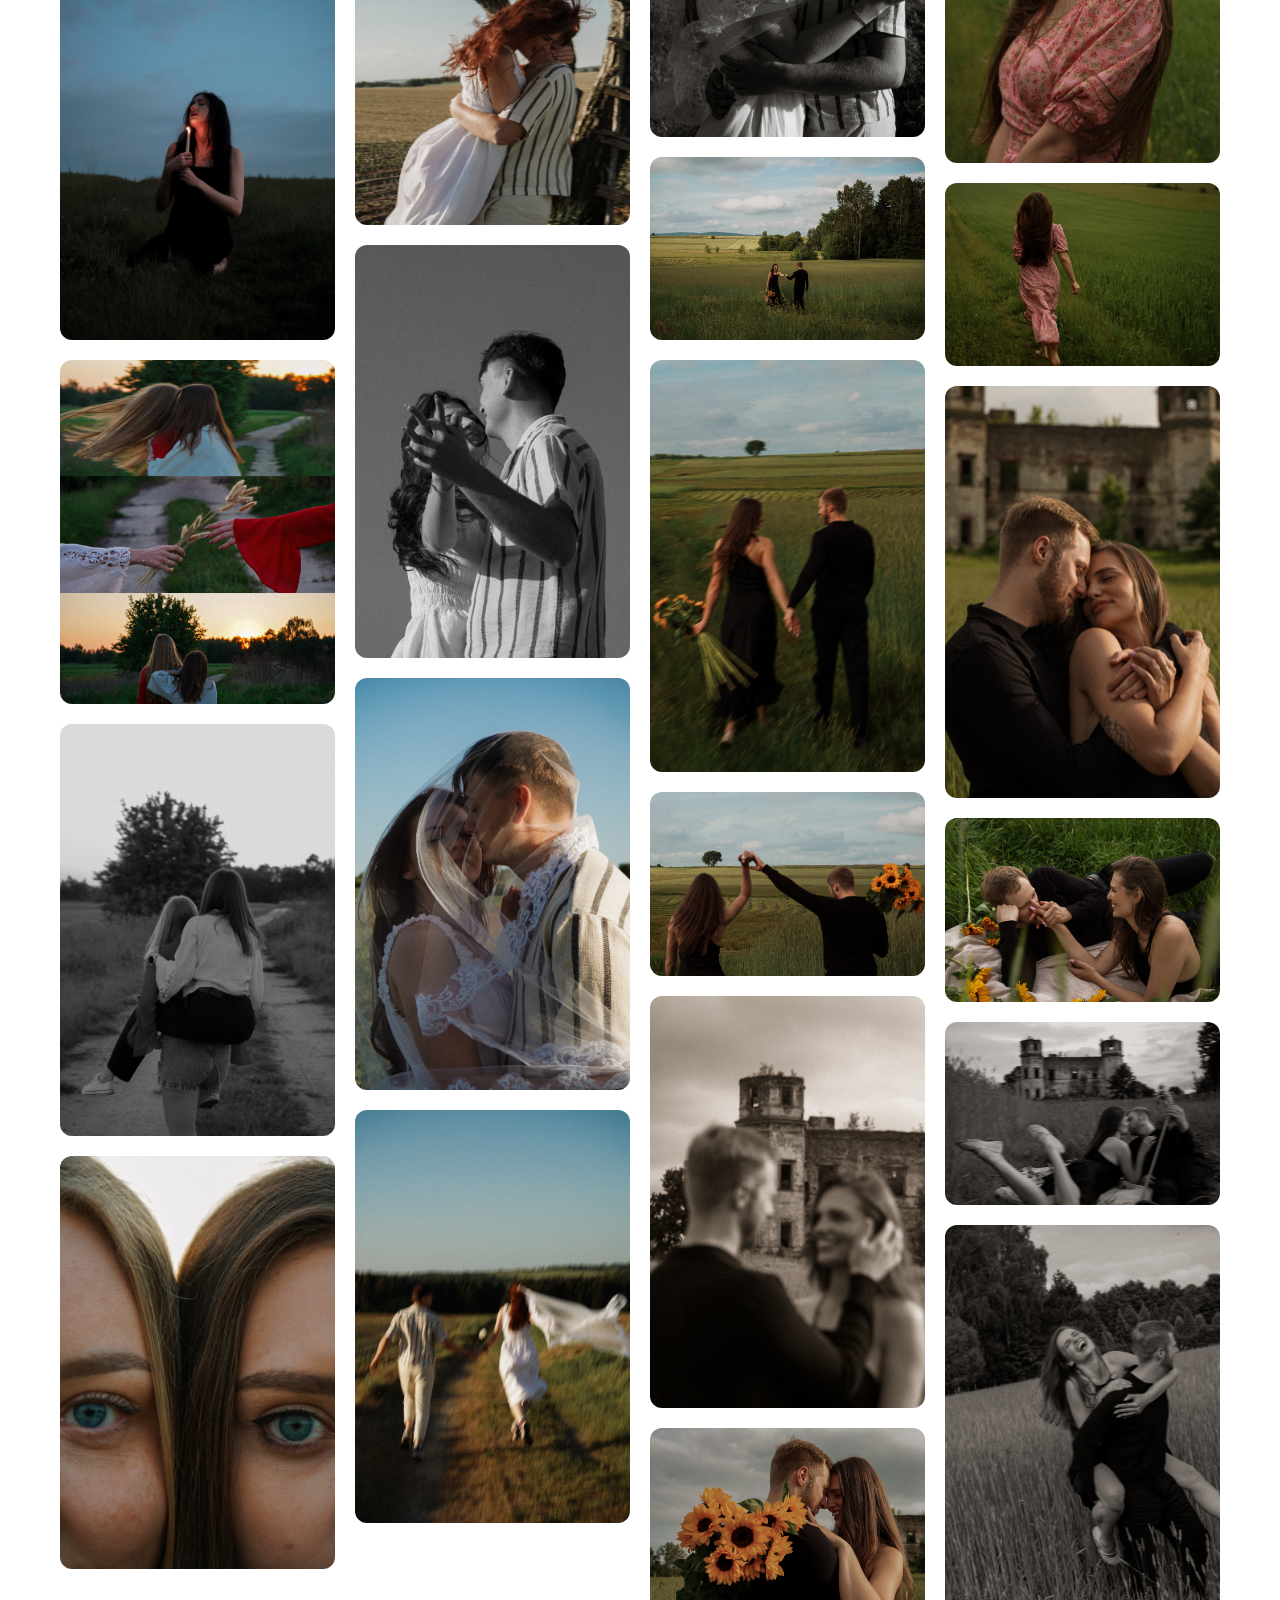
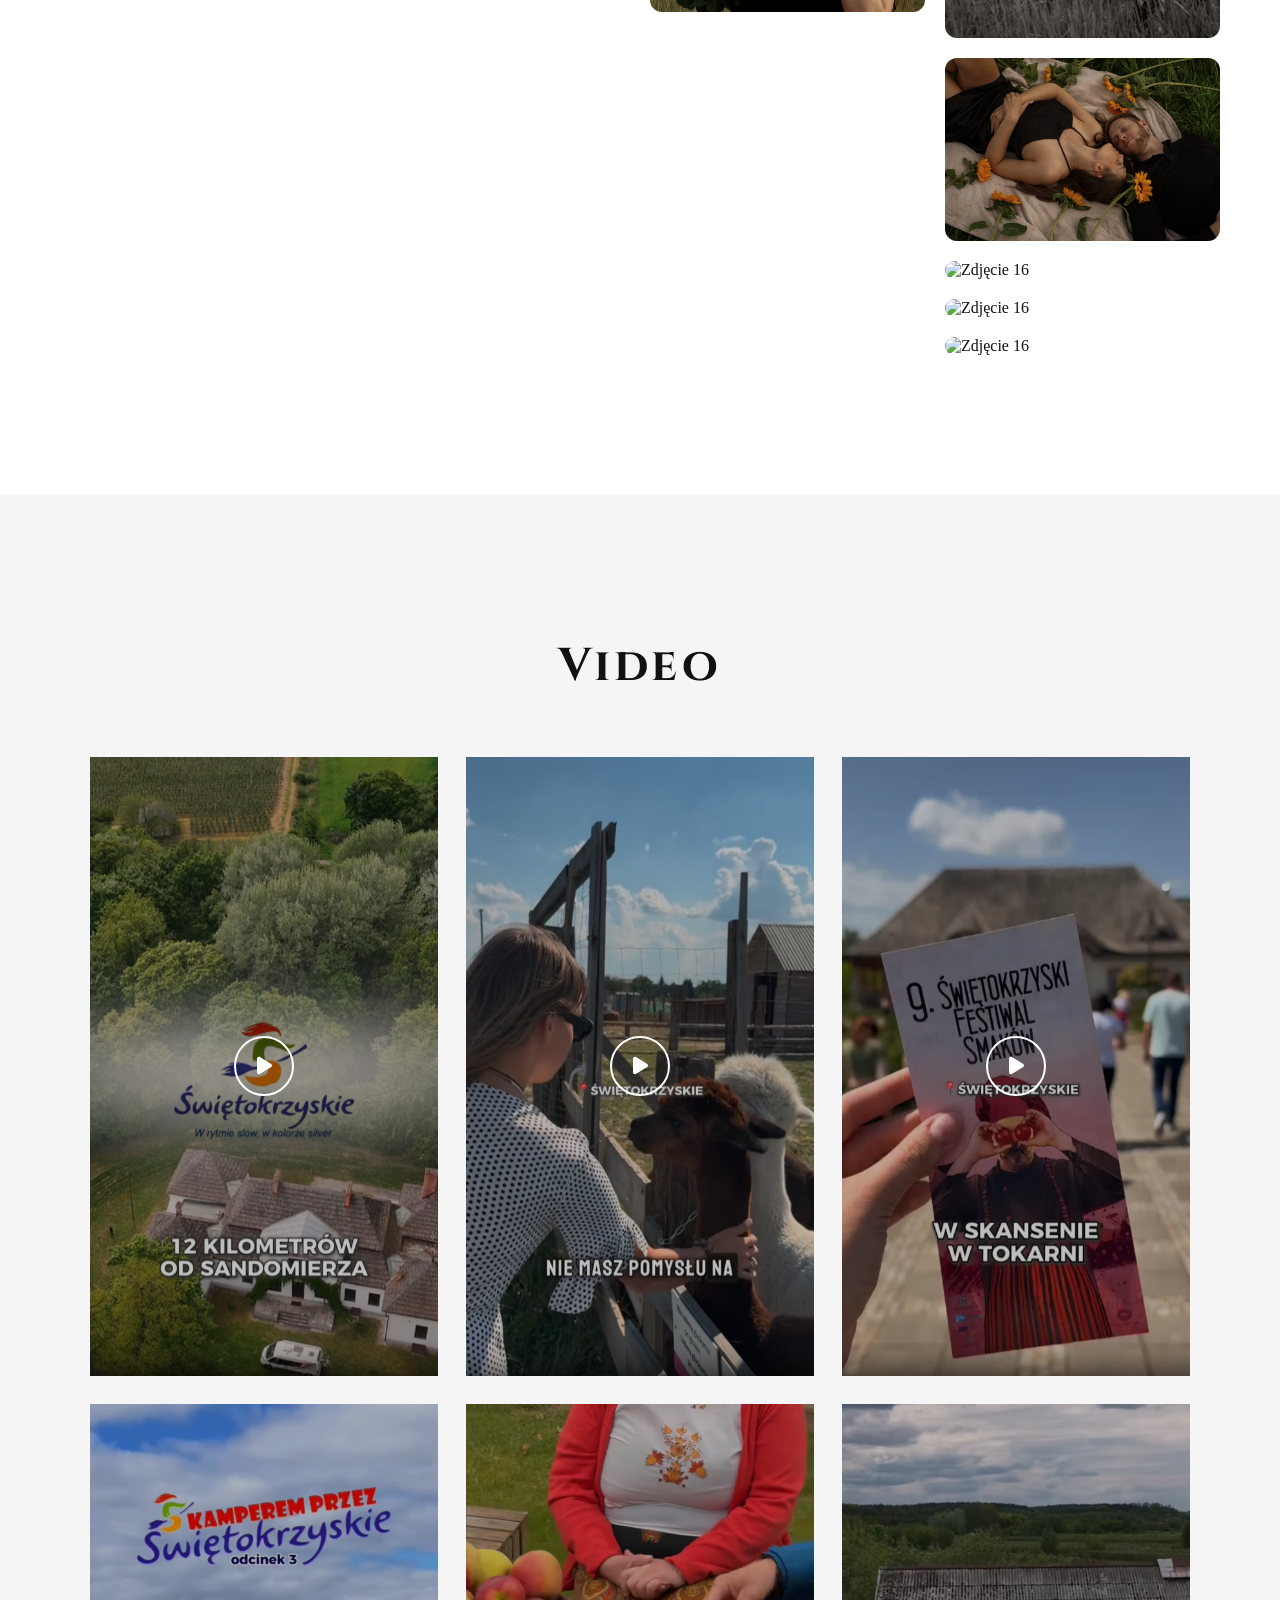
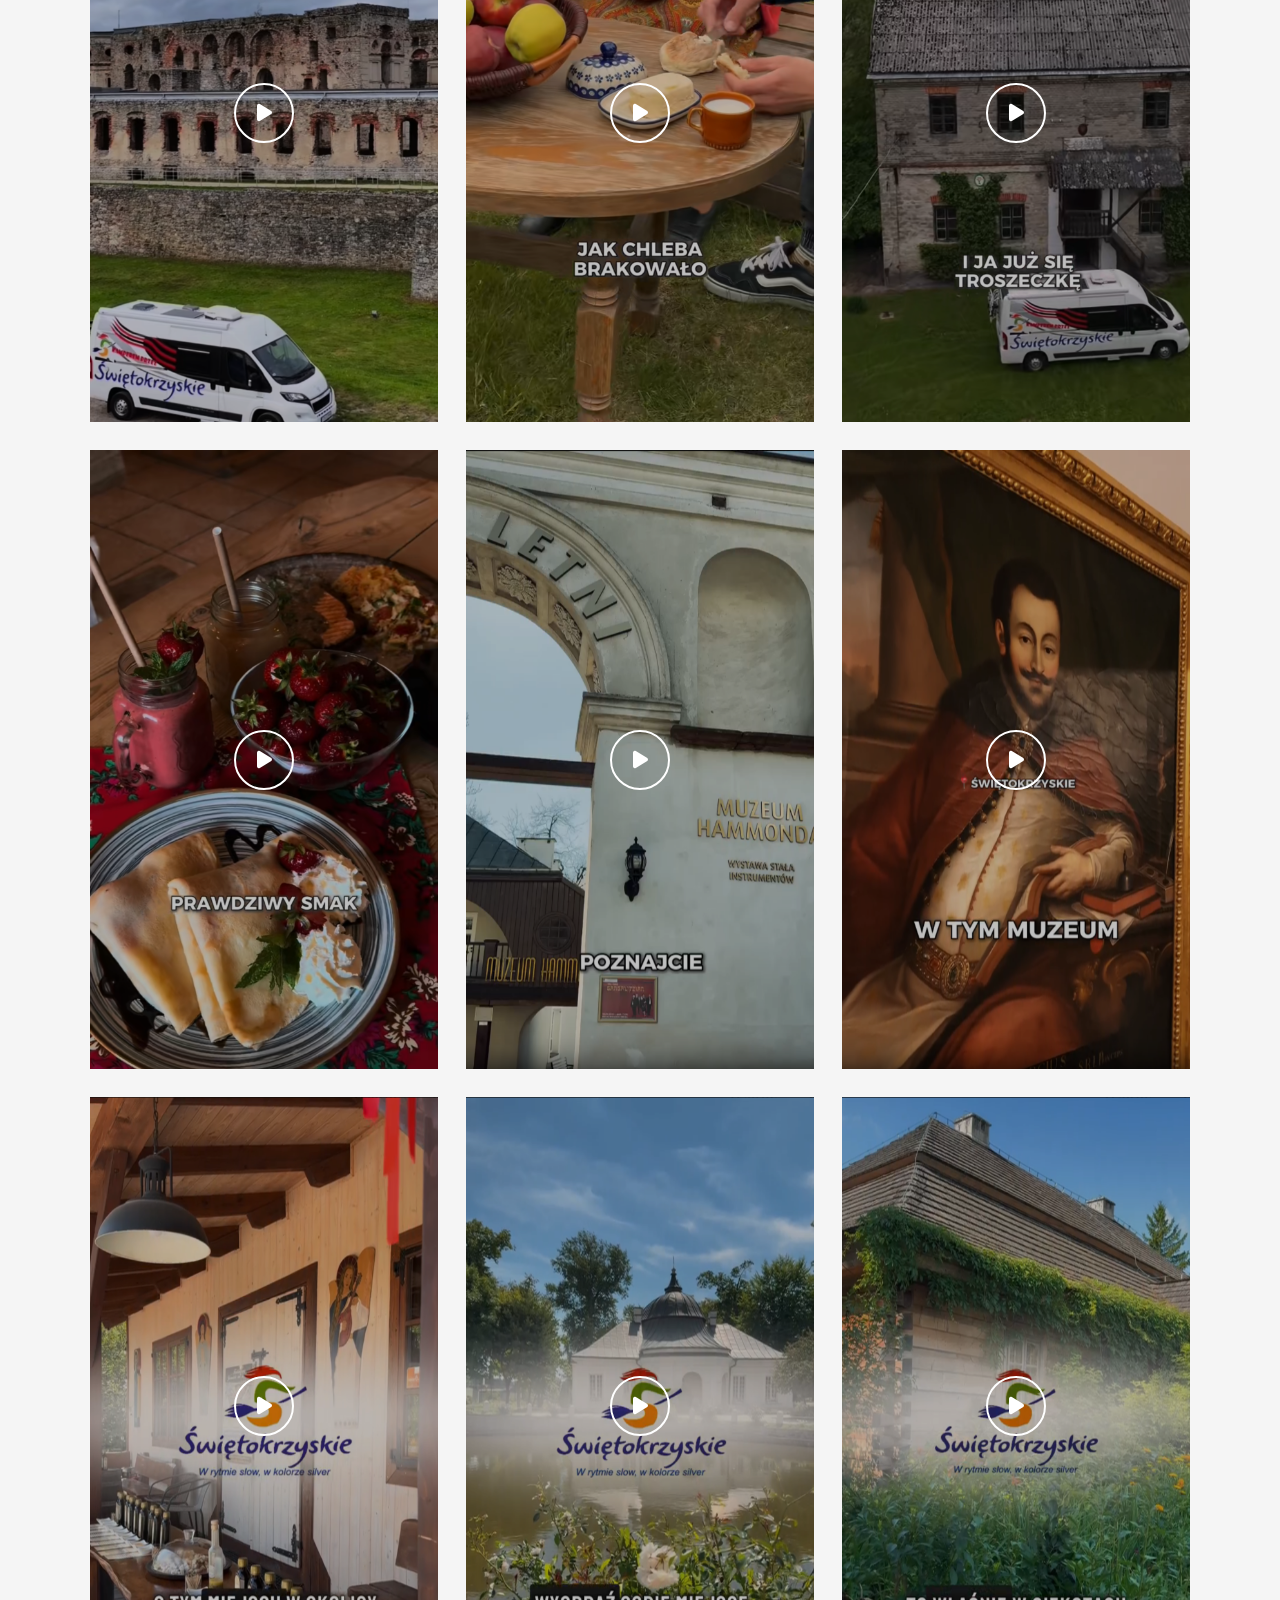
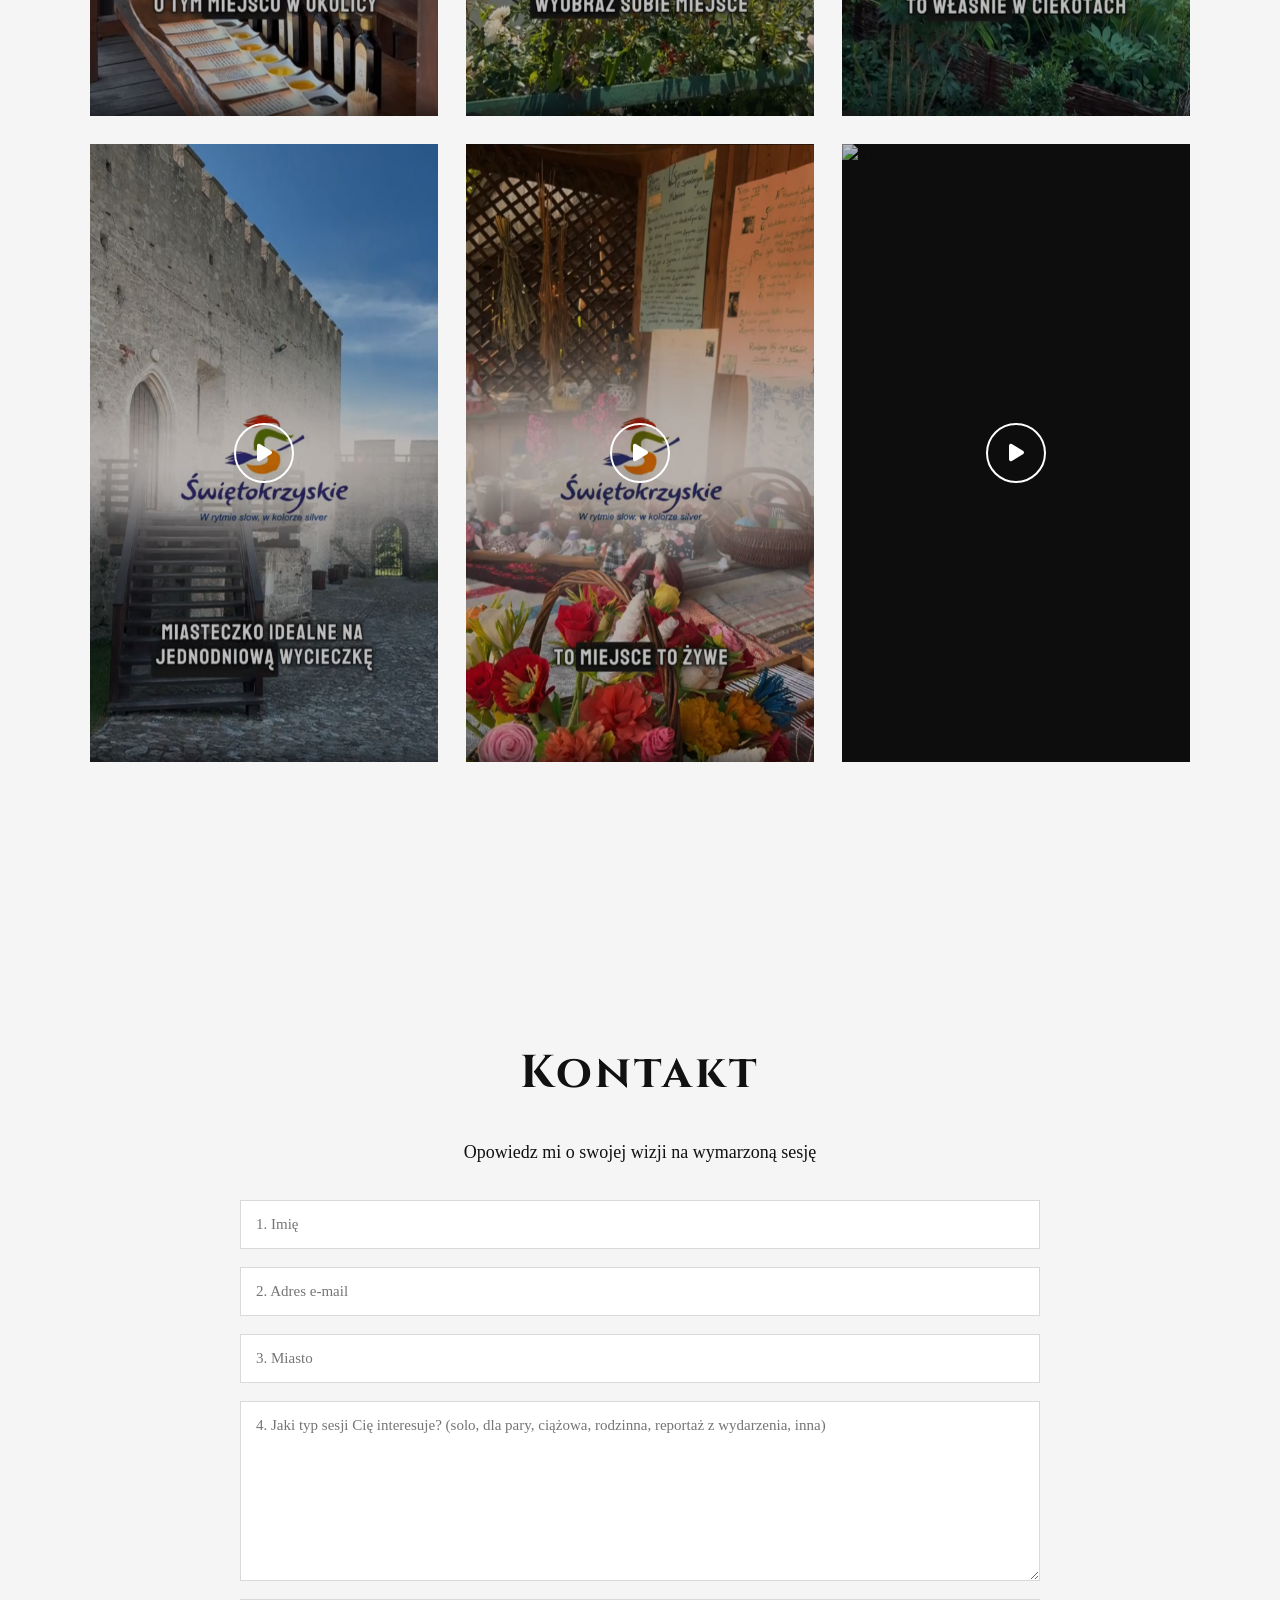
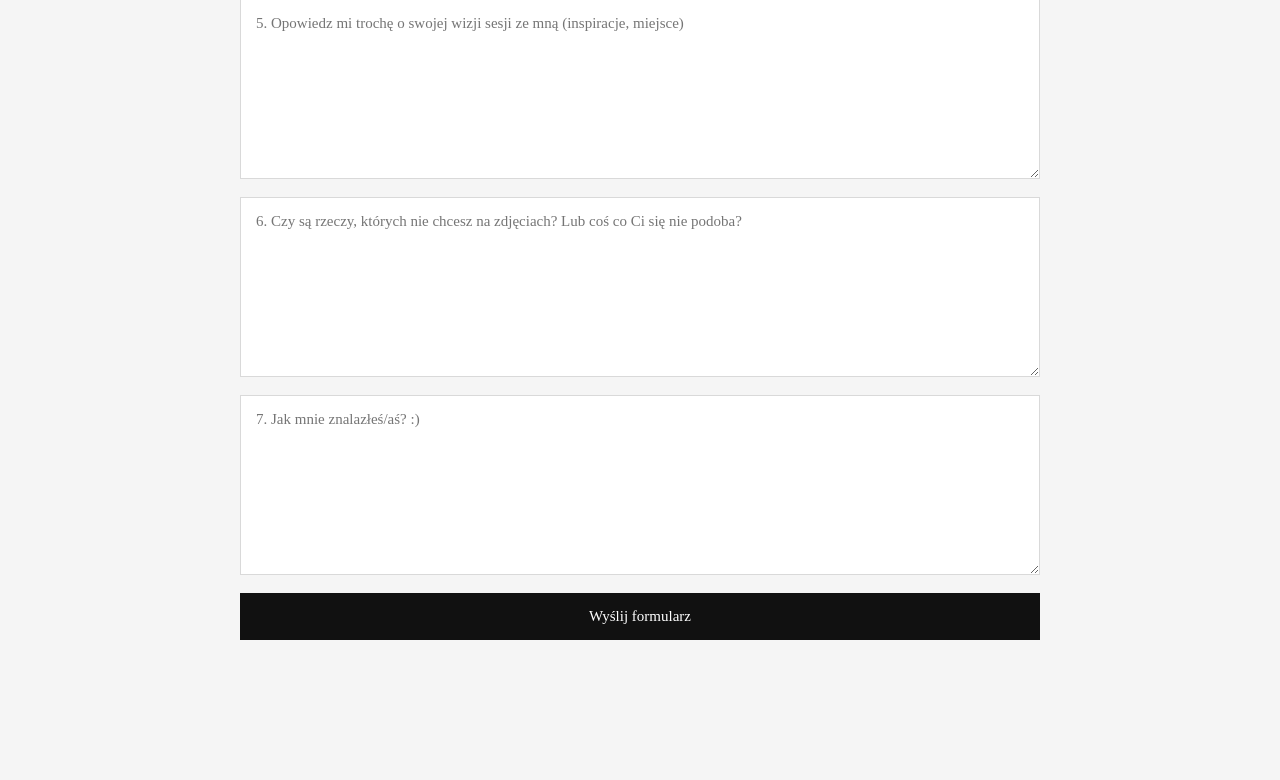
==== commit 4645e9e9: "Update index.html" ====
--- a/index.html
+++ b/index.html
@@ -215,6 +215,9 @@
         <img src="portfolio/foto/45.jpg" alt="Zdjęcie 14">
         <img src="portfolio/foto/46.jpg" alt="Zdjęcie 15">
         <img src="portfolio/foto/47.jpg" alt="Zdjęcie 16">
+        <img src="portfolio/foto/48.jpg" alt="Zdjęcie 16">
+        <img src="portfolio/foto/49.jpg" alt="Zdjęcie 16">
+        <img src="portfolio/foto/50.jpg" alt="Zdjęcie 16">
     </div>
         
 </section>
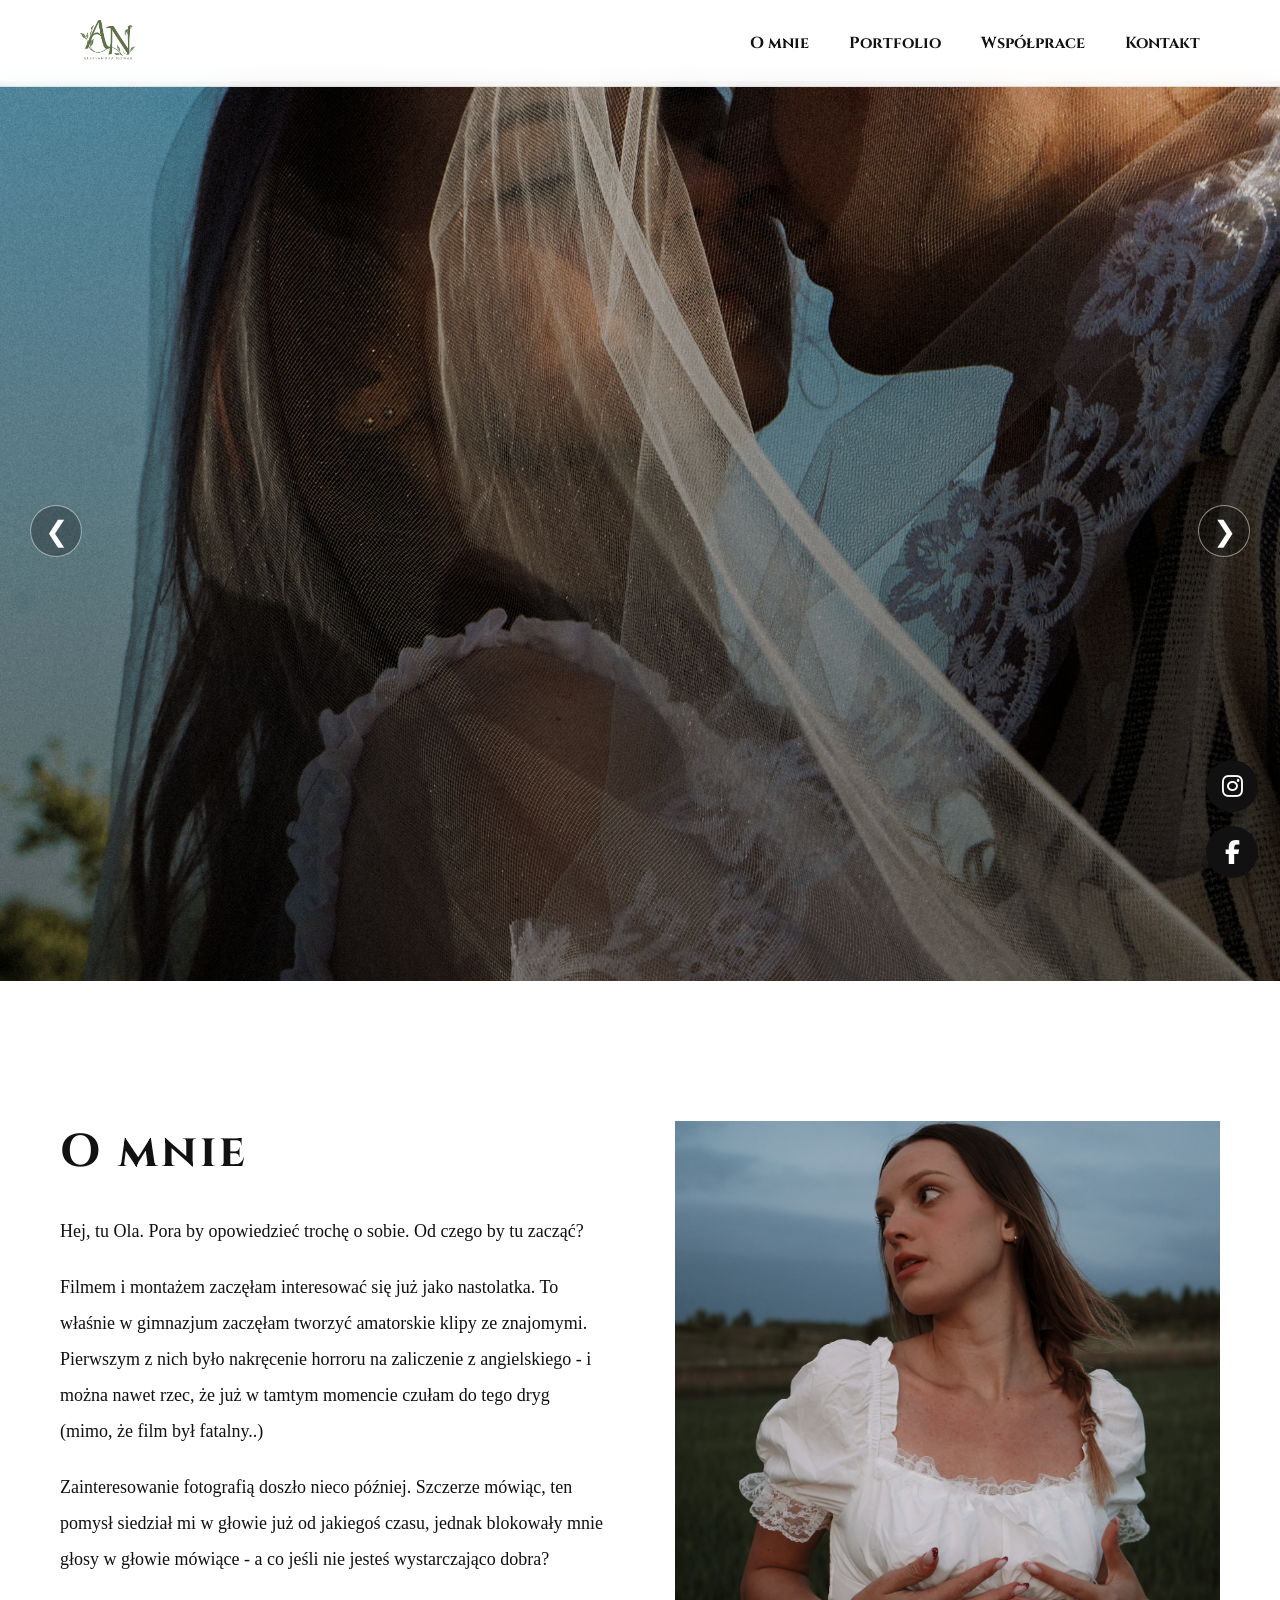
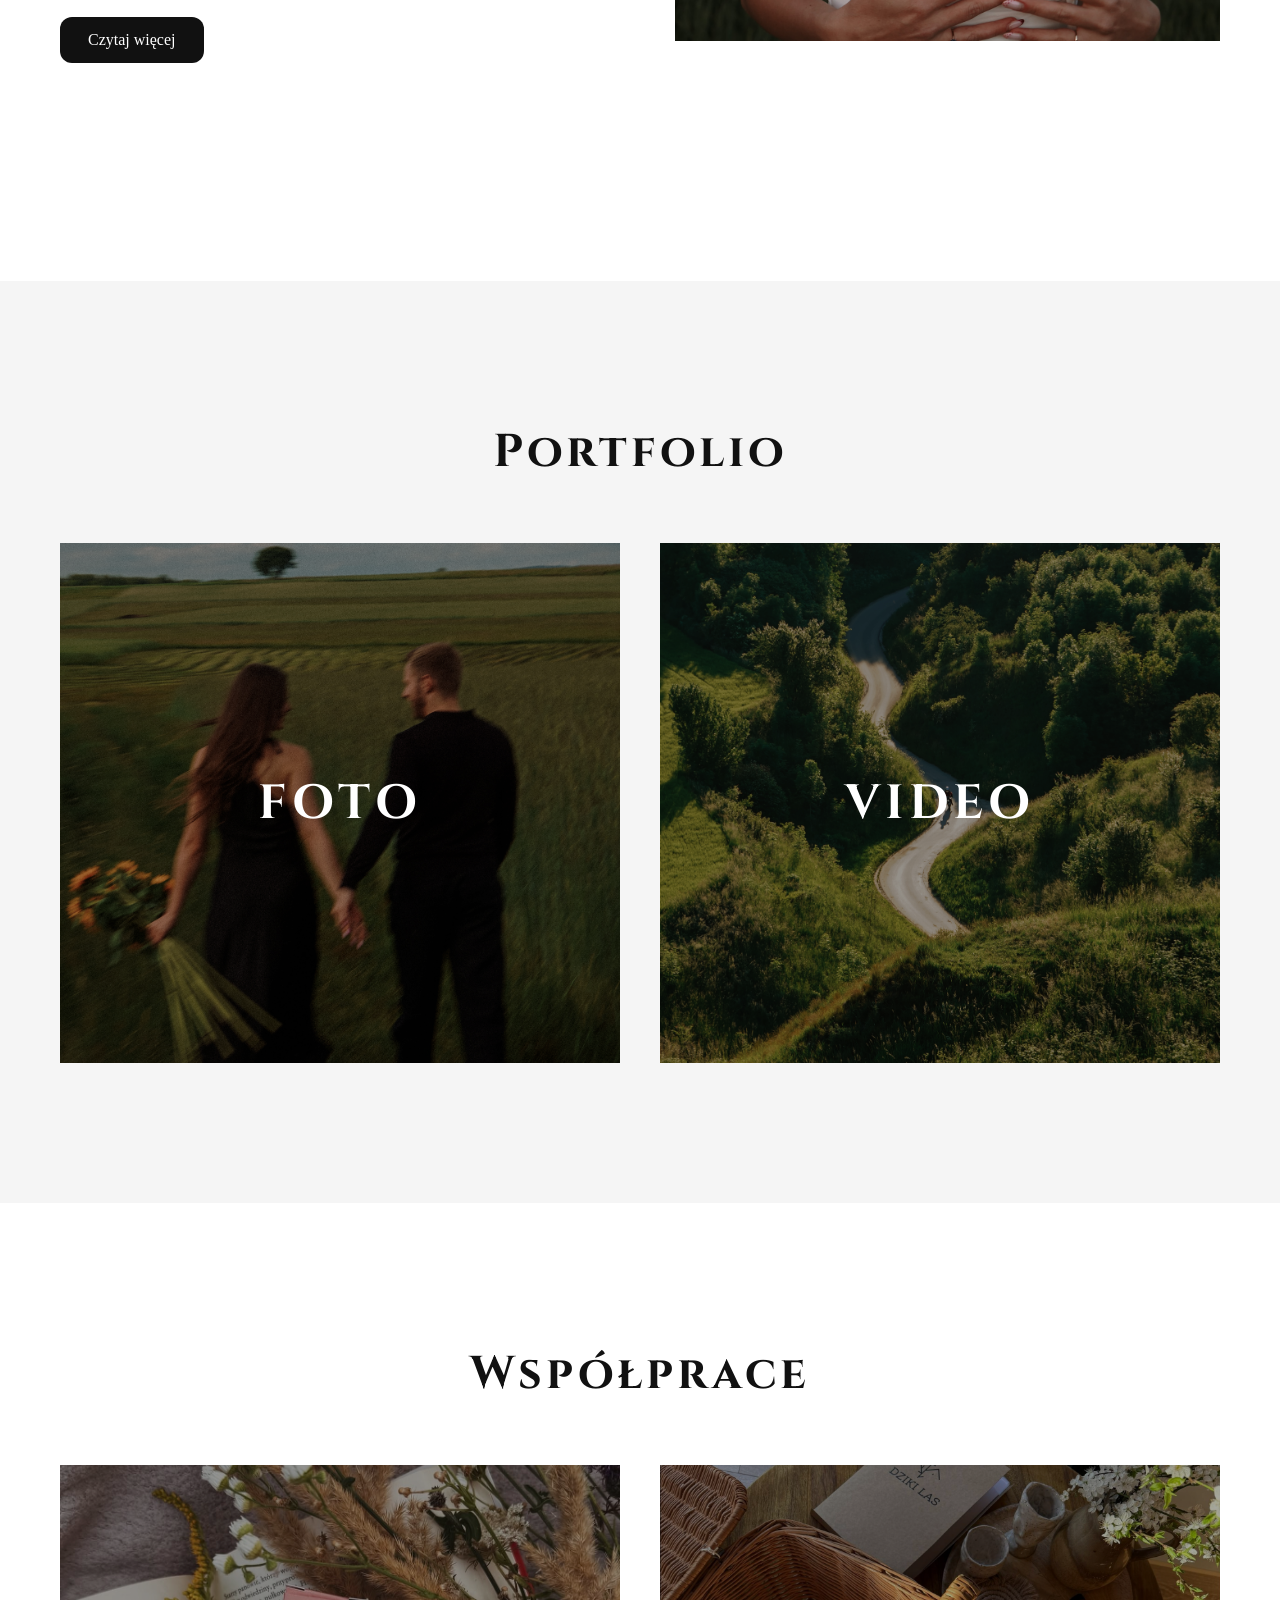
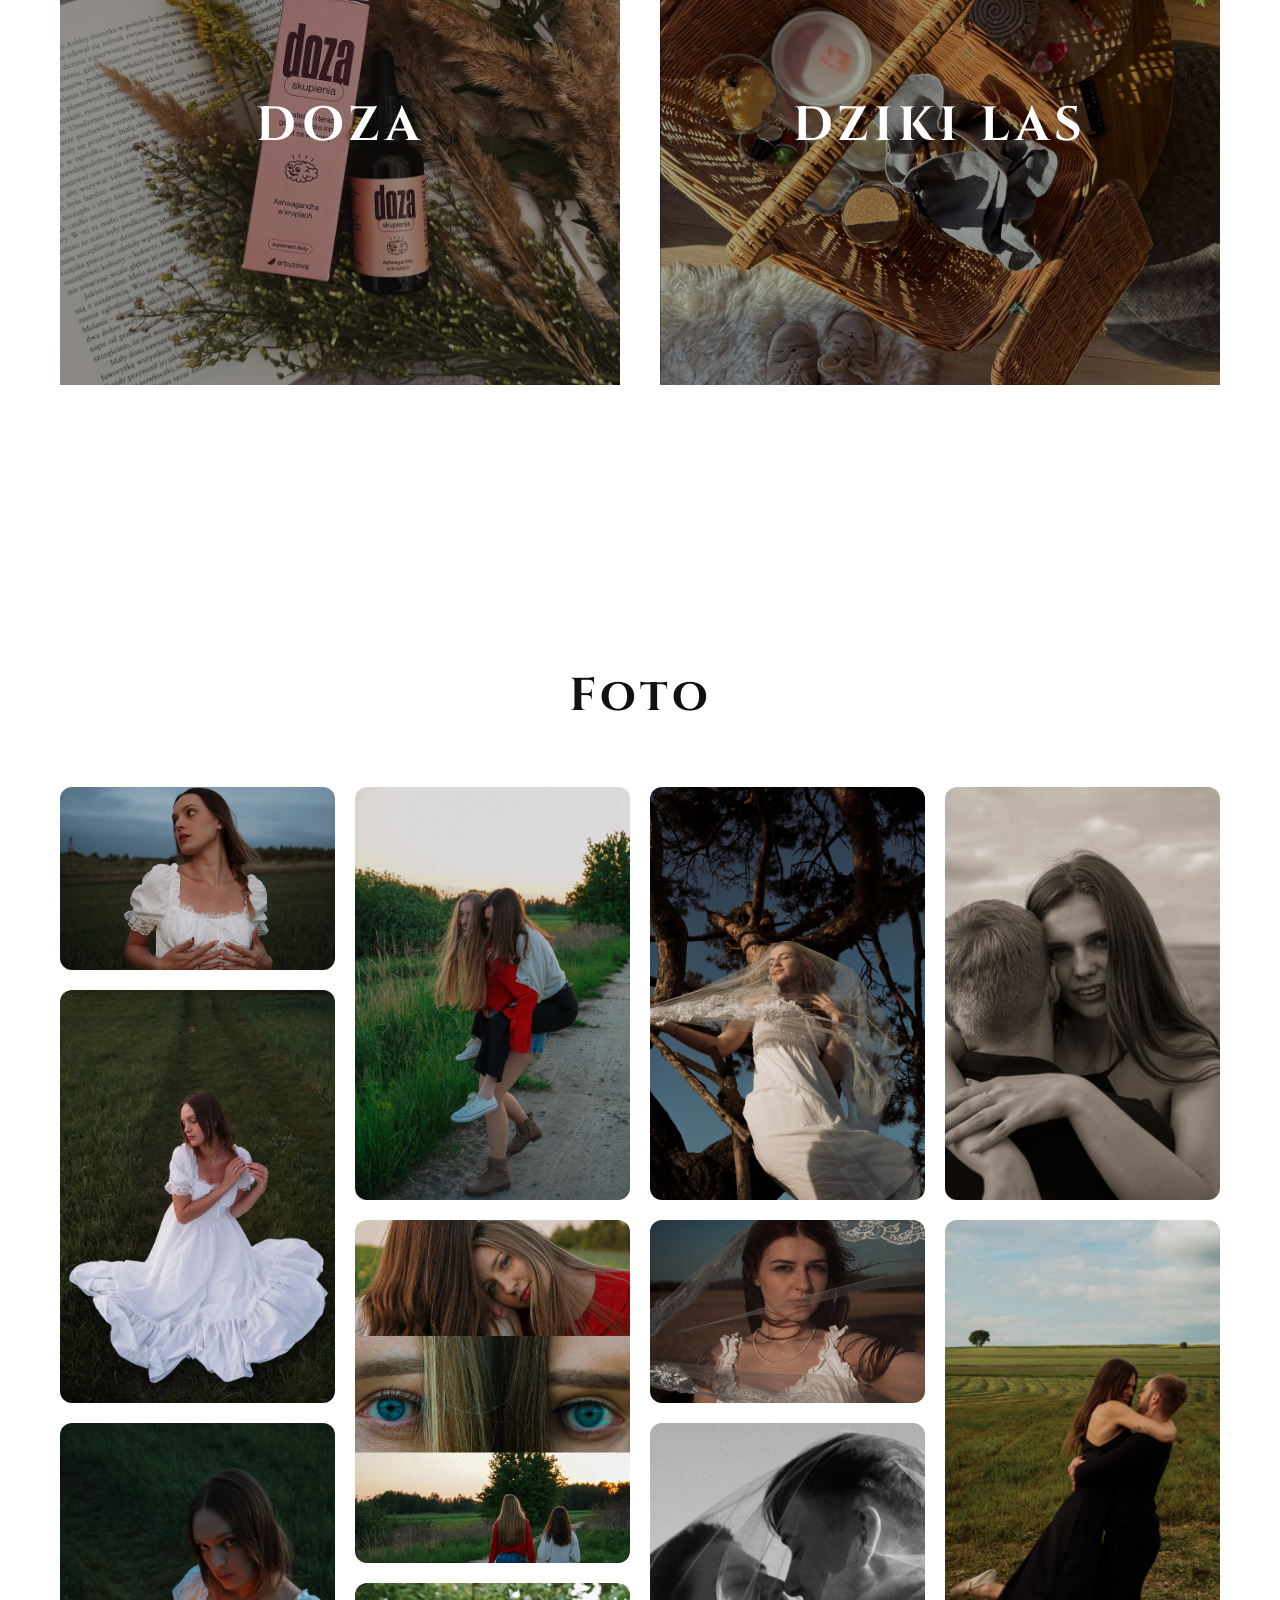
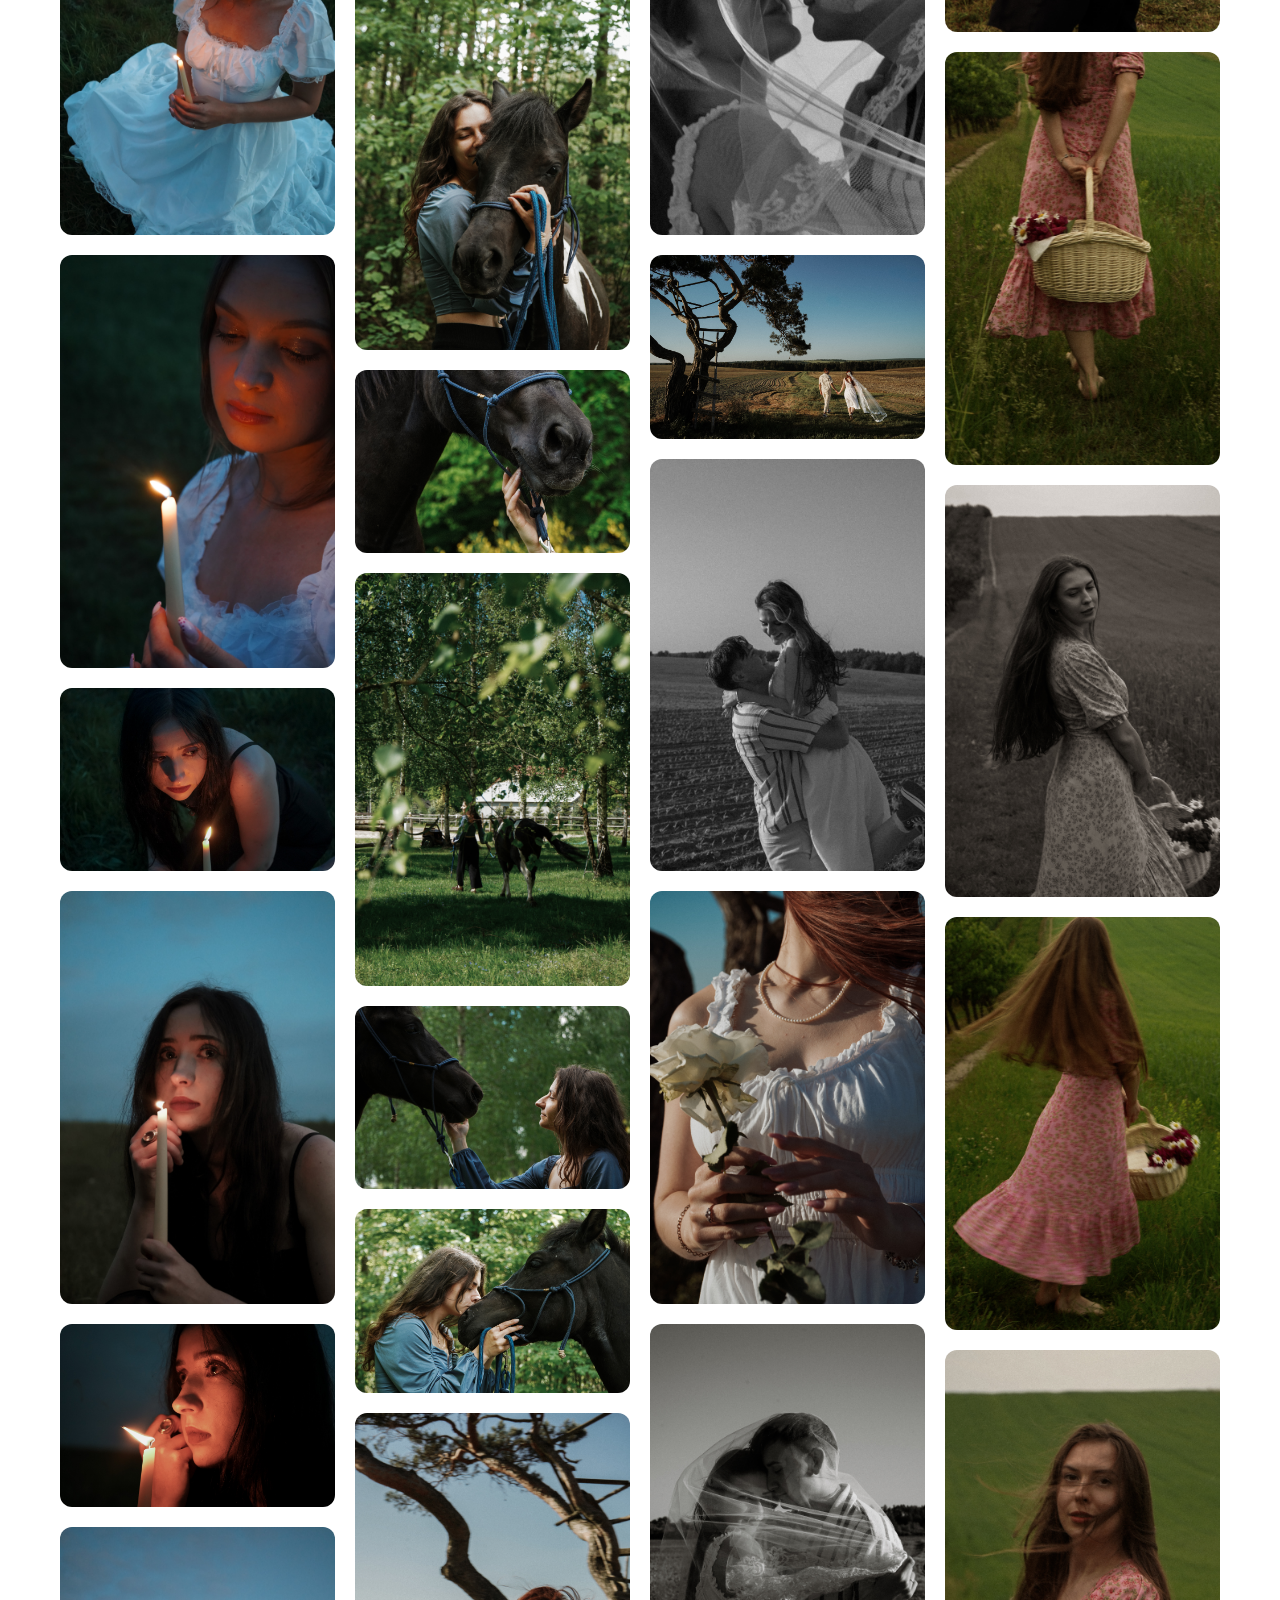
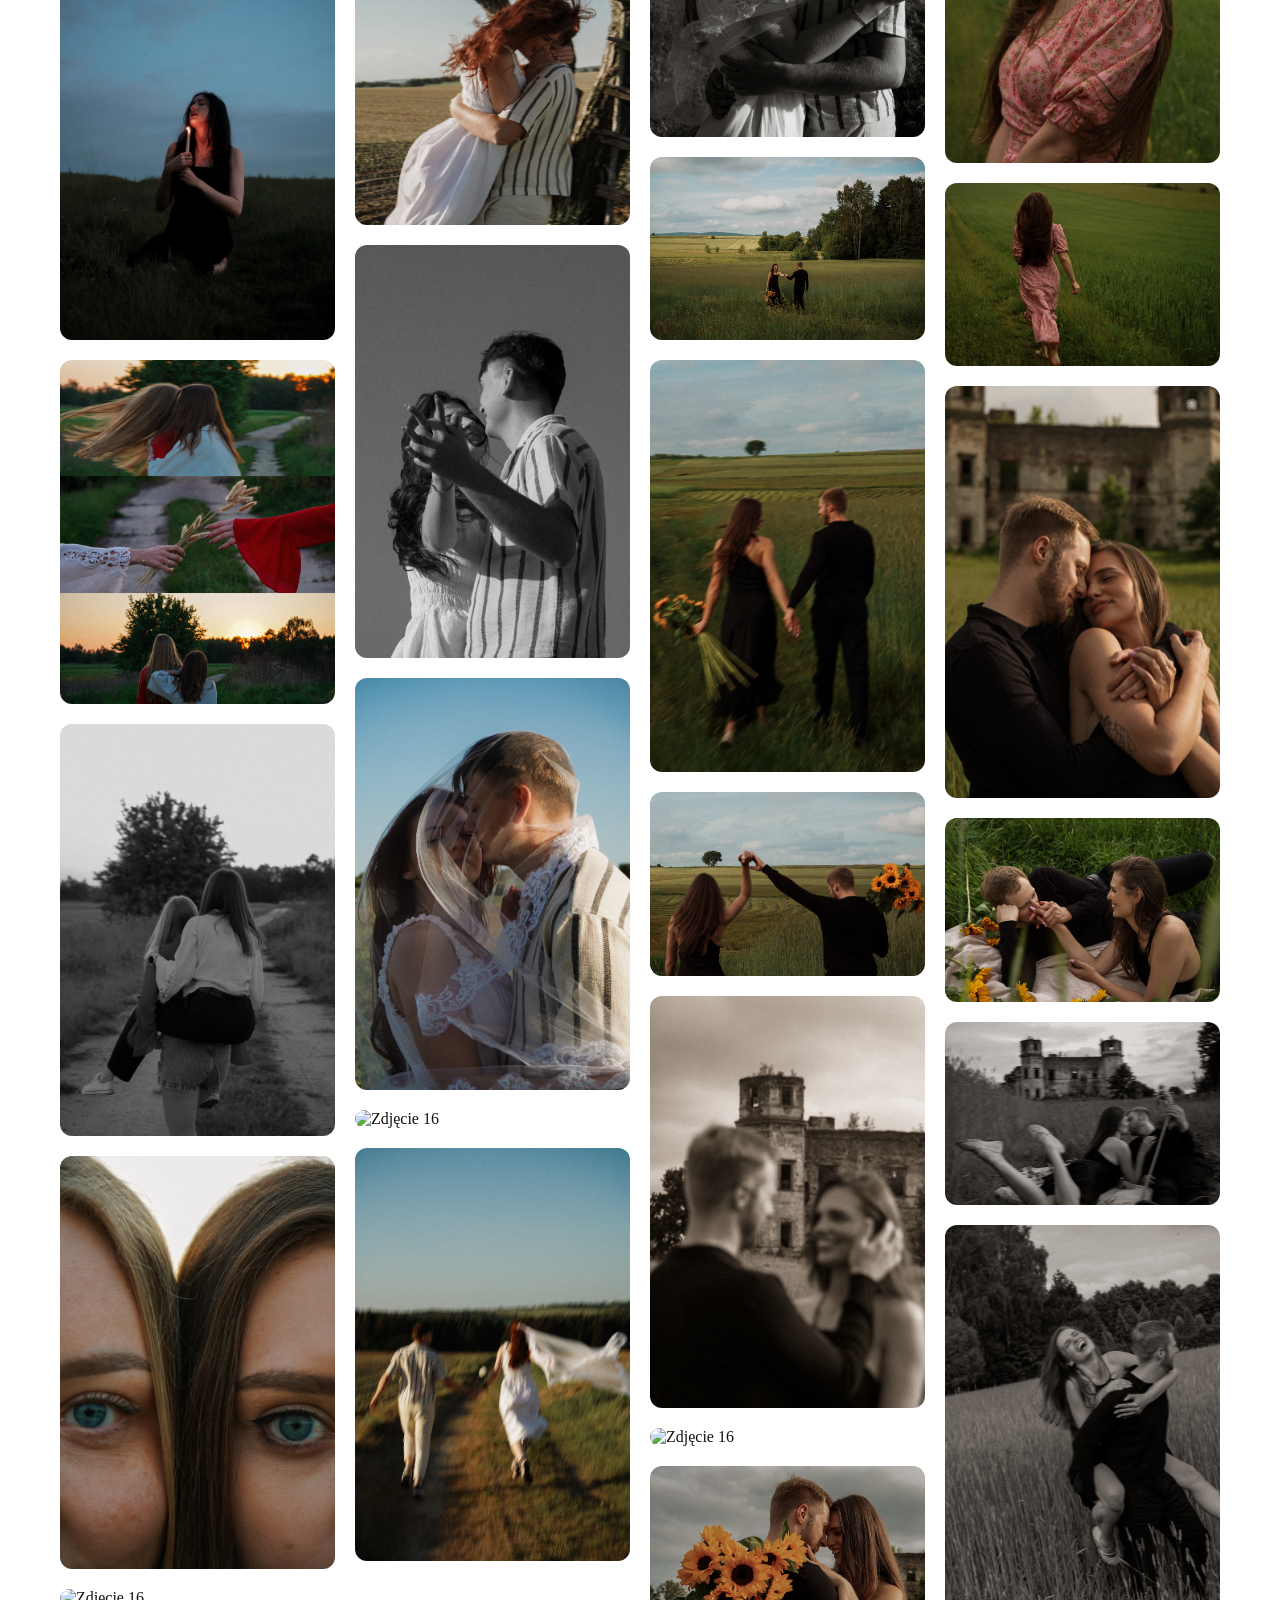
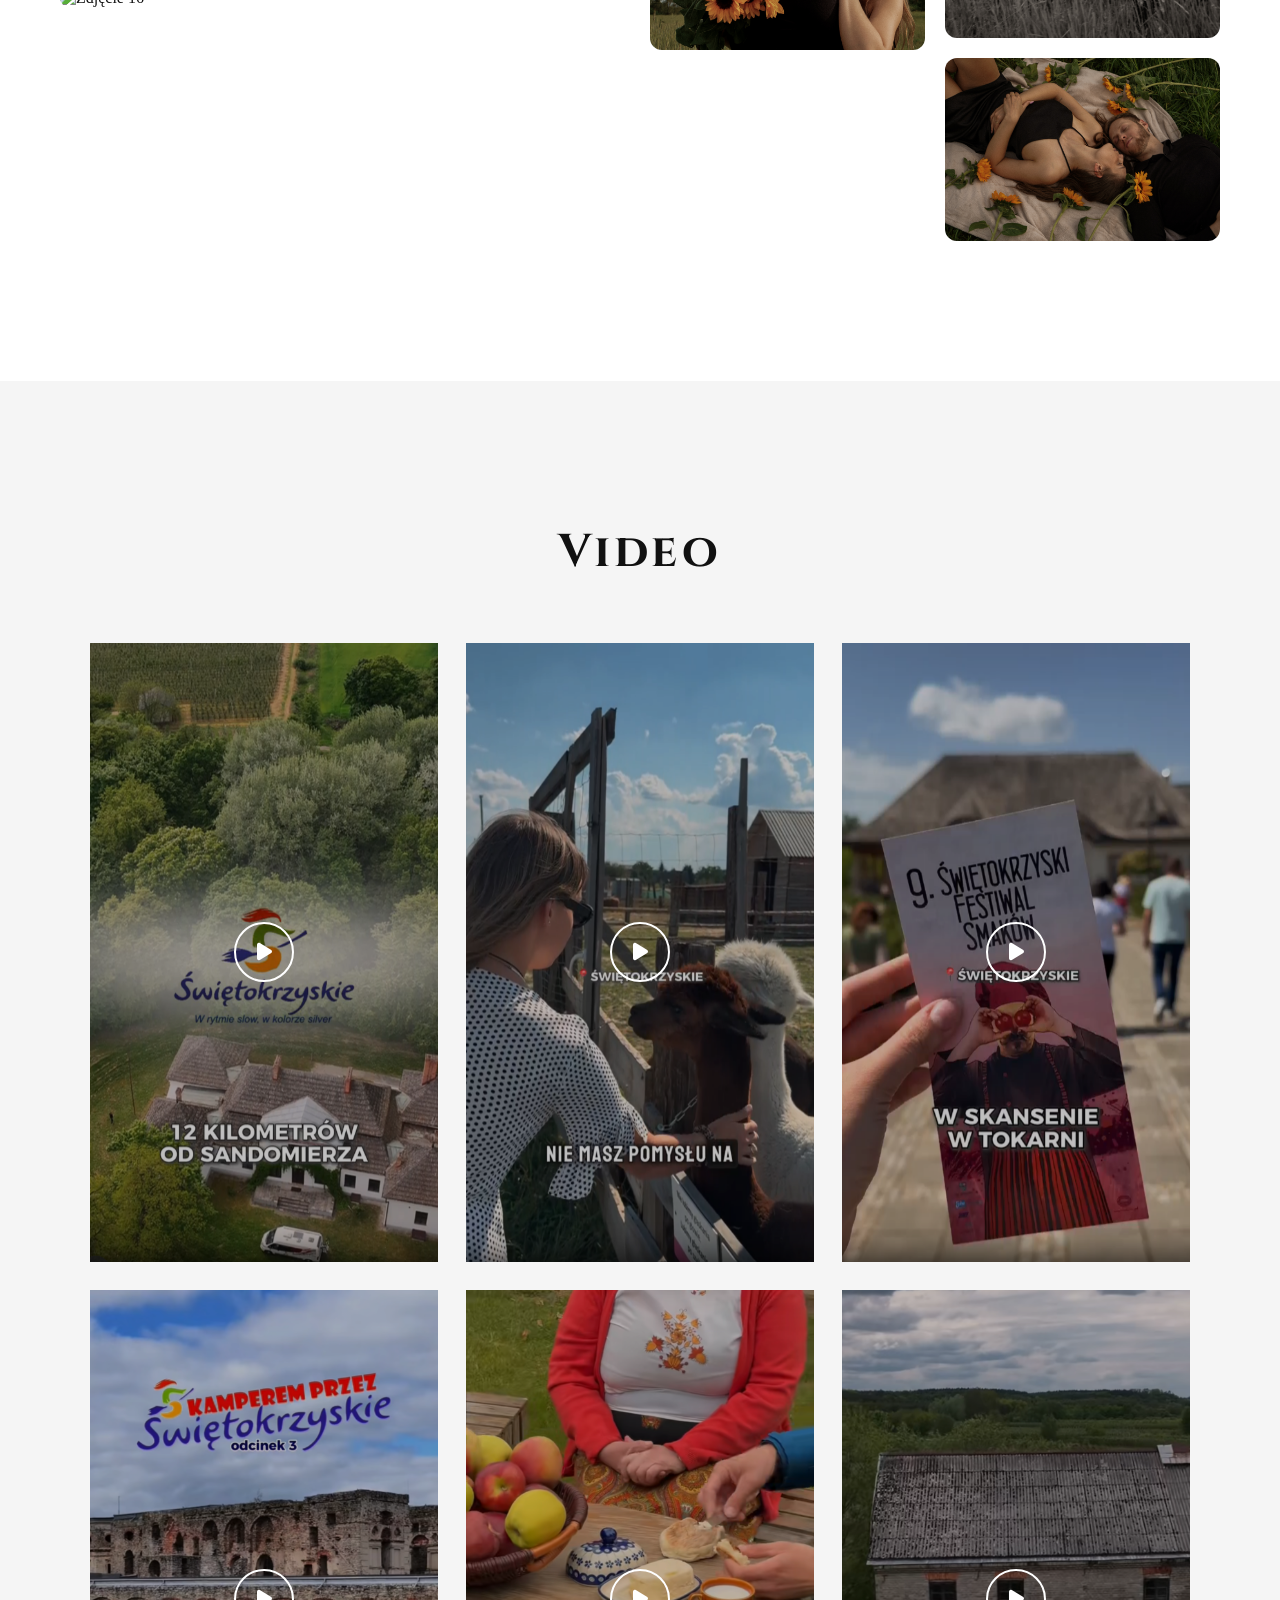
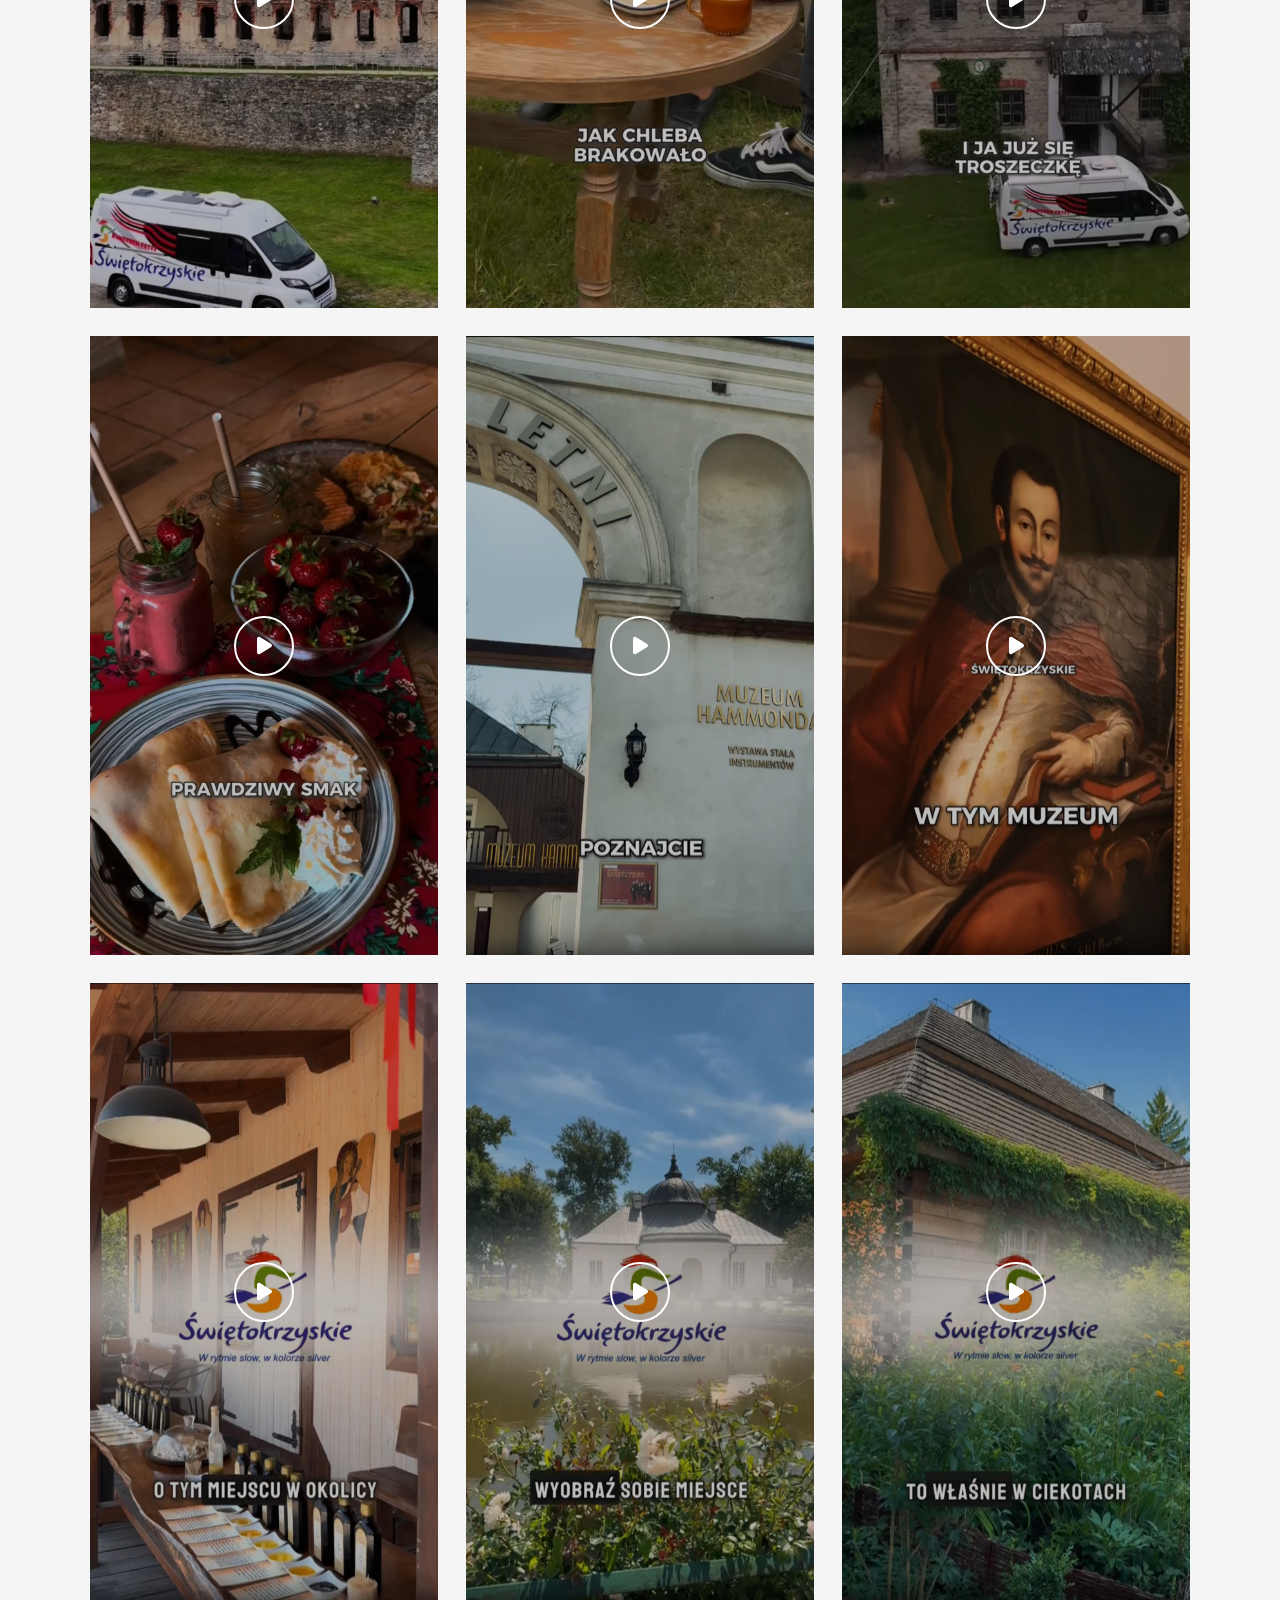
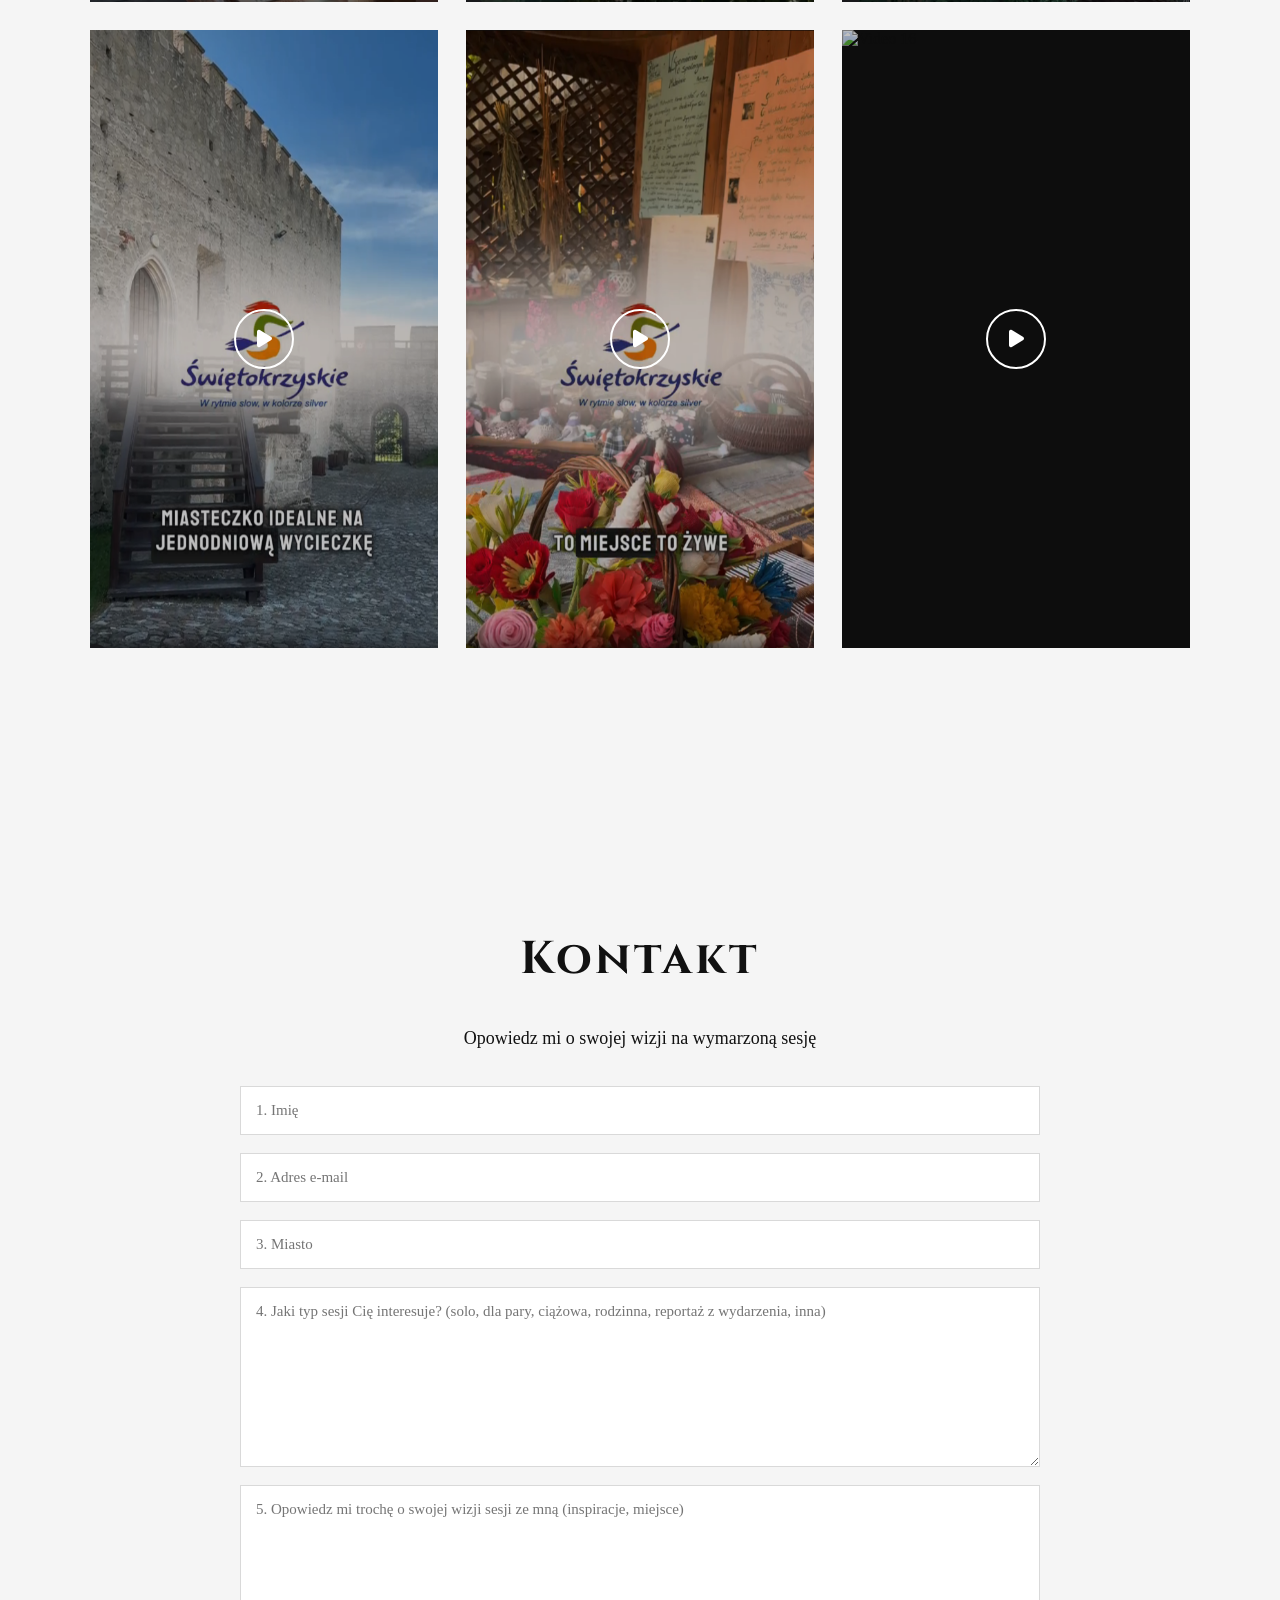
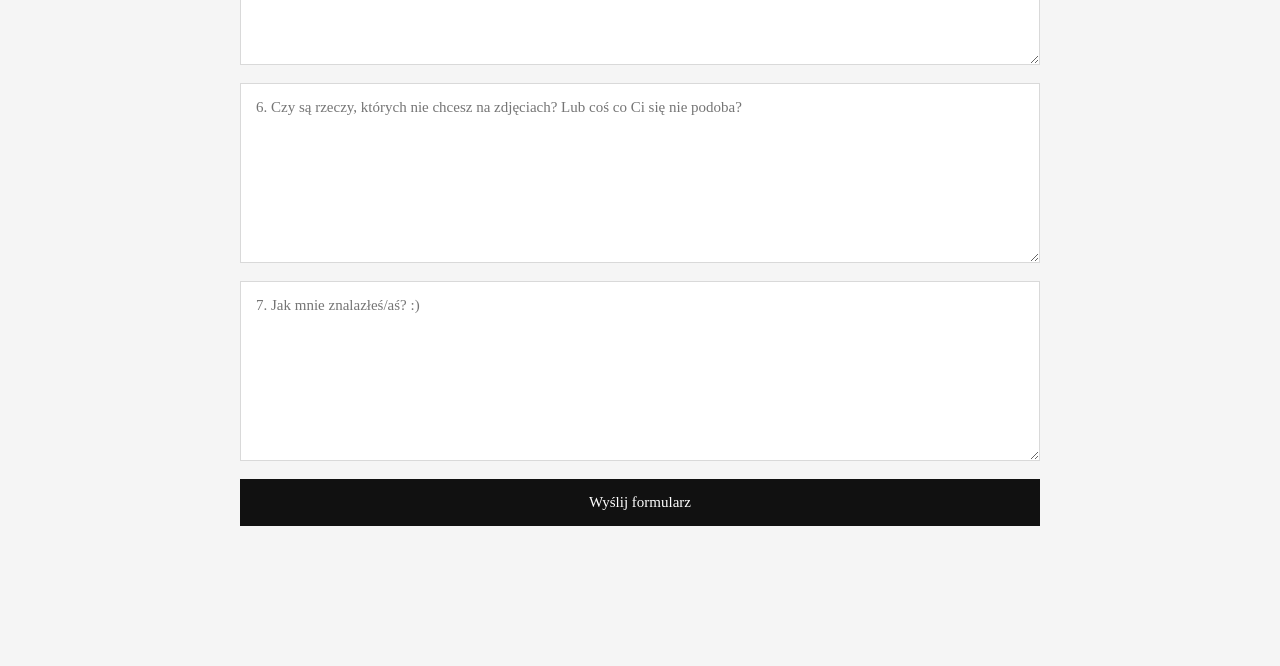
==== commit 031c1140: "Update index.html" ====
--- a/index.html
+++ b/index.html
@@ -180,6 +180,7 @@
         <img src="portfolio/foto/10.JPG" alt="Zdjęcie 10">
         <img src="portfolio/foto/11.JPG" alt="Zdjęcie 11">
         <img src="portfolio/foto/12.JPG" alt="Zdjęcie 12">
+         <img src="portfolio/foto/48.jpg" alt="Zdjęcie 16">
         <img src="portfolio/foto/13.JPG" alt="Zdjęcie 13">
         <img src="portfolio/foto/14.JPG" alt="Zdjęcie 14">
         <img src="portfolio/foto/15.jpg" alt="Zdjęcie 15">
@@ -190,6 +191,7 @@
         <img src="portfolio/foto/20.jpg" alt="Zdjęcie 5">
         <img src="portfolio/foto/21.jpg" alt="Zdjęcie 6">
         <img src="portfolio/foto/22.jpg" alt="Zdjęcie 7">
+         <img src="portfolio/foto/49.jpg" alt="Zdjęcie 16">
         <img src="portfolio/foto/23.jpg" alt="Zdjęcie 8">
         <img src="portfolio/foto/24.jpg" alt="Zdjęcie 9">
         <img src="portfolio/foto/25.jpg" alt="Zdjęcie 10">
@@ -202,6 +204,7 @@
         <img src="portfolio/foto/32.jpg" alt="Zdjęcie 16">
         <img src="portfolio/foto/33.jpg" alt="Zdjęcie 2">
         <img src="portfolio/foto/34.jpg" alt="Zdjęcie 3">
+         <img src="portfolio/foto/50.jpg" alt="Zdjęcie 16">
         <img src="portfolio/foto/35.jpg" alt="Zdjęcie 4">
         <img src="portfolio/foto/36.jpg" alt="Zdjęcie 5">
         <img src="portfolio/foto/37.jpg" alt="Zdjęcie 6">
@@ -215,9 +218,8 @@
         <img src="portfolio/foto/45.jpg" alt="Zdjęcie 14">
         <img src="portfolio/foto/46.jpg" alt="Zdjęcie 15">
         <img src="portfolio/foto/47.jpg" alt="Zdjęcie 16">
-        <img src="portfolio/foto/48.jpg" alt="Zdjęcie 16">
-        <img src="portfolio/foto/49.jpg" alt="Zdjęcie 16">
-        <img src="portfolio/foto/50.jpg" alt="Zdjęcie 16">
+        
+    
     </div>
         
 </section>
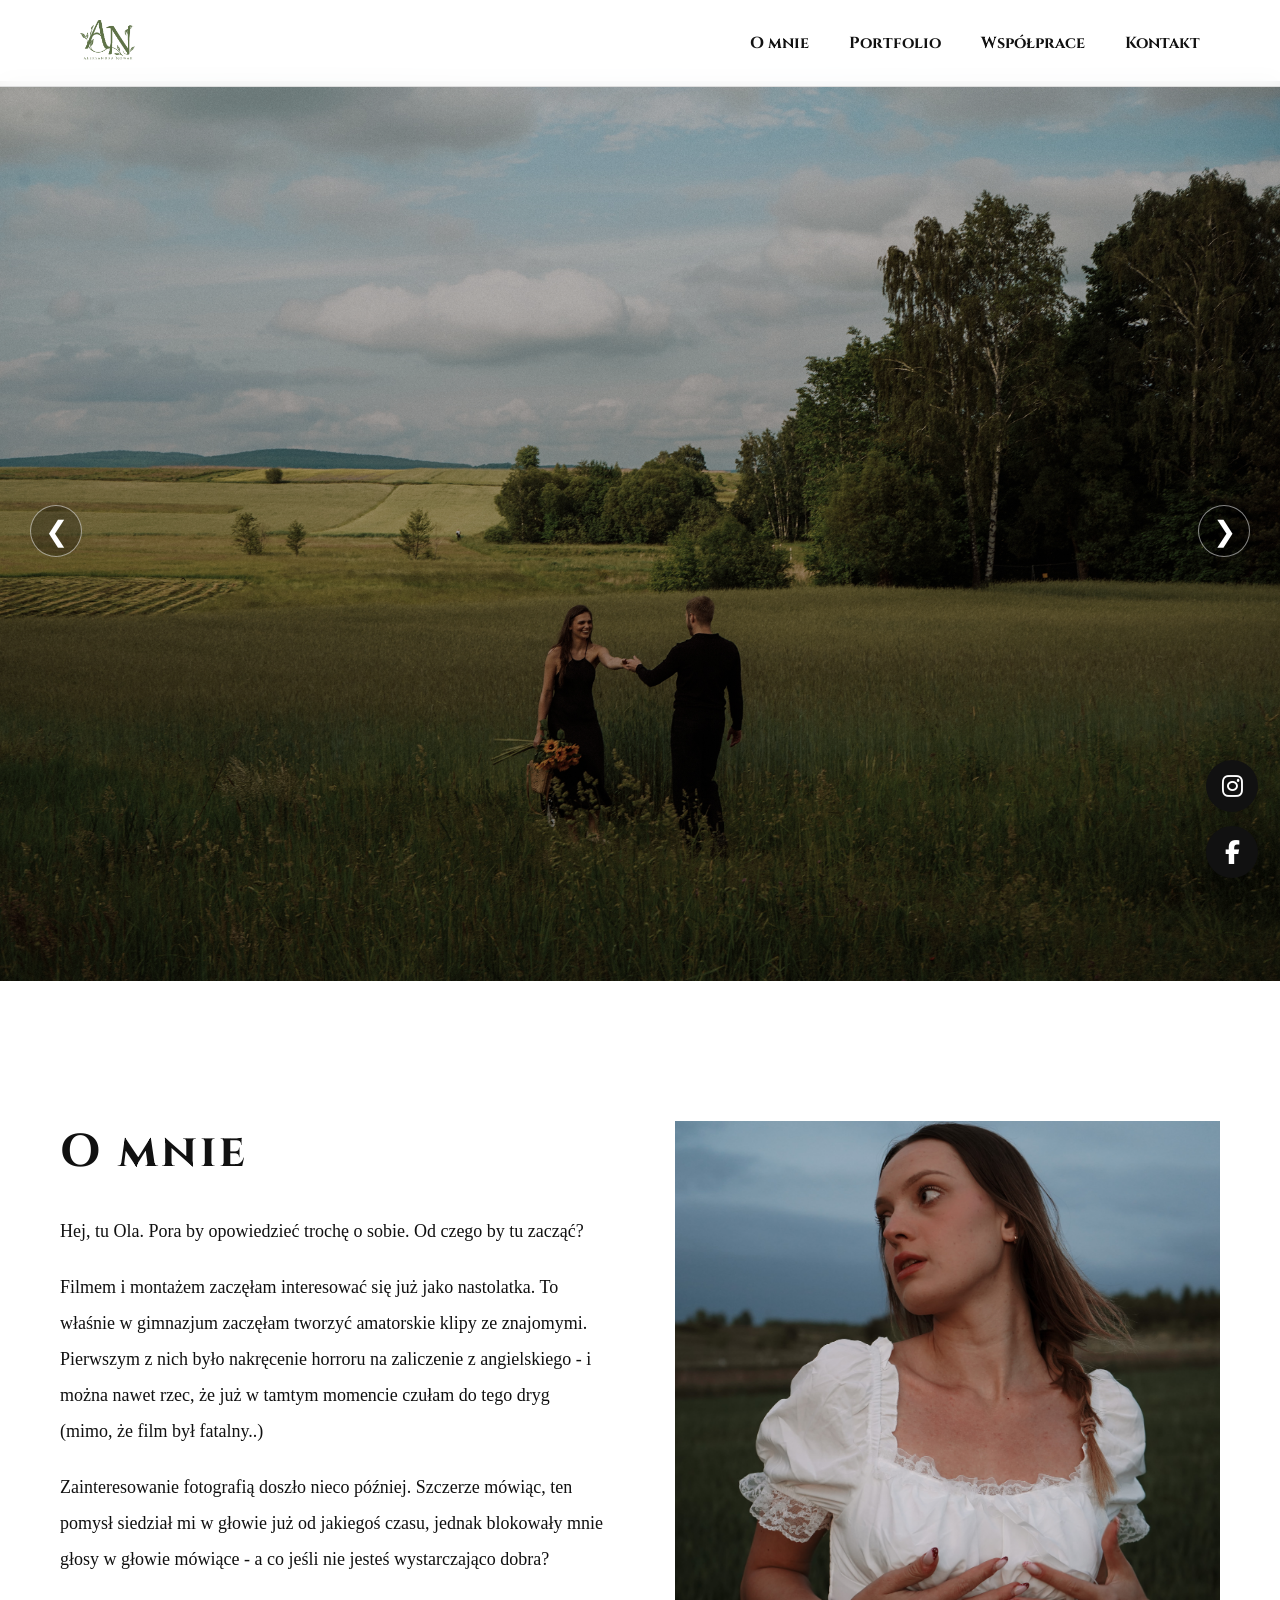
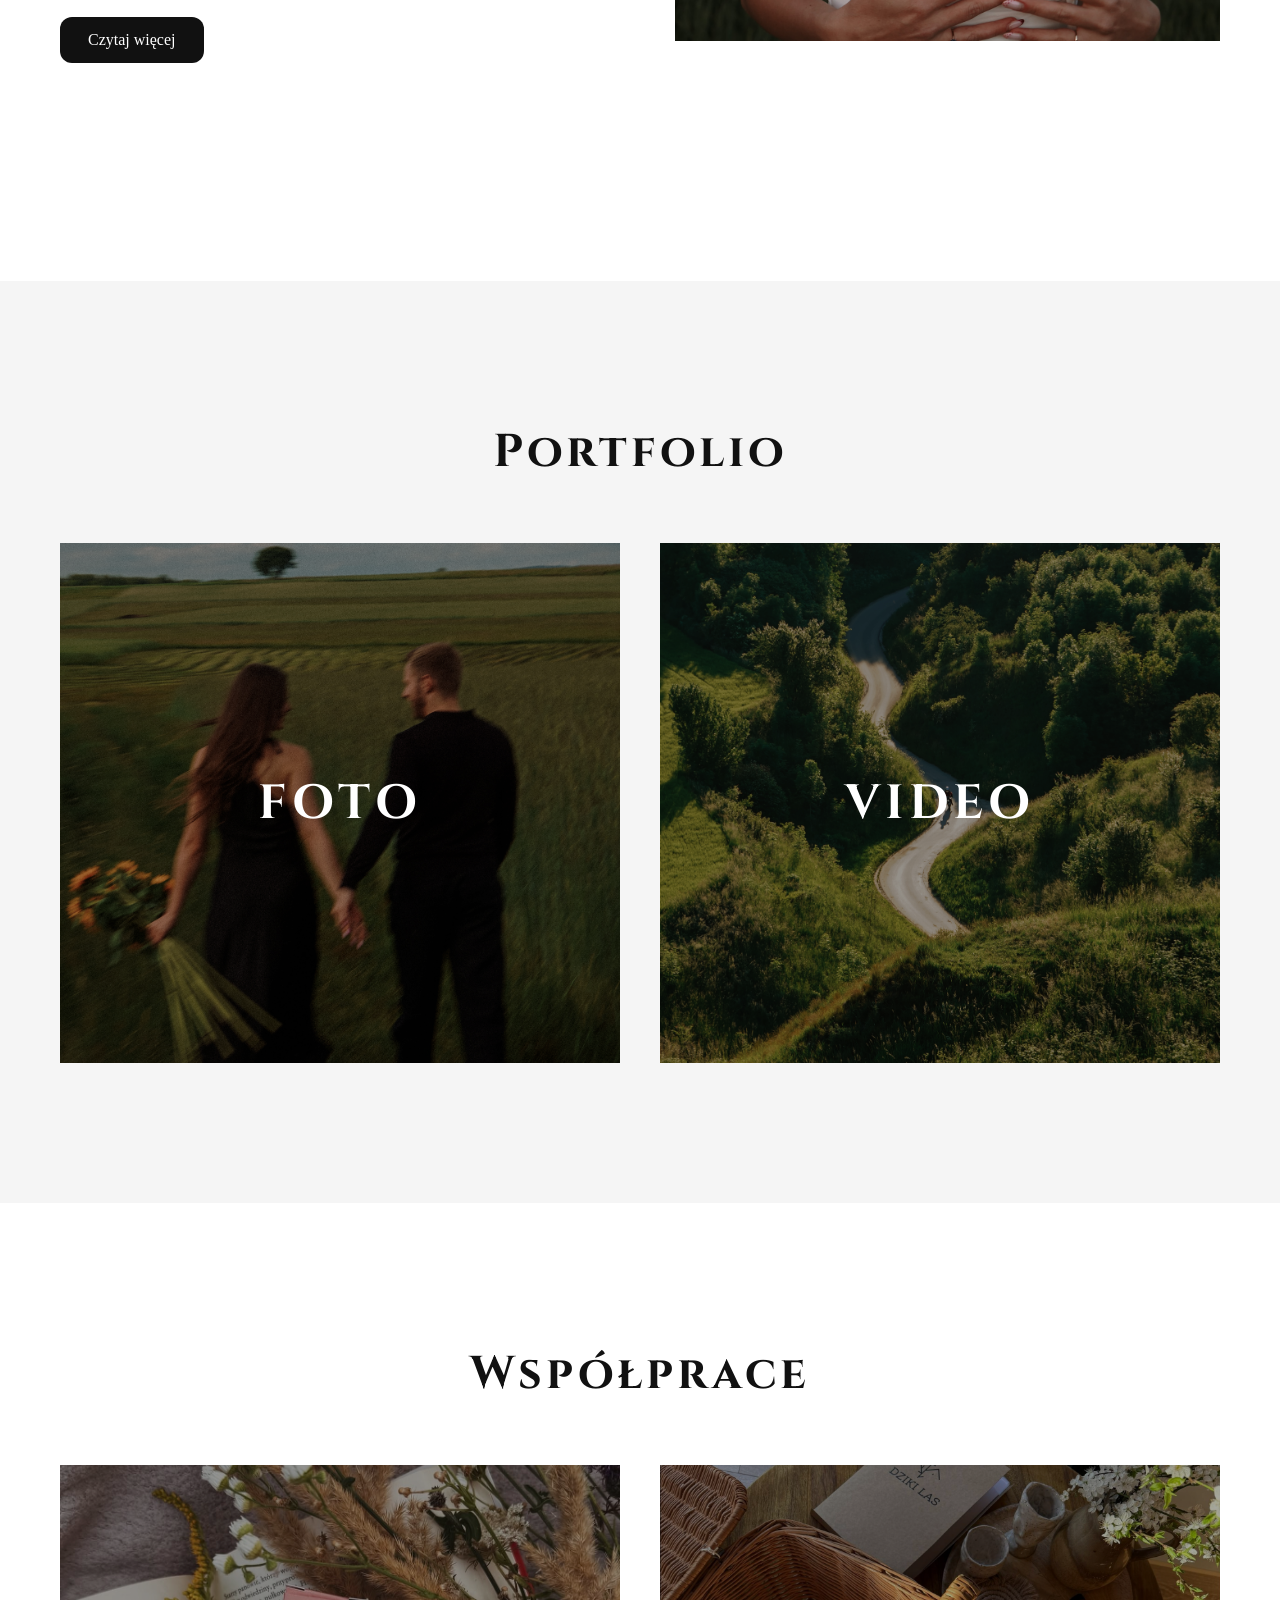
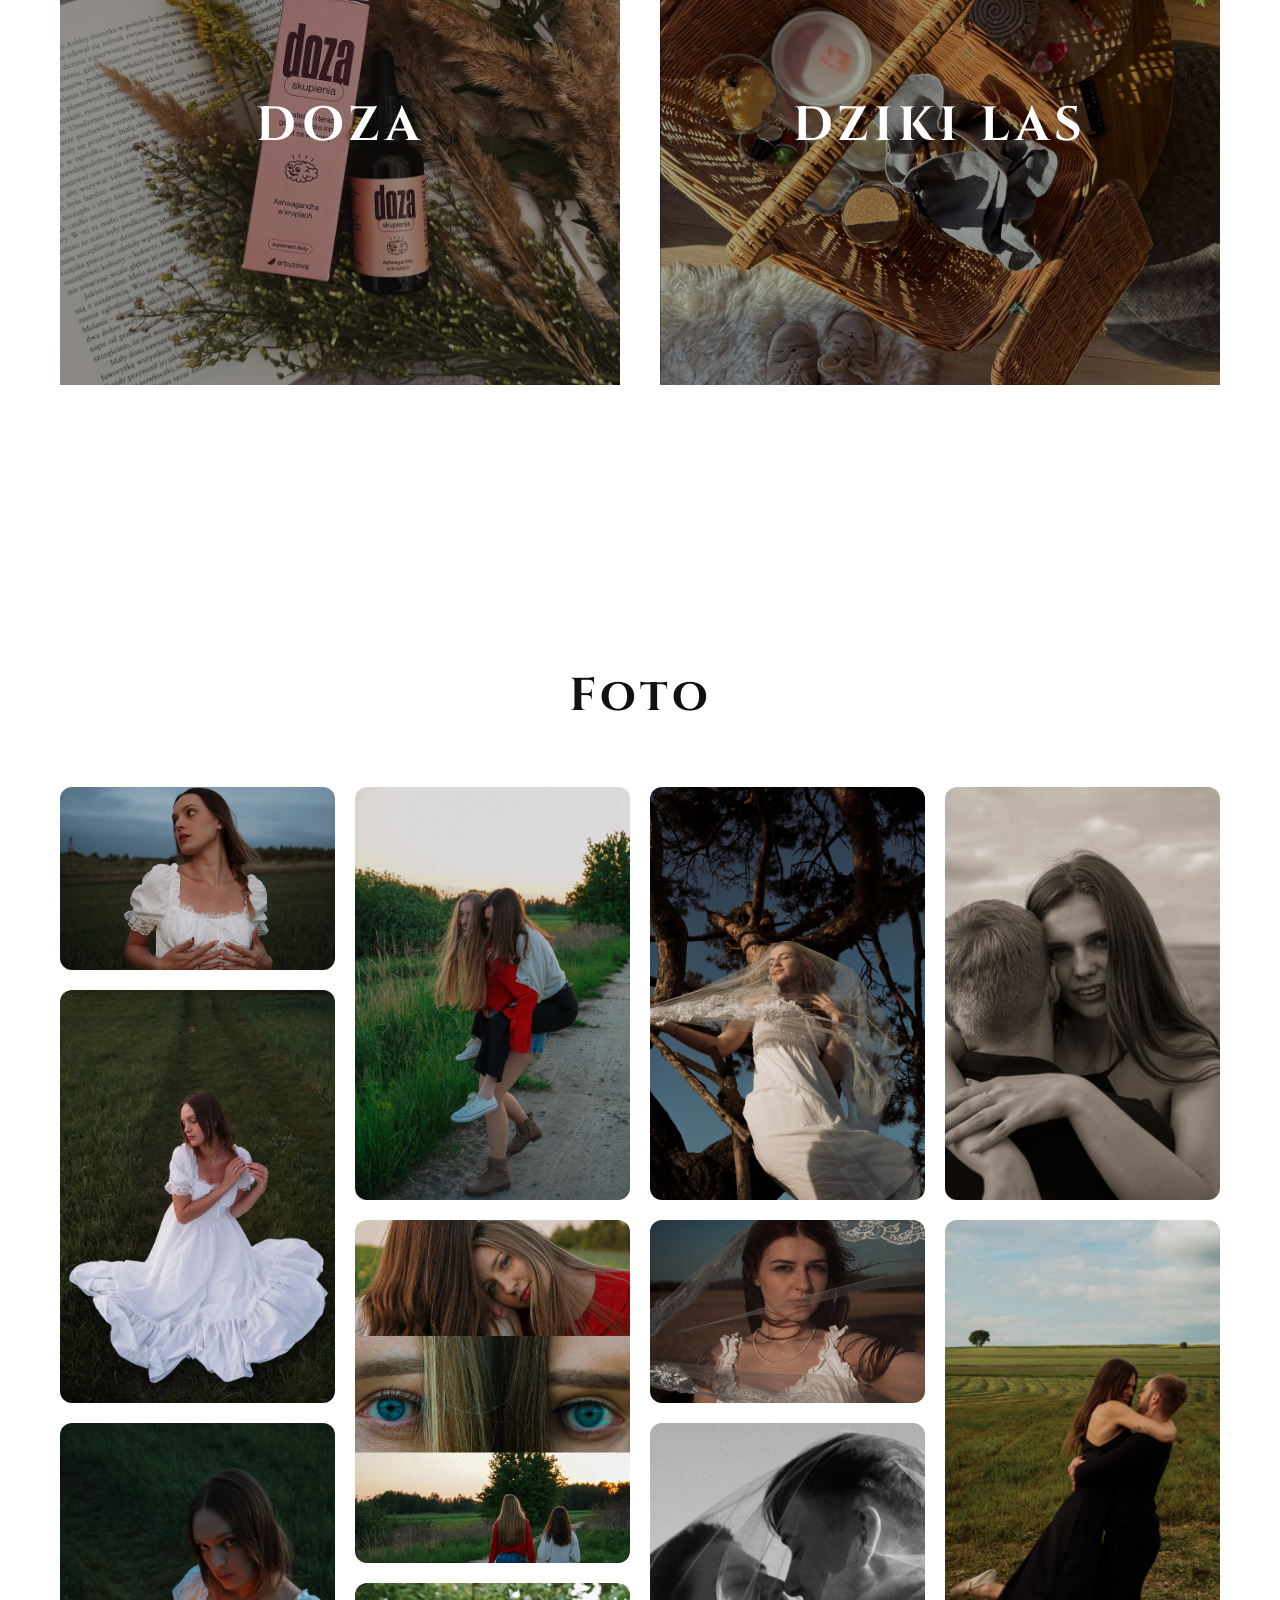
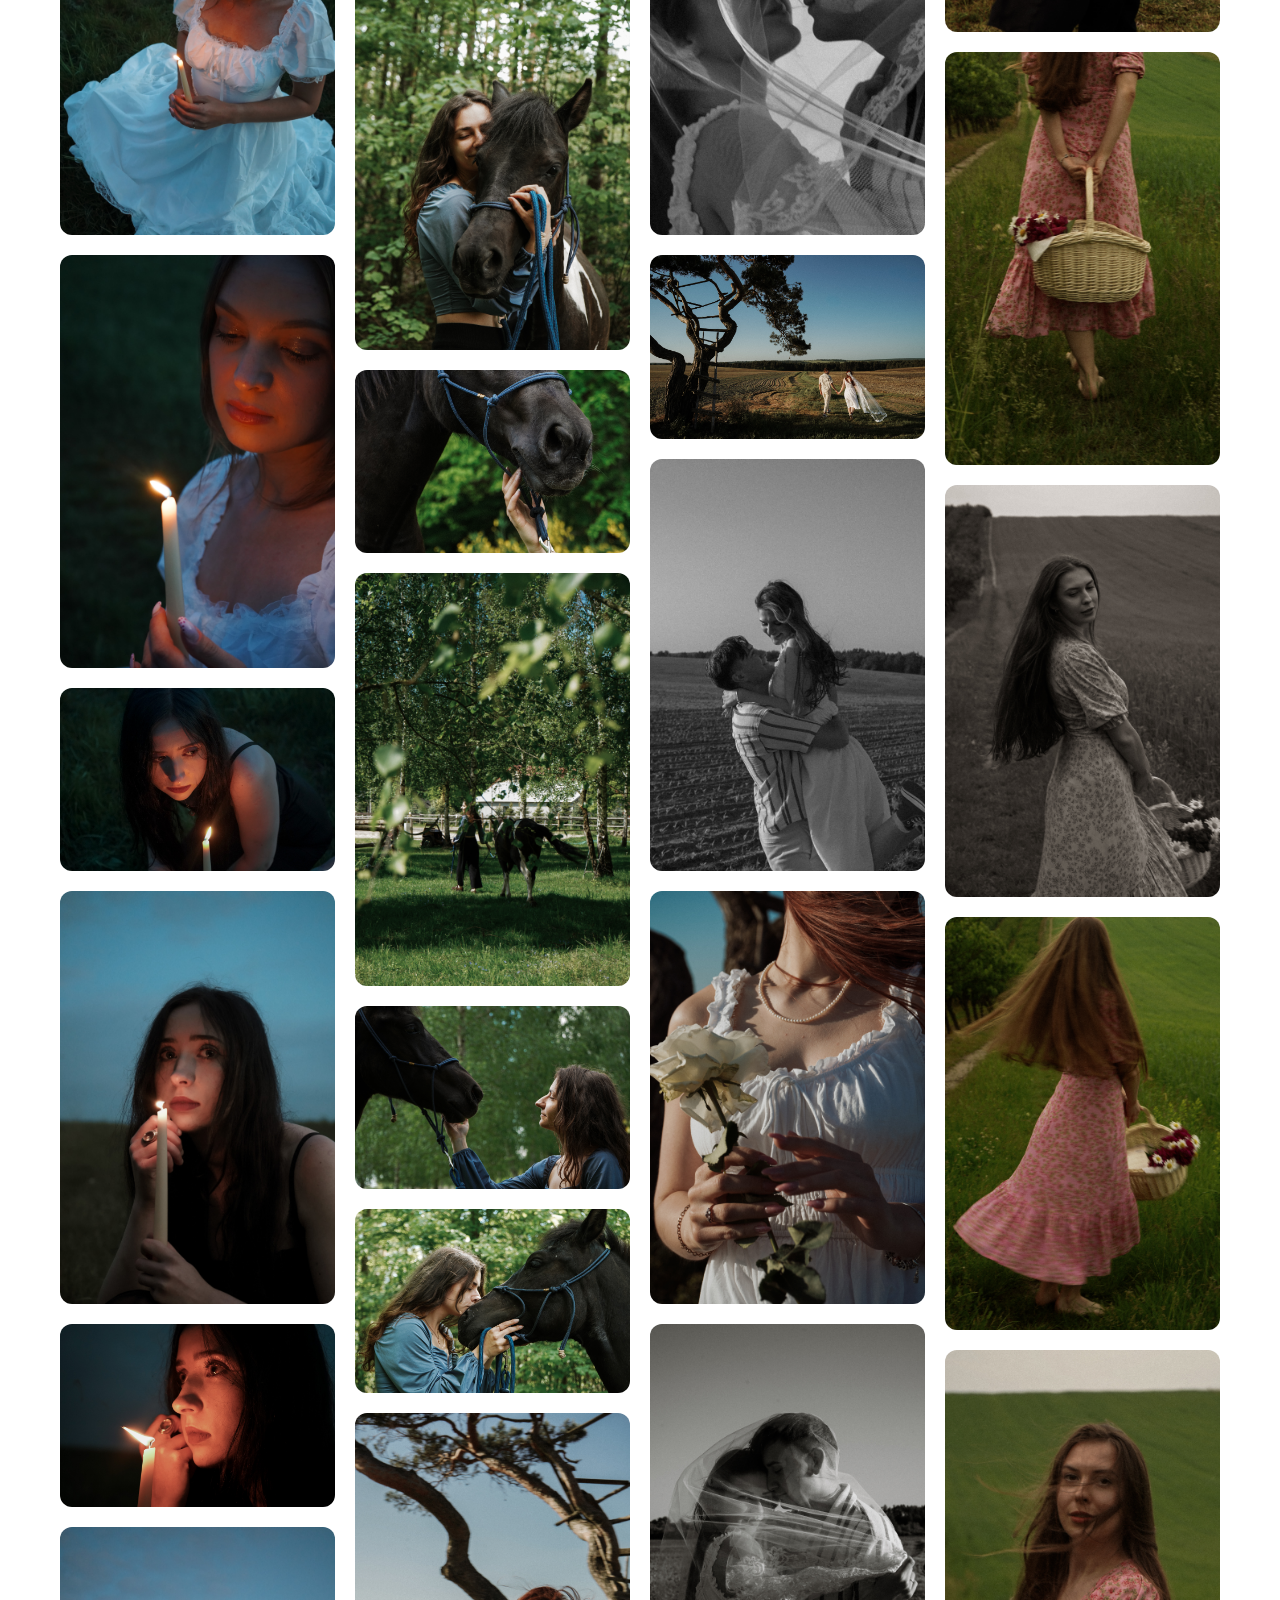
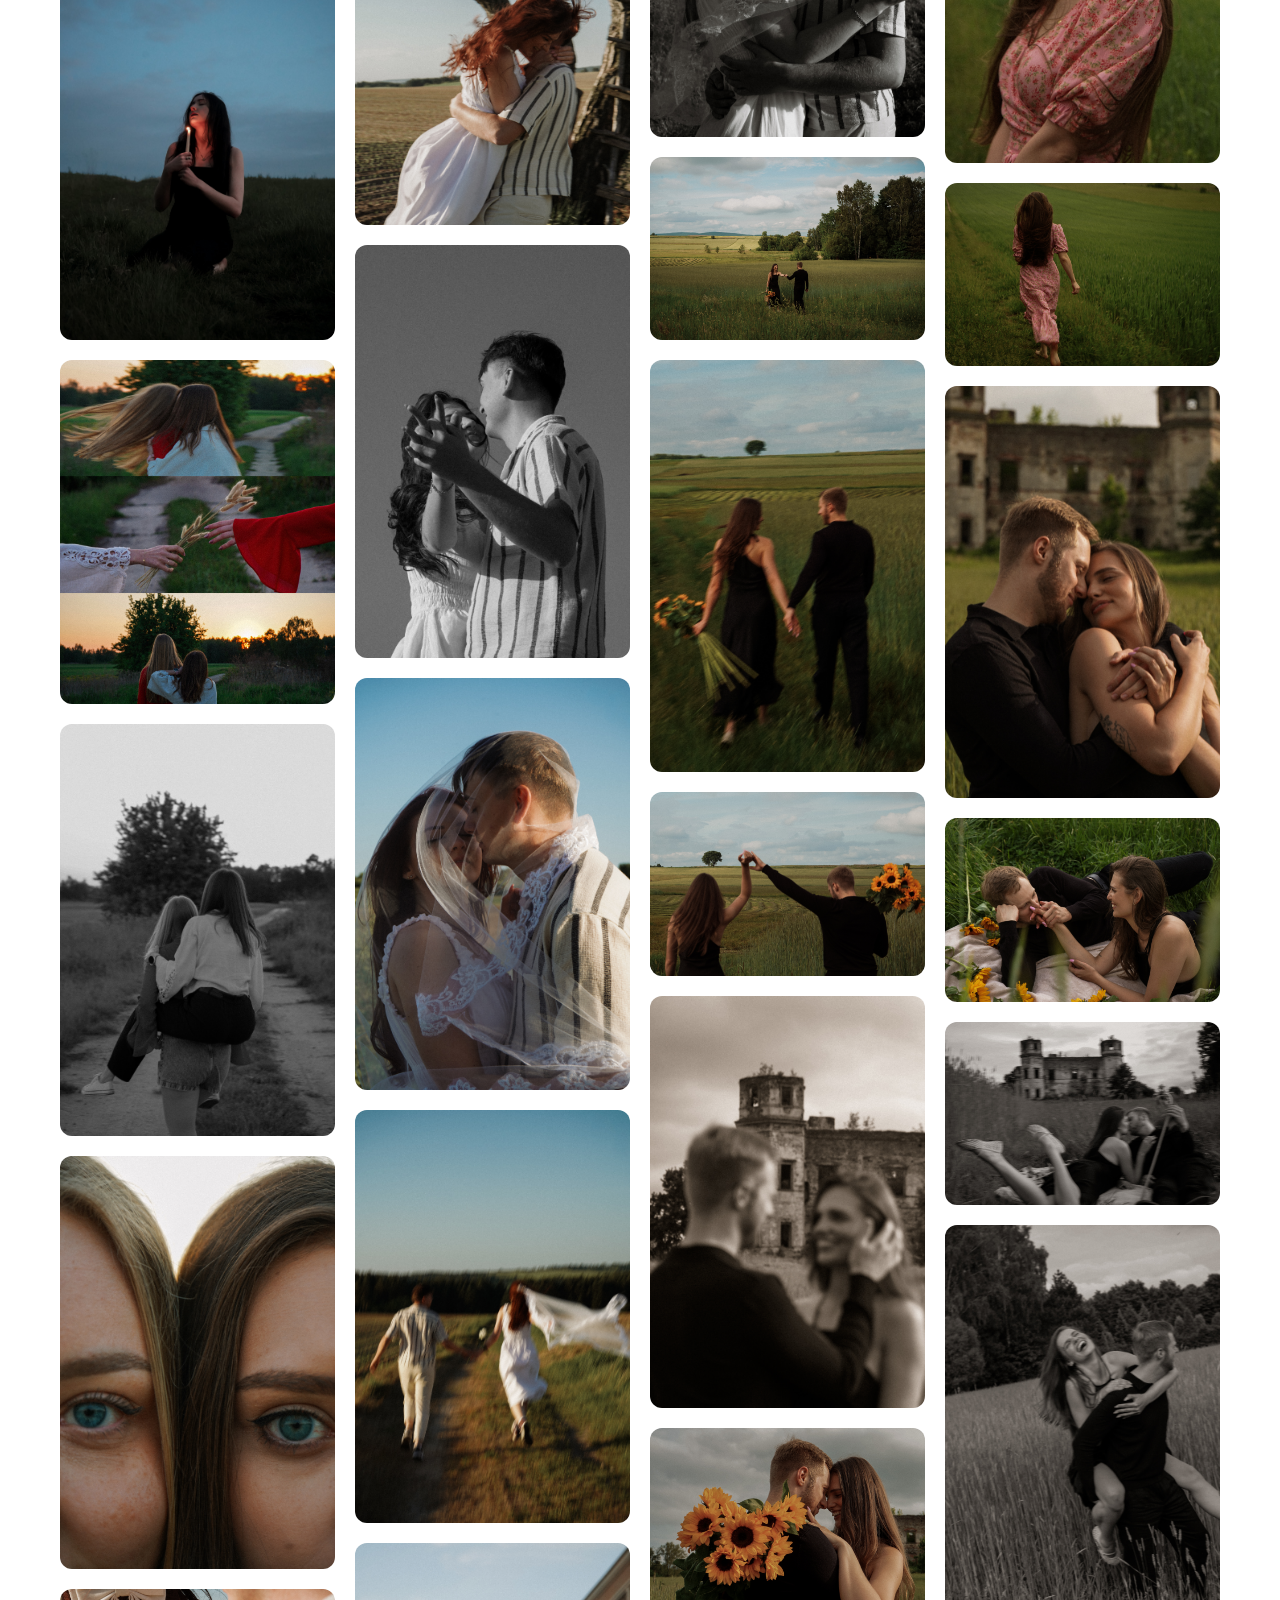
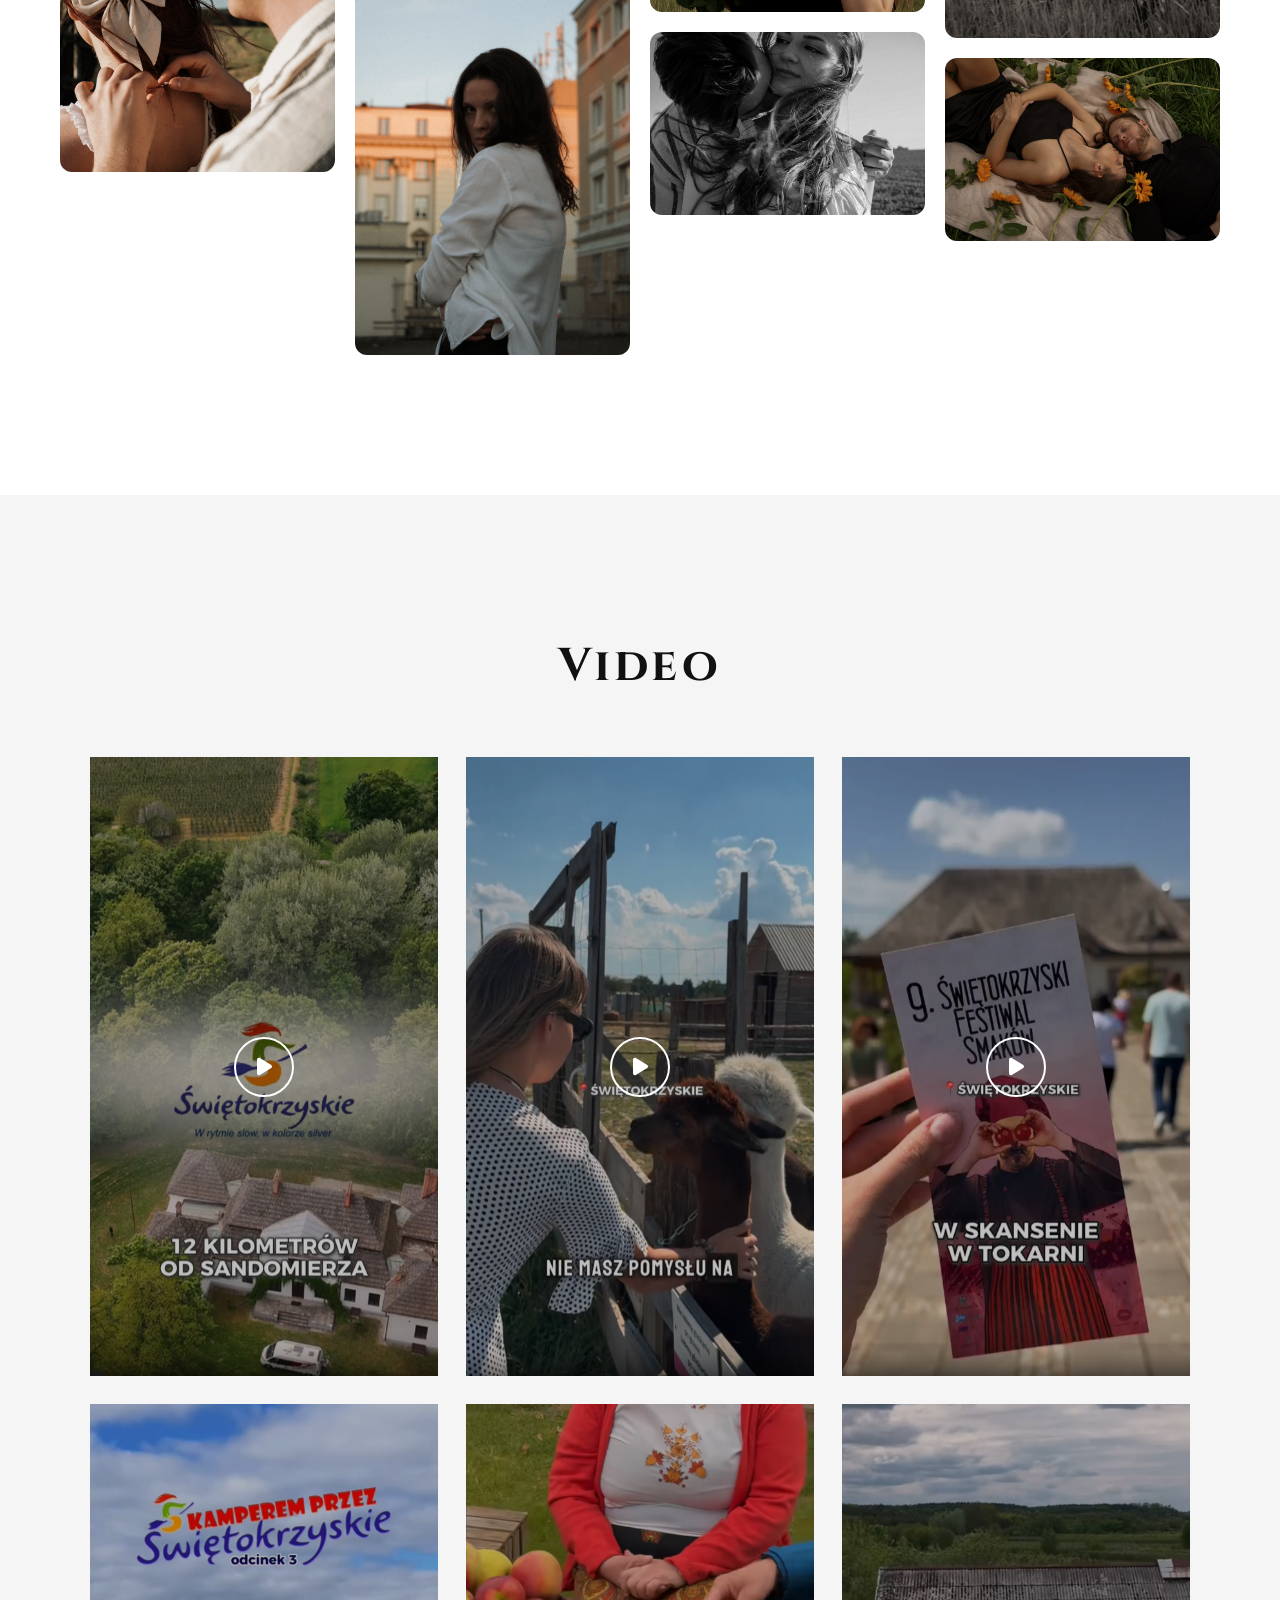
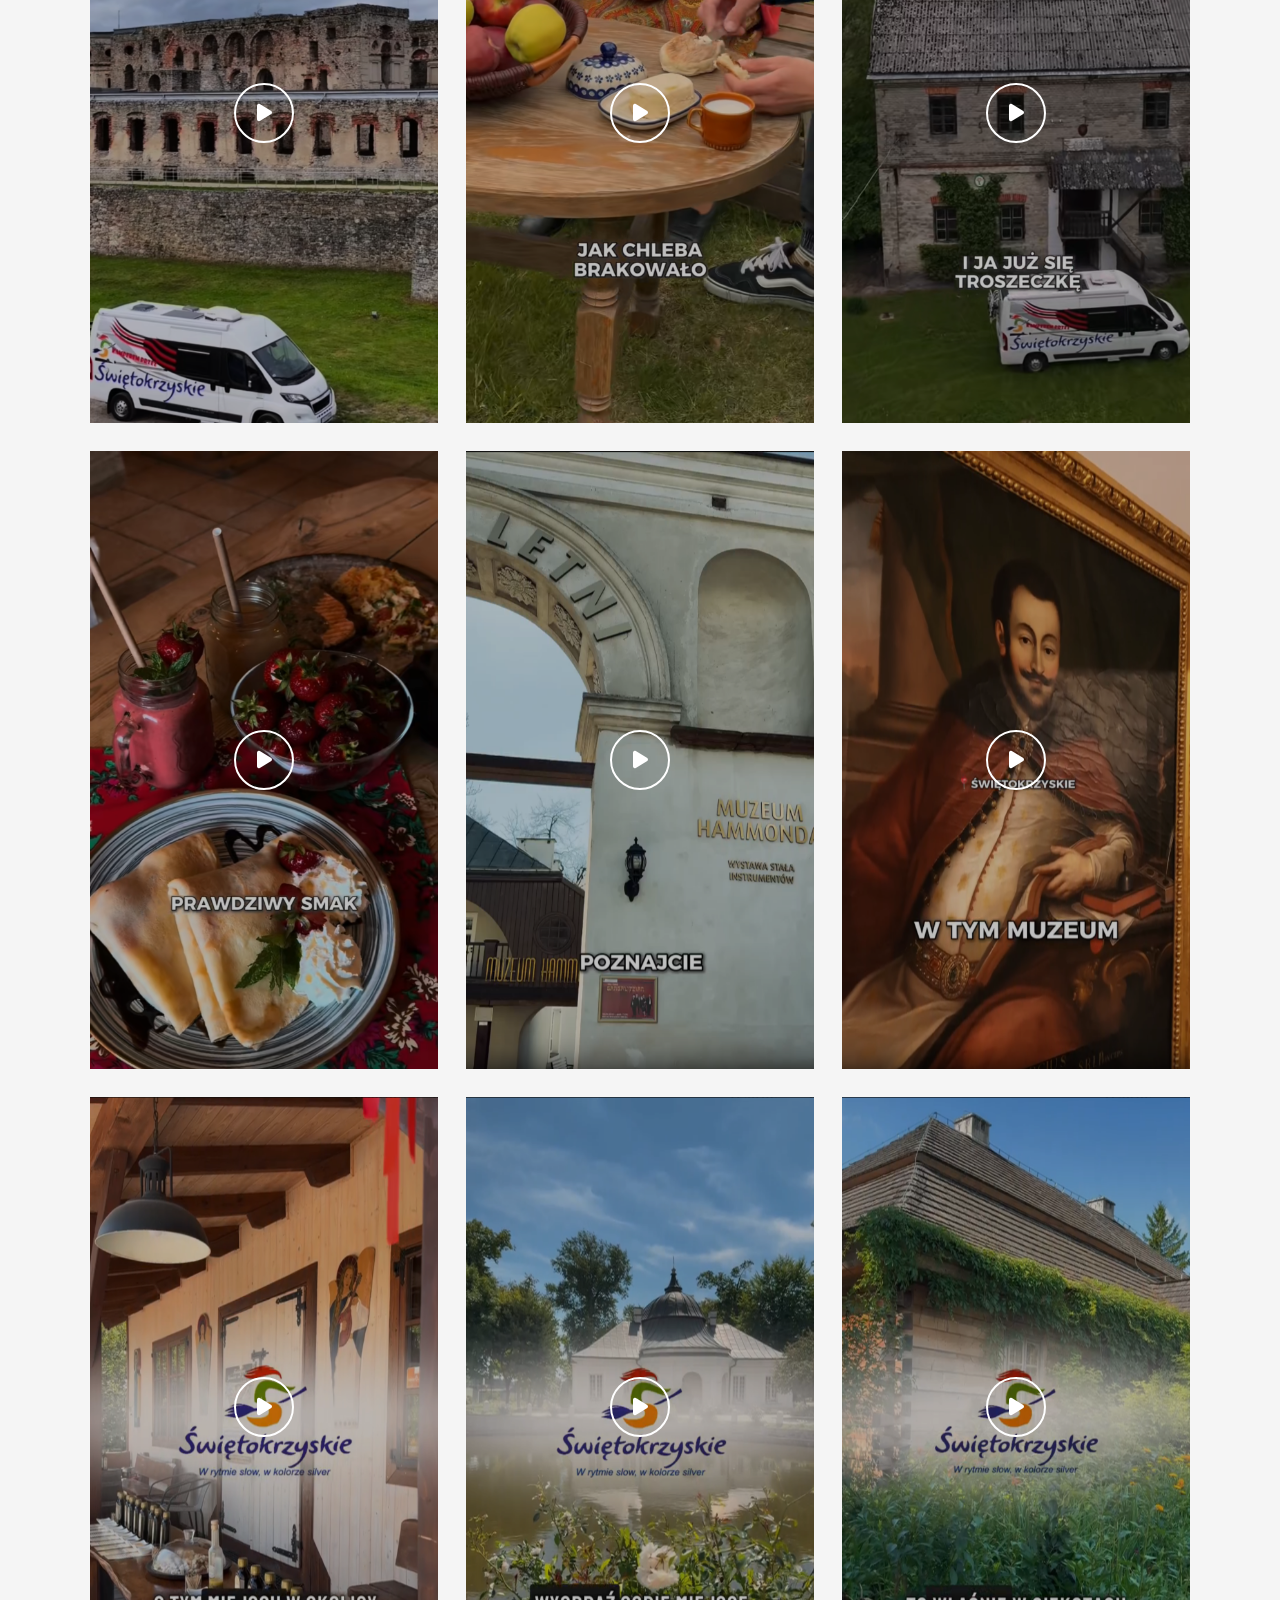
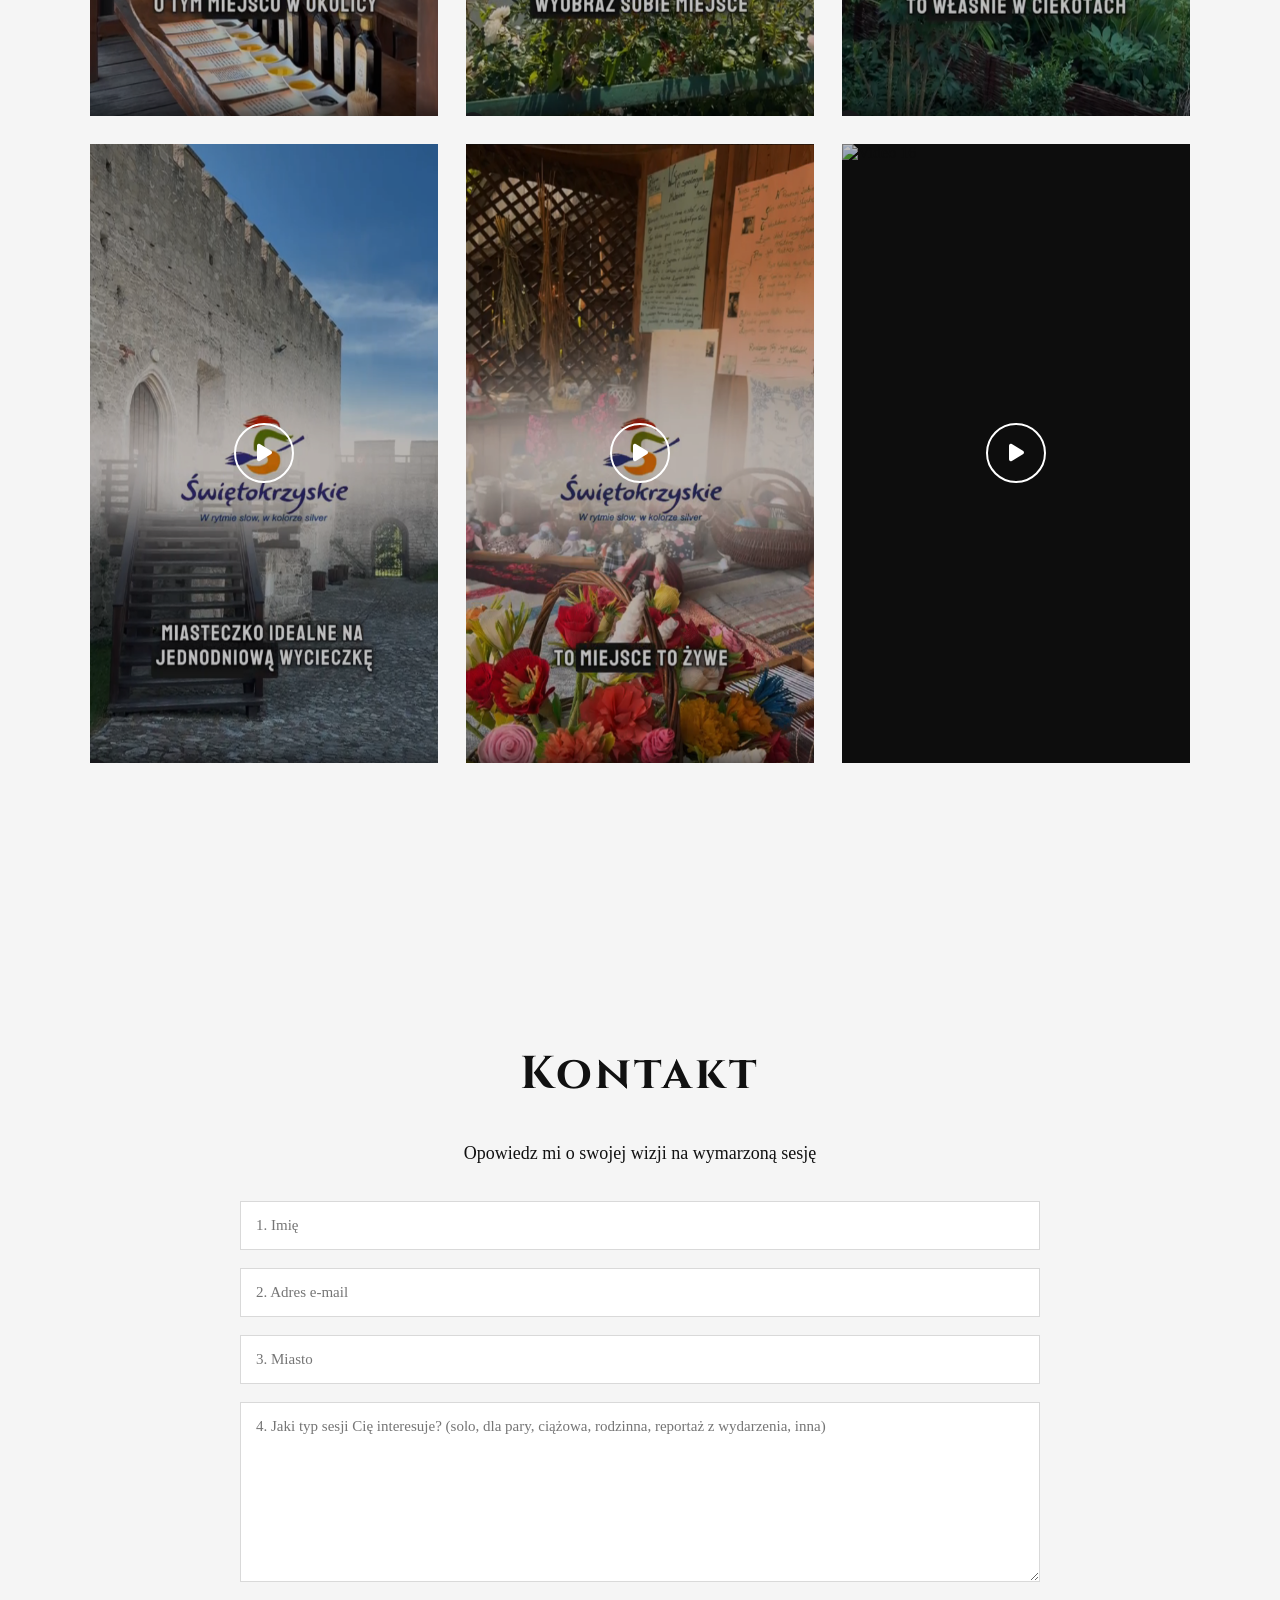
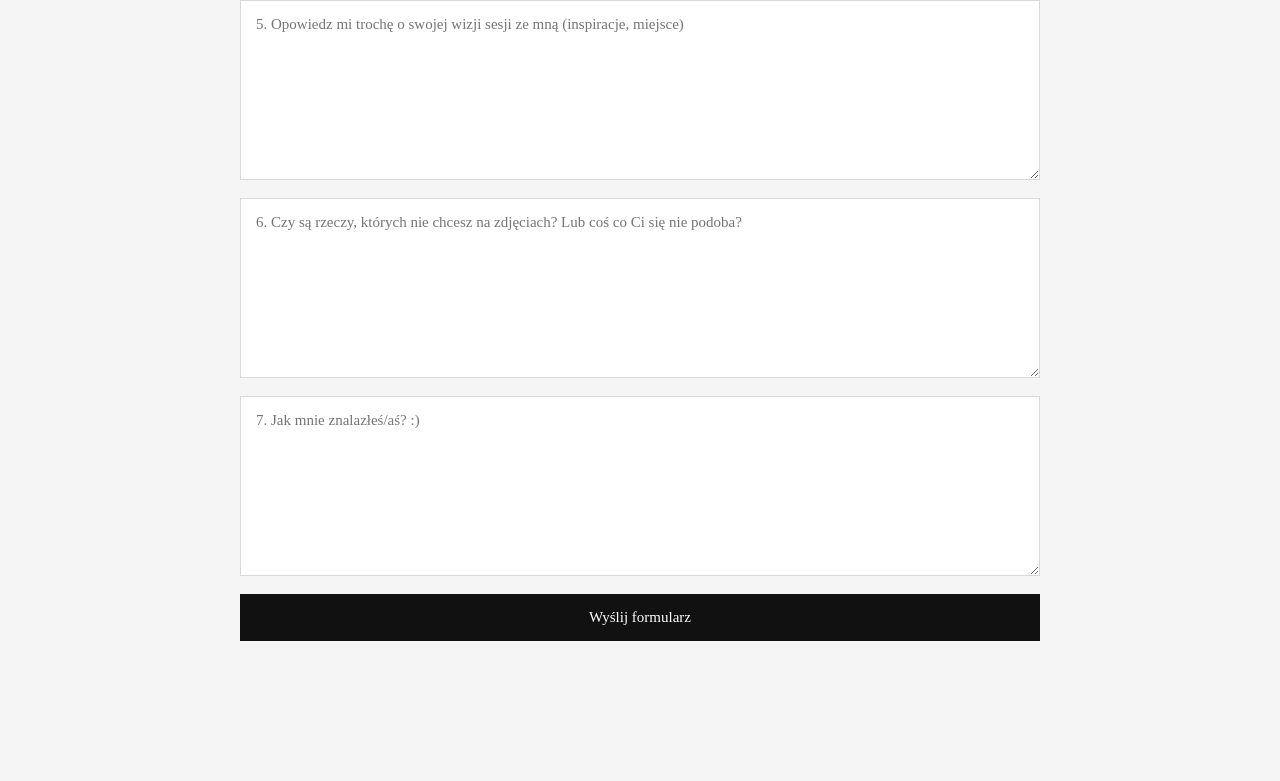
==== commit 273e839f: "Update index.html" ====
--- a/index.html
+++ b/index.html
@@ -191,8 +191,8 @@
         <img src="portfolio/foto/20.jpg" alt="Zdjęcie 5">
         <img src="portfolio/foto/21.jpg" alt="Zdjęcie 6">
         <img src="portfolio/foto/22.jpg" alt="Zdjęcie 7">
+        <img src="portfolio/foto/23.jpg" alt="Zdjęcie 8">
          <img src="portfolio/foto/49.jpg" alt="Zdjęcie 16">
-        <img src="portfolio/foto/23.jpg" alt="Zdjęcie 8">
         <img src="portfolio/foto/24.jpg" alt="Zdjęcie 9">
         <img src="portfolio/foto/25.jpg" alt="Zdjęcie 10">
         <img src="portfolio/foto/26.jpg" alt="Zdjęcie 11">
@@ -204,8 +204,8 @@
         <img src="portfolio/foto/32.jpg" alt="Zdjęcie 16">
         <img src="portfolio/foto/33.jpg" alt="Zdjęcie 2">
         <img src="portfolio/foto/34.jpg" alt="Zdjęcie 3">
+        <img src="portfolio/foto/35.jpg" alt="Zdjęcie 4">
          <img src="portfolio/foto/50.jpg" alt="Zdjęcie 16">
-        <img src="portfolio/foto/35.jpg" alt="Zdjęcie 4">
         <img src="portfolio/foto/36.jpg" alt="Zdjęcie 5">
         <img src="portfolio/foto/37.jpg" alt="Zdjęcie 6">
         <img src="portfolio/foto/38.jpg" alt="Zdjęcie 7">
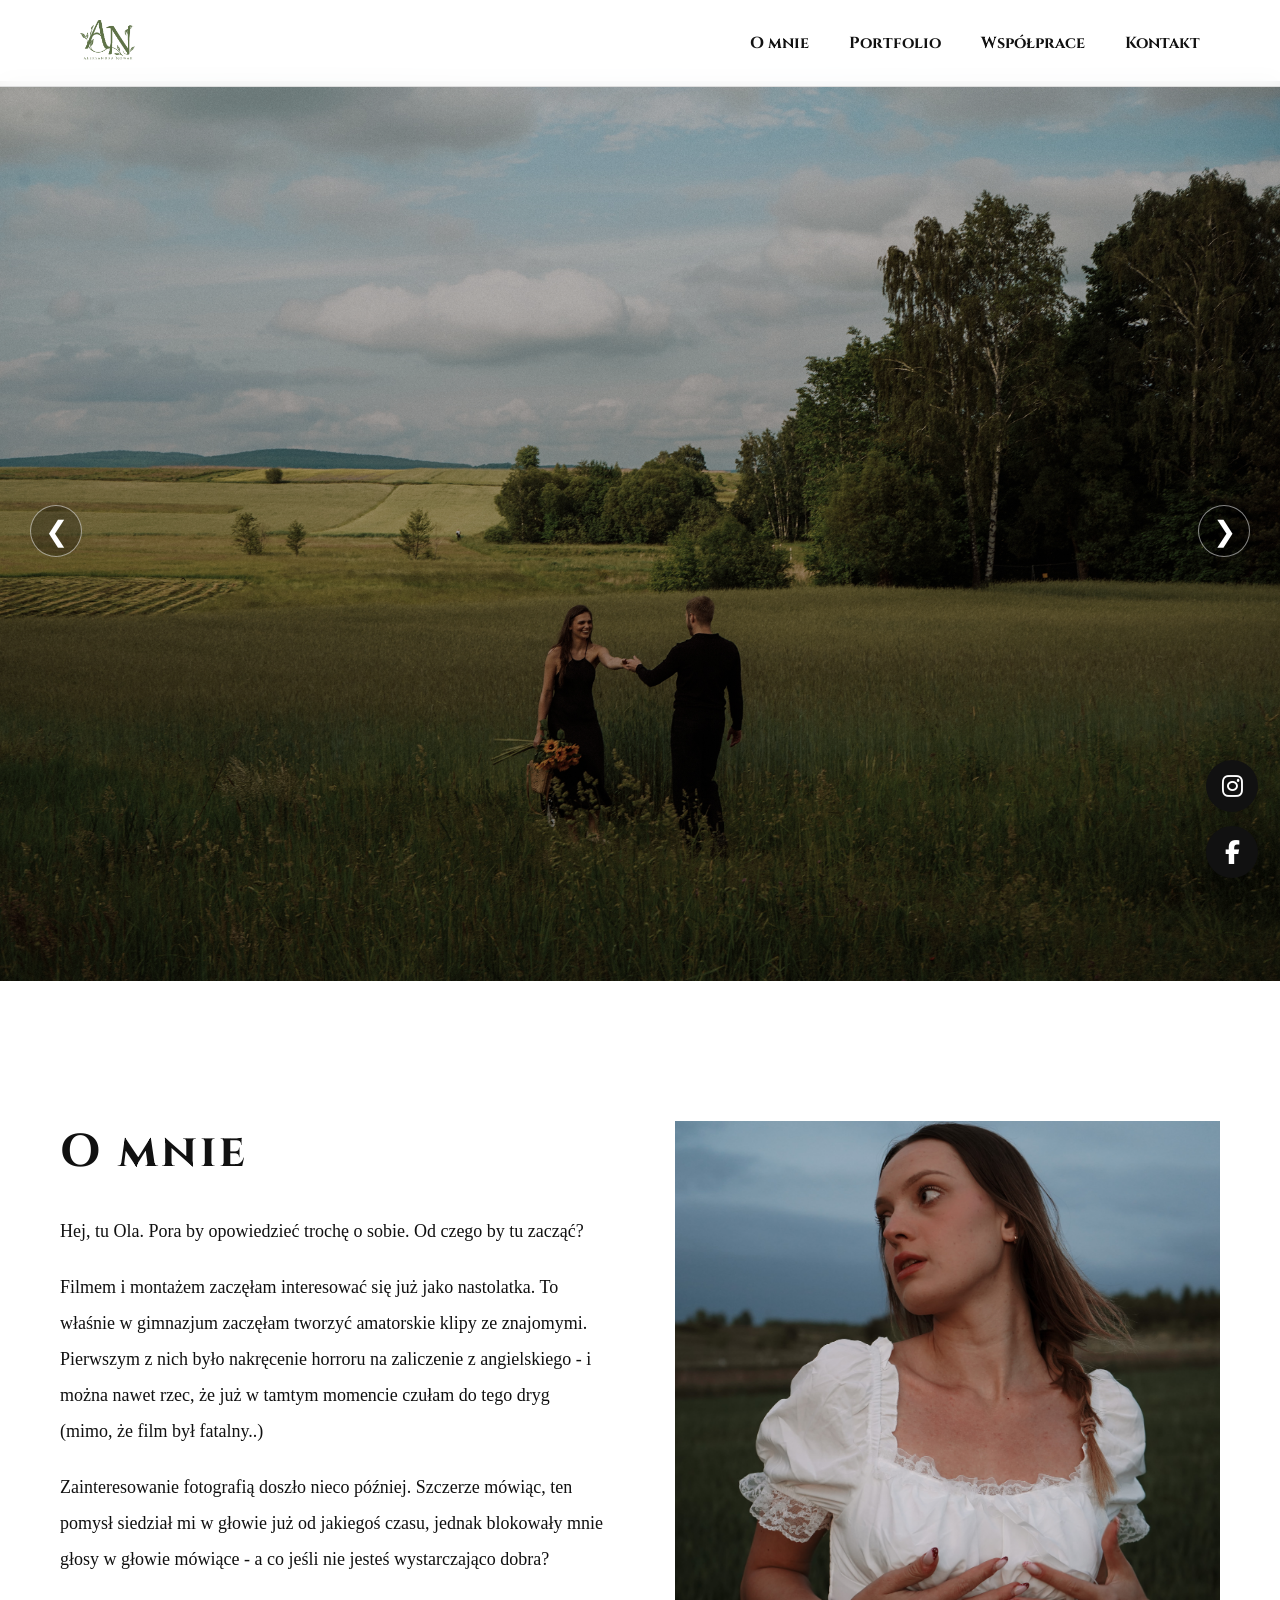
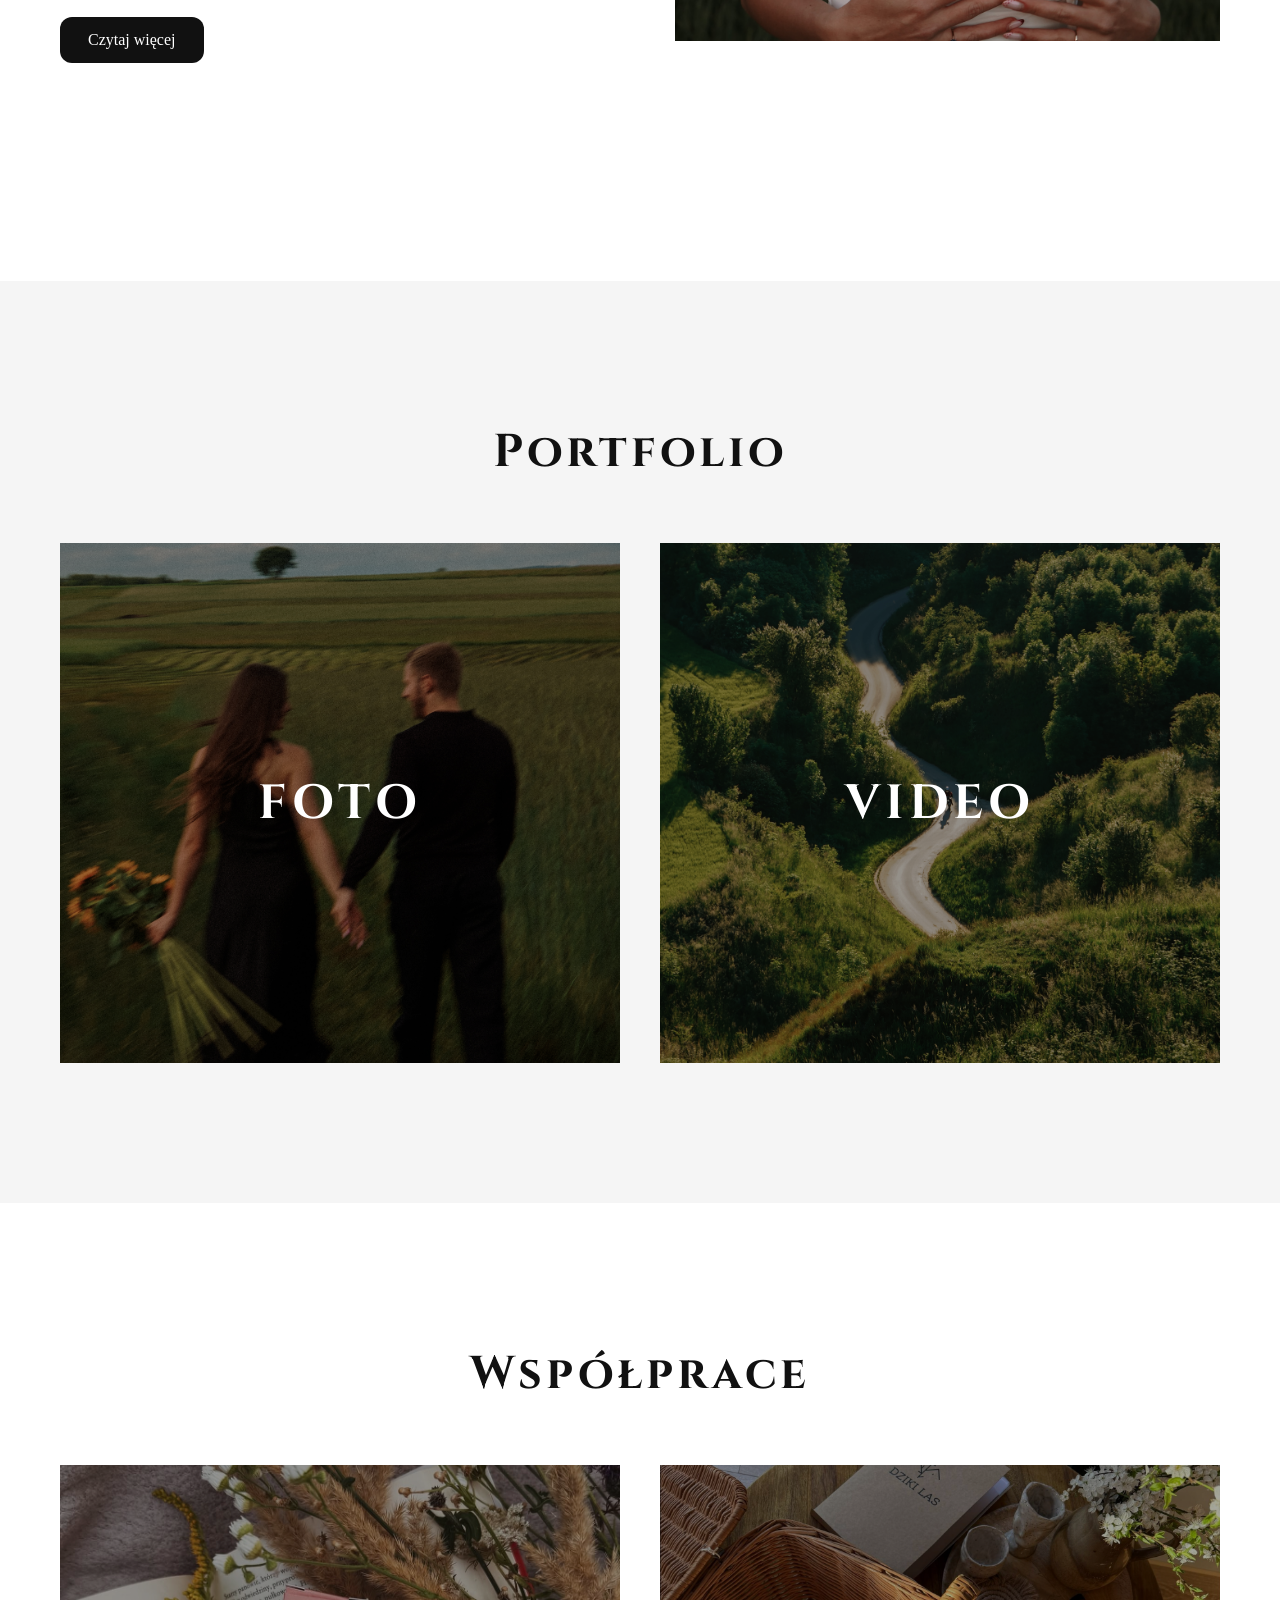
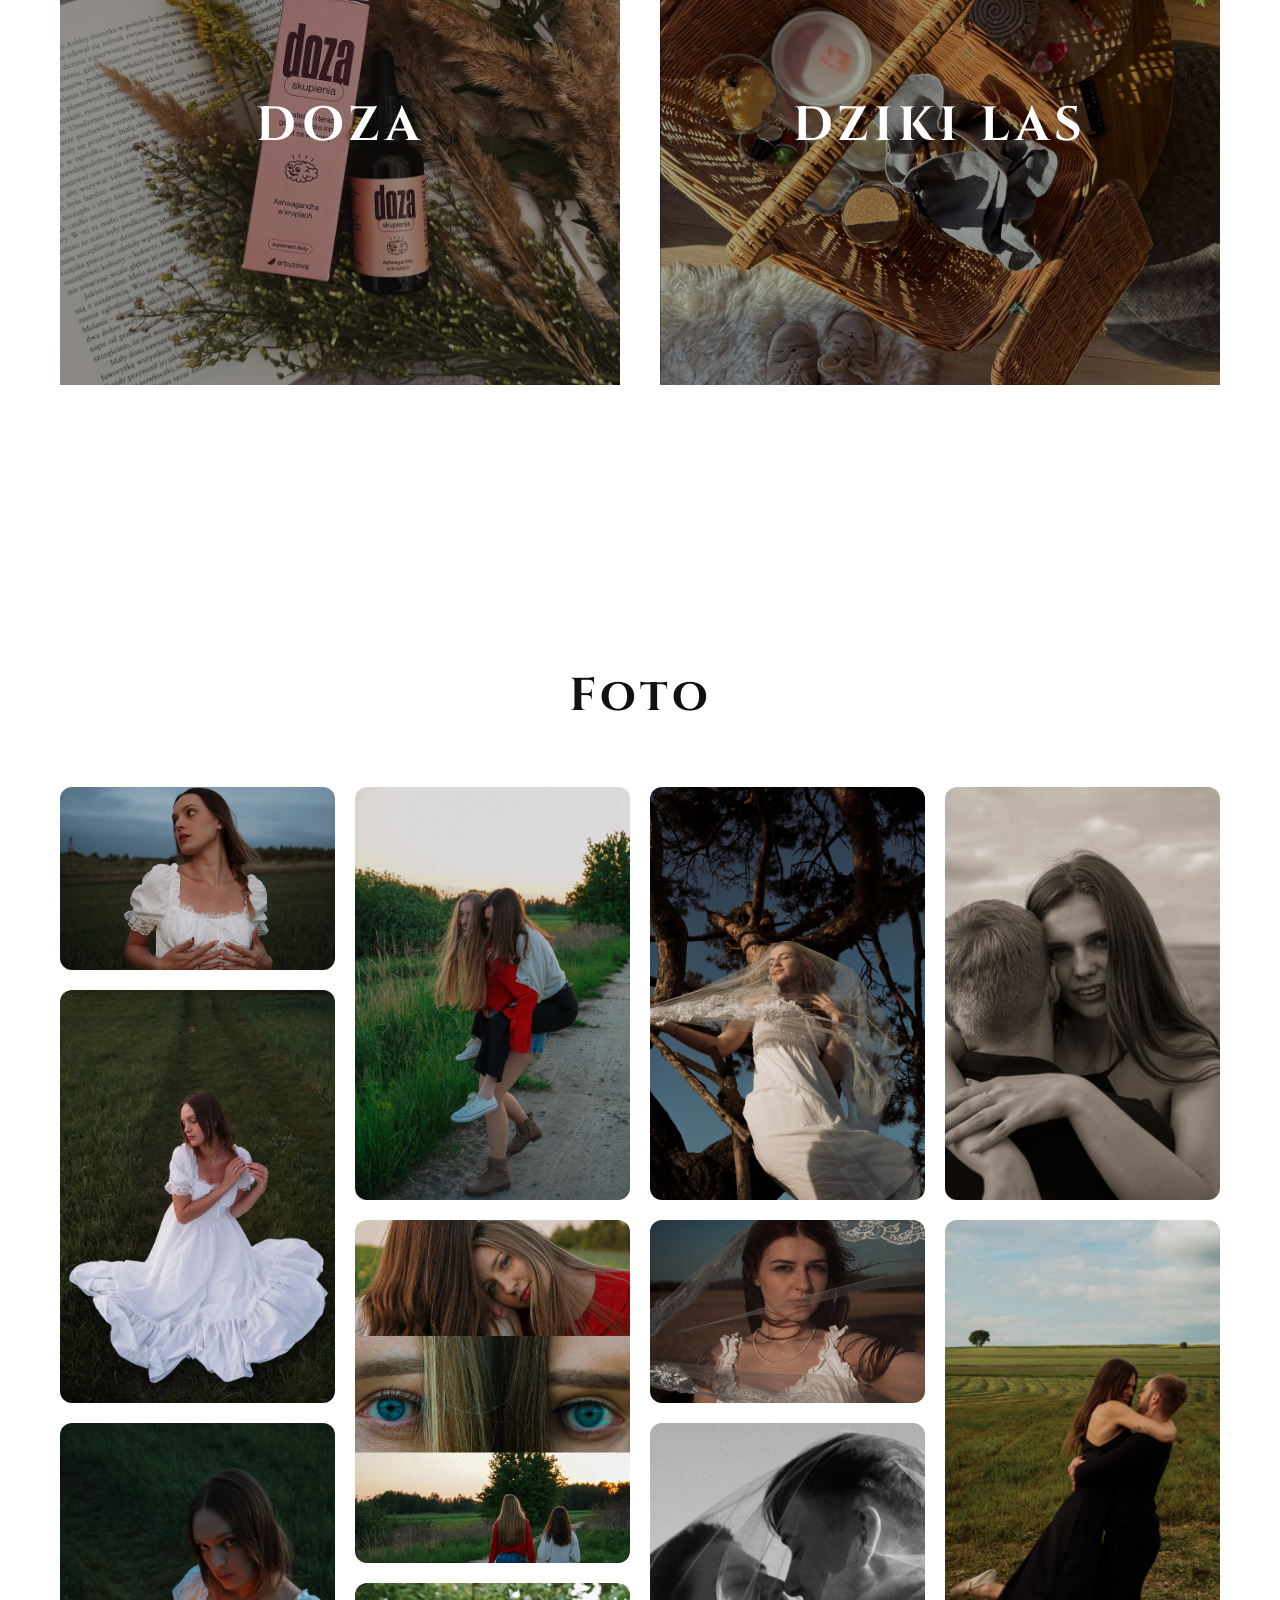
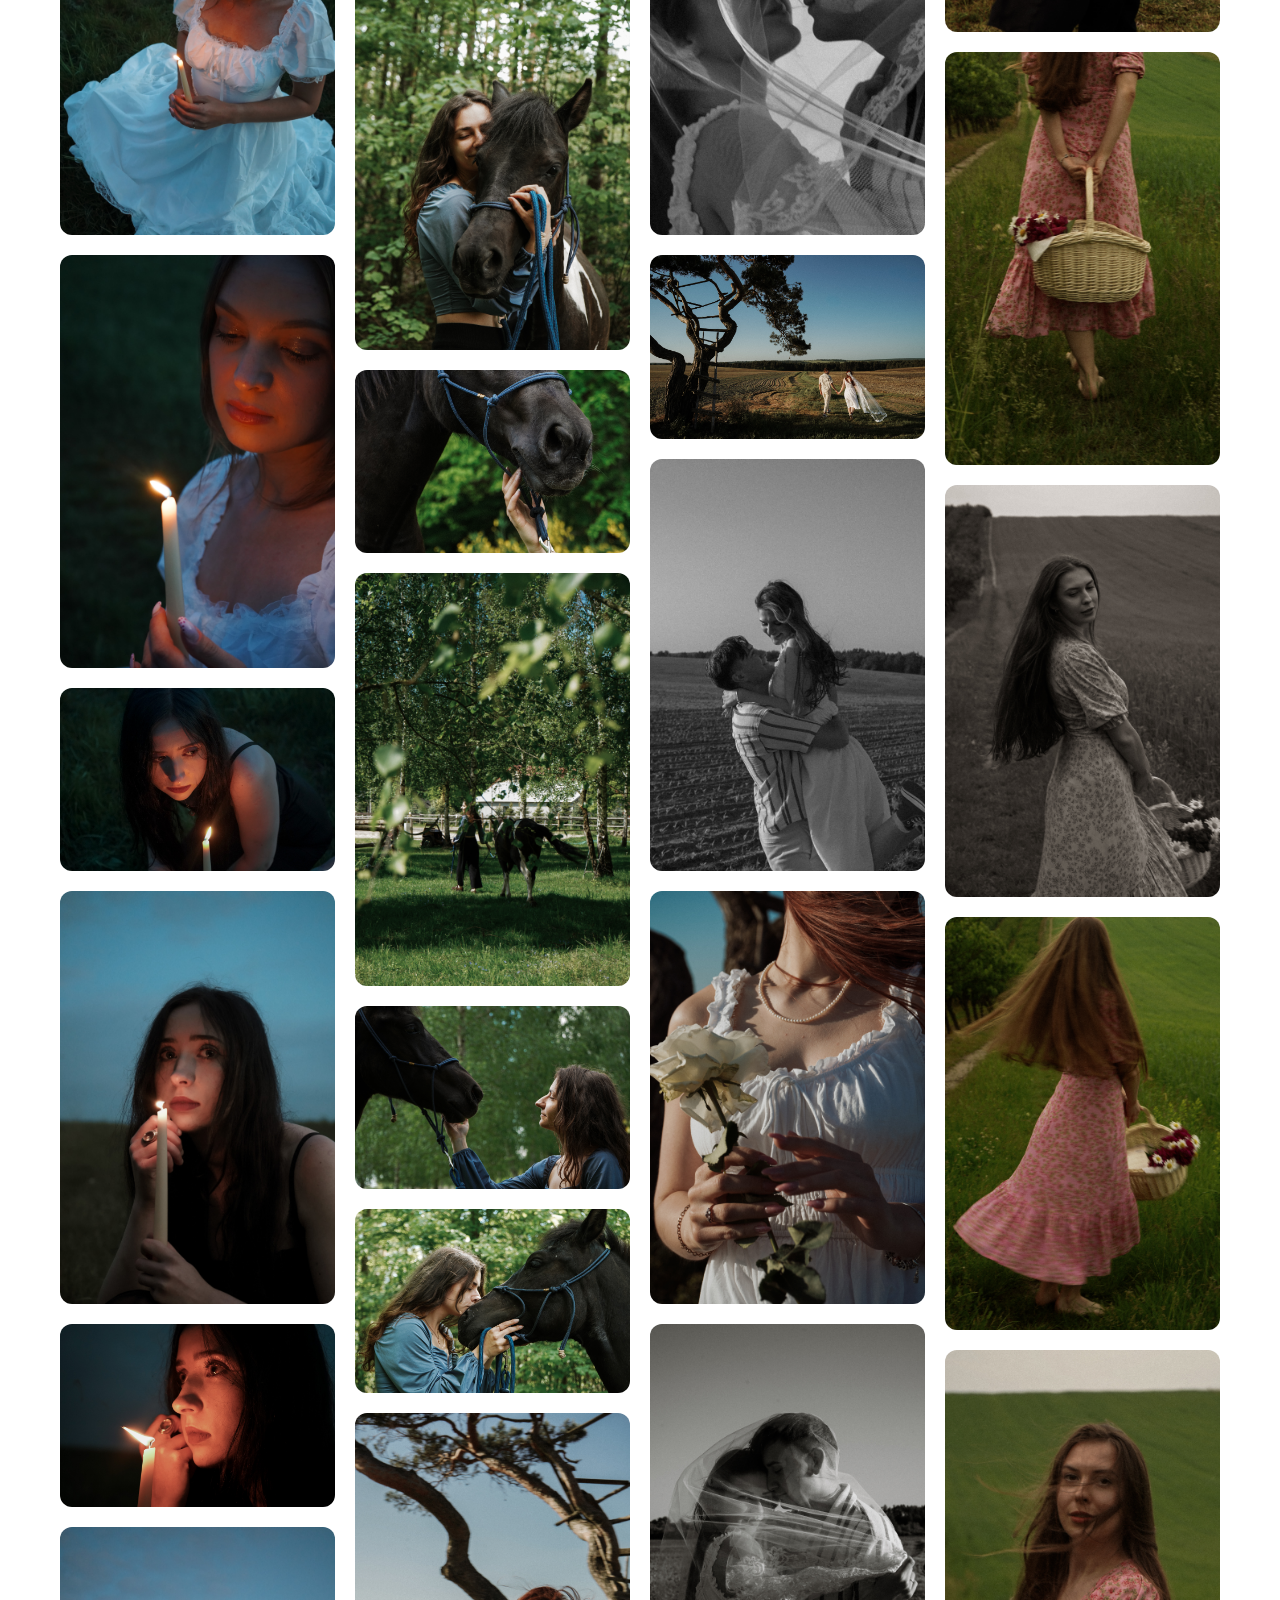
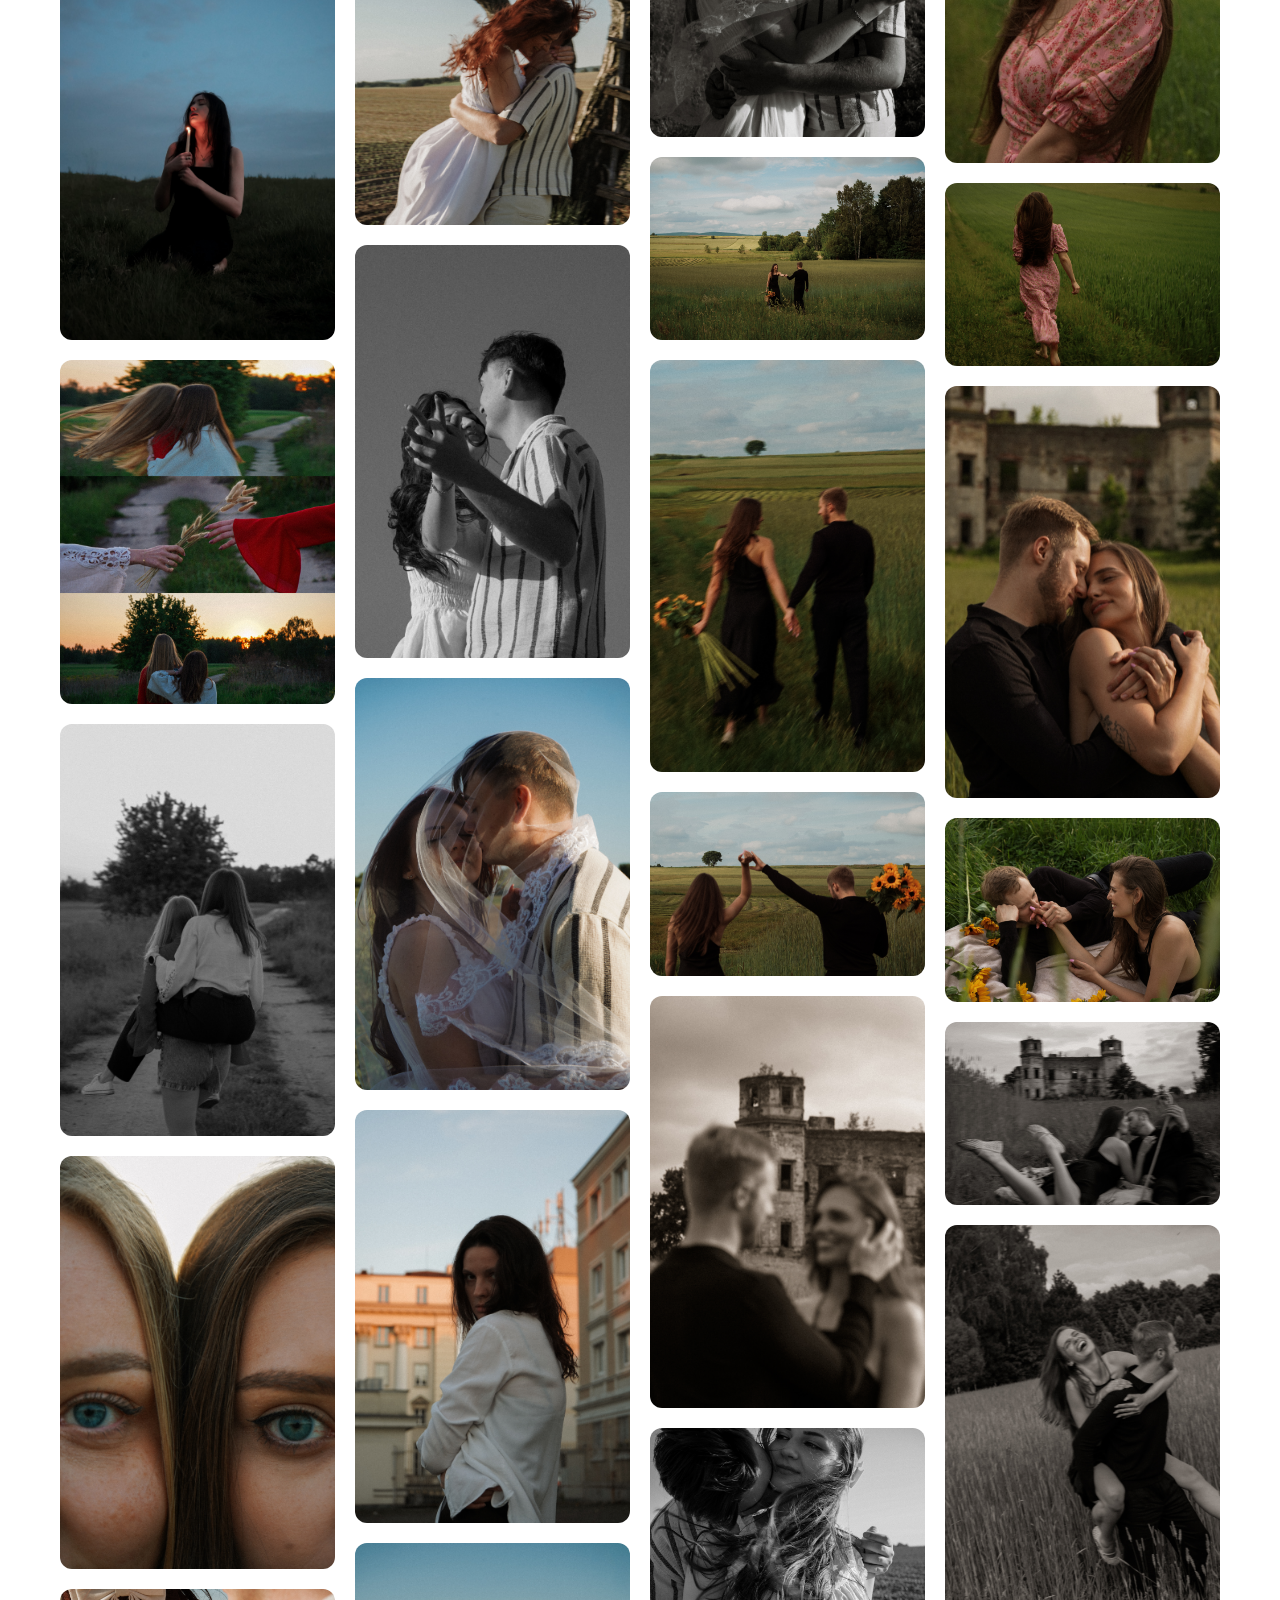
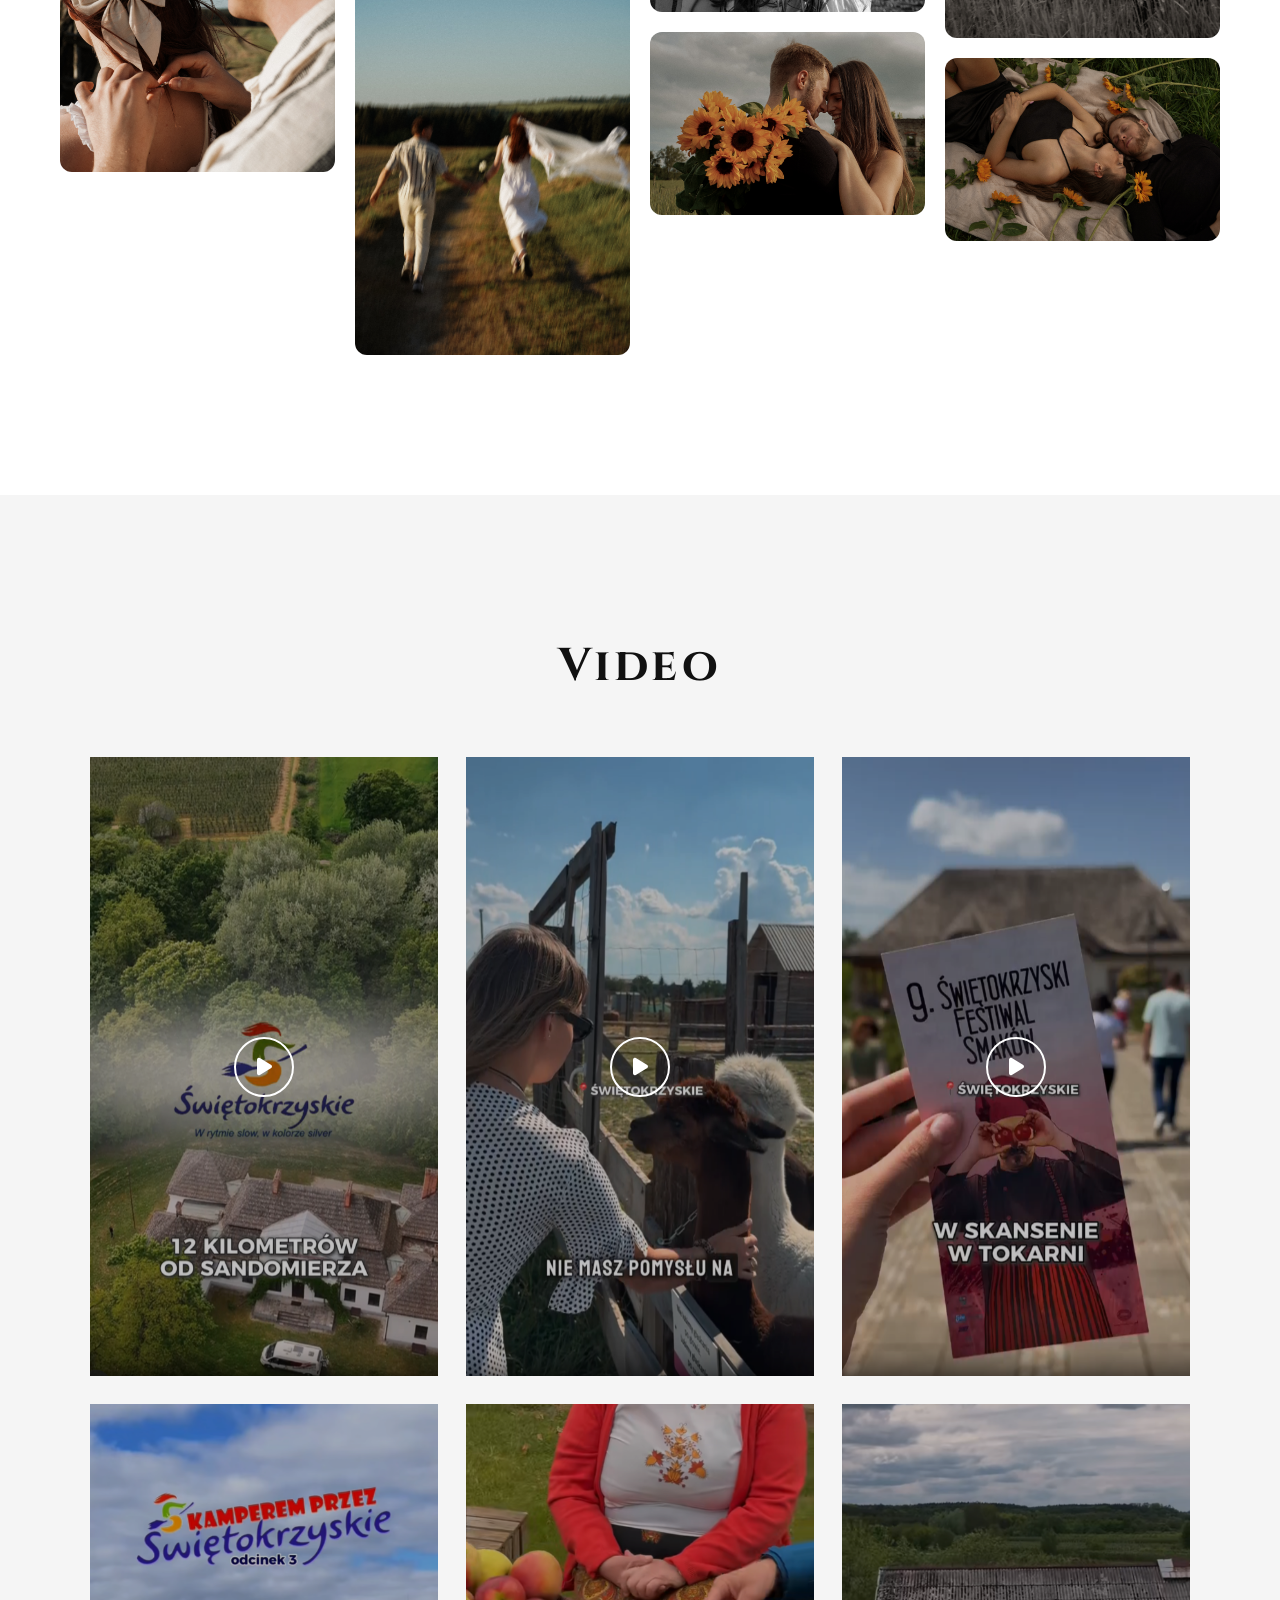
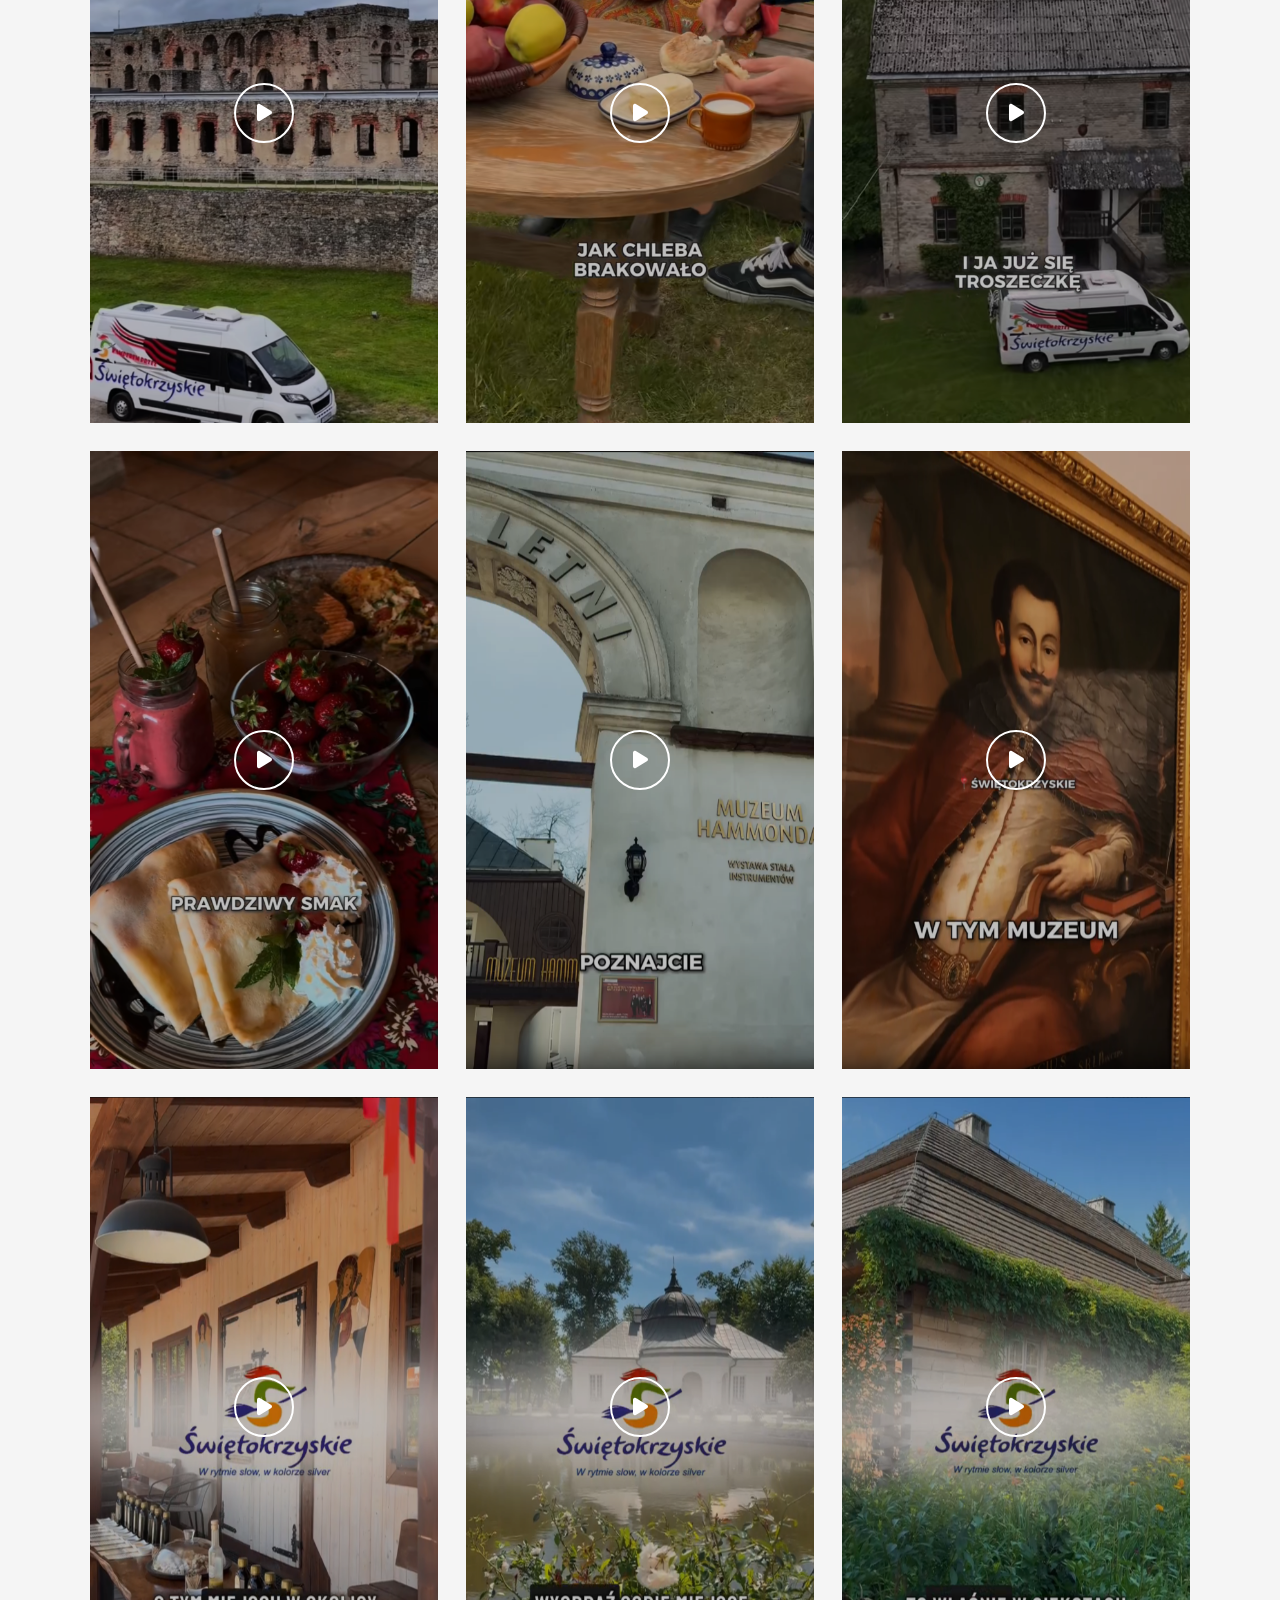
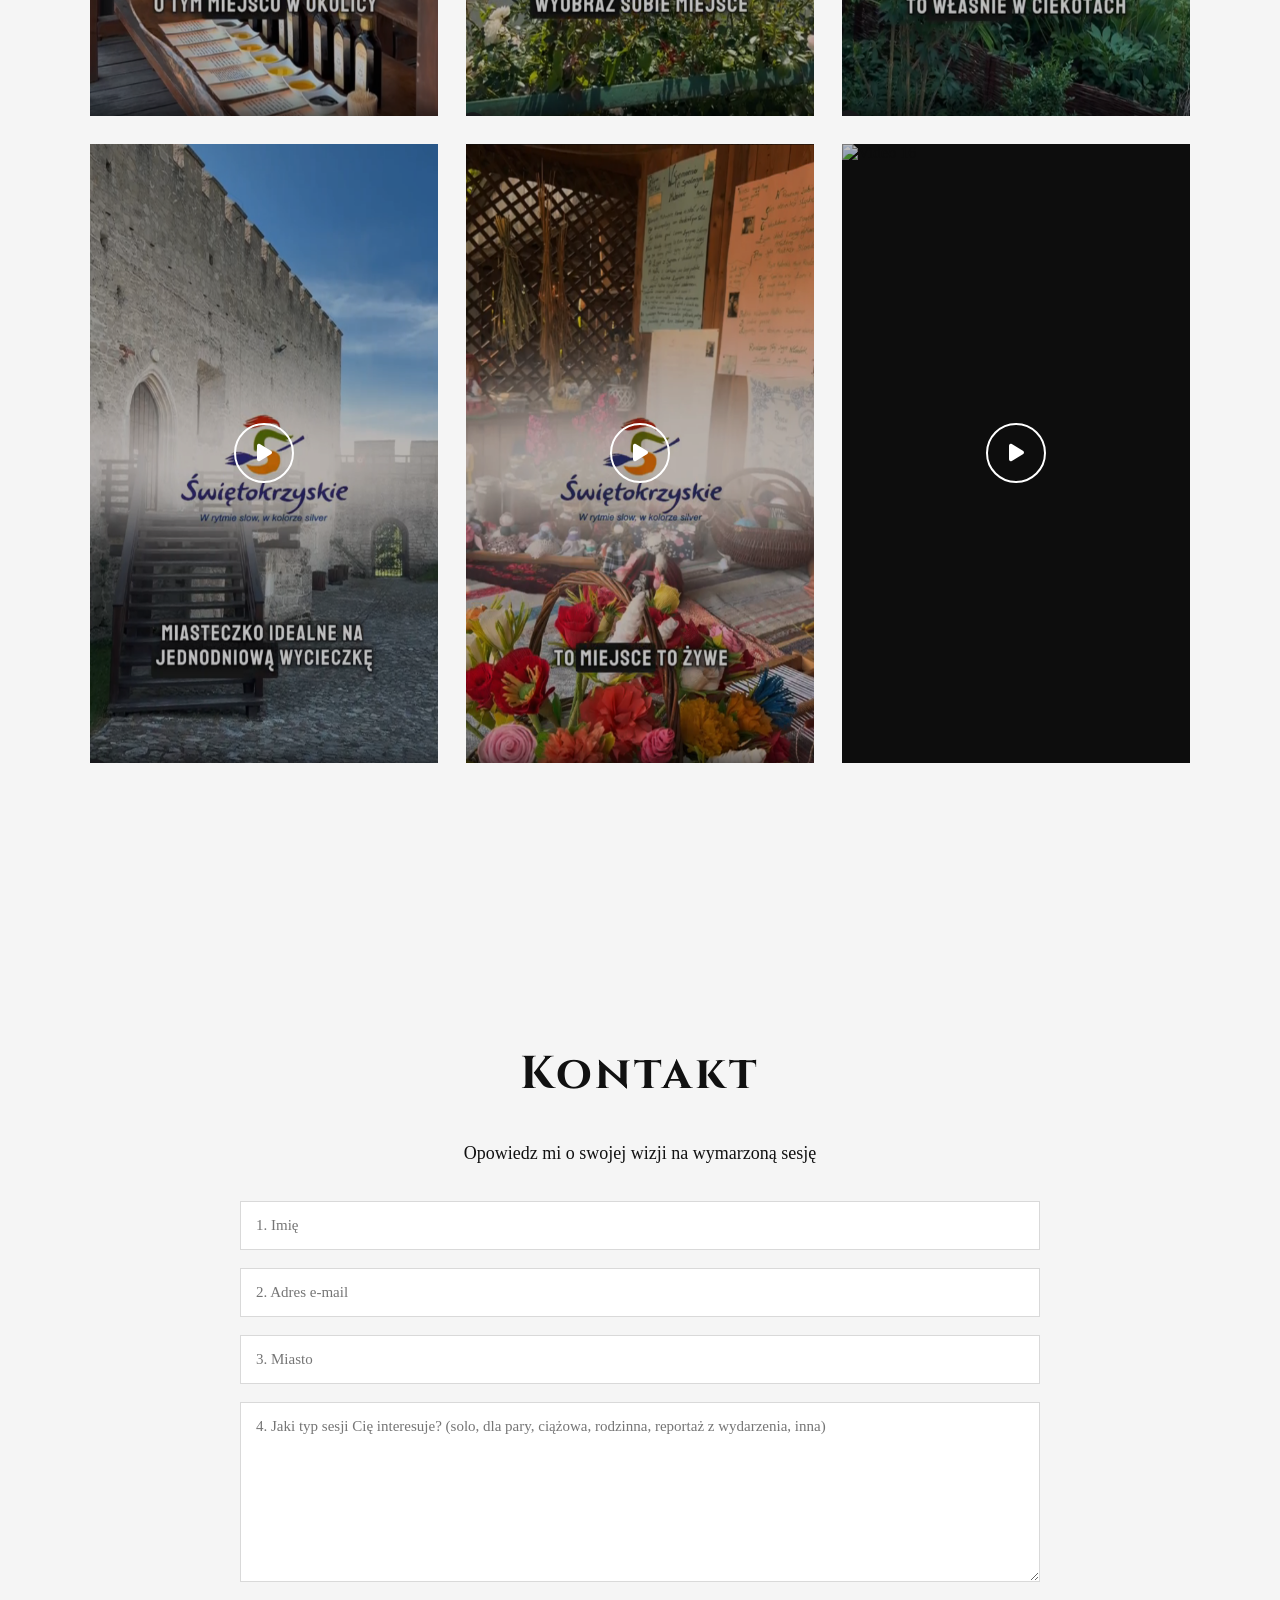
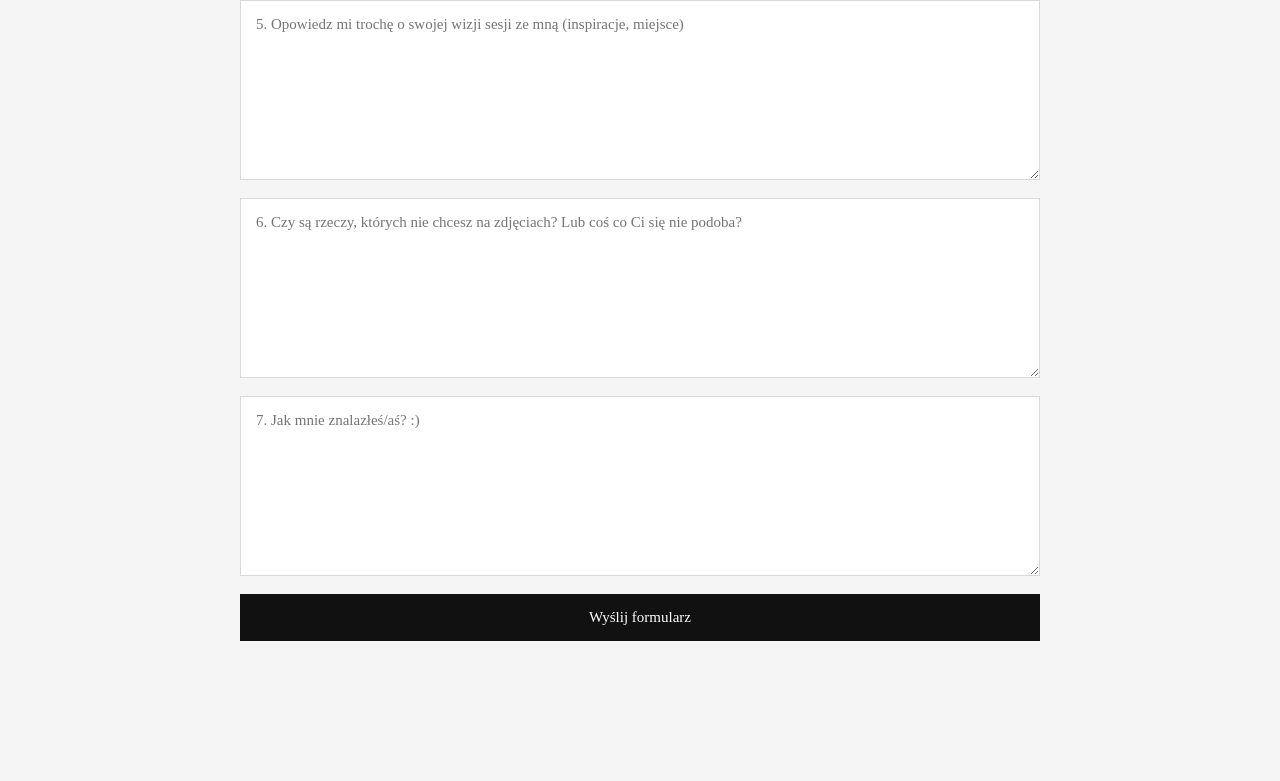
==== commit 58ebb29b: "Update index.html" ====
--- a/index.html
+++ b/index.html
@@ -191,8 +191,8 @@
         <img src="portfolio/foto/20.jpg" alt="Zdjęcie 5">
         <img src="portfolio/foto/21.jpg" alt="Zdjęcie 6">
         <img src="portfolio/foto/22.jpg" alt="Zdjęcie 7">
+         <img src="portfolio/foto/49.jpg" alt="Zdjęcie 16">
         <img src="portfolio/foto/23.jpg" alt="Zdjęcie 8">
-         <img src="portfolio/foto/49.jpg" alt="Zdjęcie 16">
         <img src="portfolio/foto/24.jpg" alt="Zdjęcie 9">
         <img src="portfolio/foto/25.jpg" alt="Zdjęcie 10">
         <img src="portfolio/foto/26.jpg" alt="Zdjęcie 11">
@@ -204,8 +204,8 @@
         <img src="portfolio/foto/32.jpg" alt="Zdjęcie 16">
         <img src="portfolio/foto/33.jpg" alt="Zdjęcie 2">
         <img src="portfolio/foto/34.jpg" alt="Zdjęcie 3">
+         <img src="portfolio/foto/50.jpg" alt="Zdjęcie 16">
         <img src="portfolio/foto/35.jpg" alt="Zdjęcie 4">
-         <img src="portfolio/foto/50.jpg" alt="Zdjęcie 16">
         <img src="portfolio/foto/36.jpg" alt="Zdjęcie 5">
         <img src="portfolio/foto/37.jpg" alt="Zdjęcie 6">
         <img src="portfolio/foto/38.jpg" alt="Zdjęcie 7">
